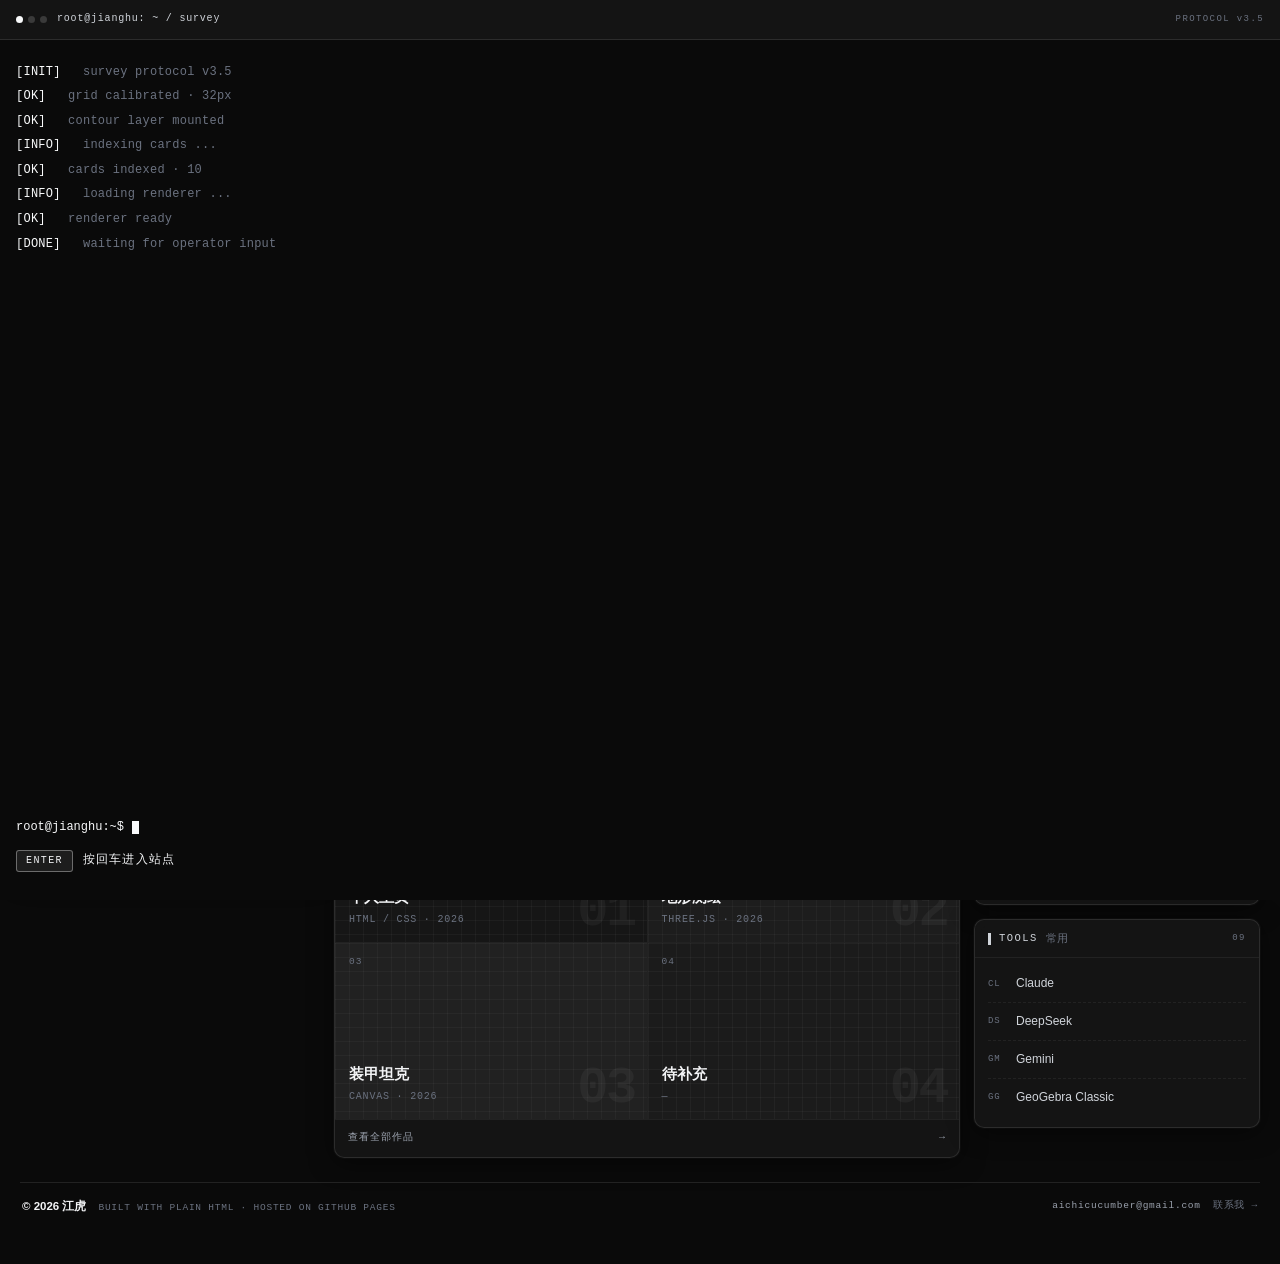
==== index.html @ c522309d "content: 关于页简介改成故障乱码" ====
<!DOCTYPE html>
<html lang="zh-CN" data-page-node-id="7aH7ycHPJlNl05ZAU7HsJu">
<head data-page-node-id="iWAtjgwFotX02nks3uB323">
<meta charset="UTF-8" data-page-node-id="7JoLYJ28jFzvJW8EDnv4QH" />
<meta name="viewport" content="width=device-width, initial-scale=1" data-page-node-id="IaoCda9tKy4PUXi20vEzid" />
<!-- ✏️【改这里】浏览器标签页标题 -->
<title>江虎 · JIANG HU / 个人站</title>
<!-- ✏️【改这里】分享和搜索时显示的简介 -->
<meta name="description" content="江虎的个人站点。记录日常、作品和正在做的事。" data-page-node-id="9oD1ALIM1UaLCYAENPbQfa" />
<meta property="og:title" content="江虎 · JIANG HU" data-page-node-id="hVPToZA1ejg035oXvw1qJs" />
<meta property="og:description" content="记录日常、作品和正在做的事。" data-page-node-id="OXGTSElXmfTuOcJM8d2wc2" />
<link rel="icon" href="data:image/svg+xml,%3Csvg xmlns='http://www.w3.org/2000/svg' viewBox='0 0 100 100'%3E%3Crect width='100' height='100' fill='%230A0A0A'/%3E%3Ctext x='50' y='71' font-size='52' font-family='monospace' font-weight='700' fill='%23F8F9FA' text-anchor='middle'%3EJH%3C/text%3E%3C/svg%3E" data-page-node-id="K4gDXQFvYryTJt87aTXeyq" />
<meta name="theme-color" content="#0a0a0a" data-page-node-id="oaicsWczsdmSRWSknMAB2f" />
<link rel="stylesheet" href="assets/style.css" data-page-node-id="4H02br1tPDQEyts74Yg5Db" />
<script>
document.documentElement.classList.add('js');
/* 本次会话已经进过站：直接跳过启动遮罩，避免回主页时又弹一次 */
try {
  if (sessionStorage.getItem('boot-seen') === '1') {
    document.documentElement.classList.add('boot-off');
  }
} catch (e) {}
/* 兜底：如果 main.js 没能执行（比如改坏了一个标签），3 秒后自动撤掉遮罩并显示内容 */
setTimeout(function () {
  if (!window.__bootOK) {
    var b = document.getElementById('boot');
    if (b && b.parentNode) b.parentNode.removeChild(b);
  }
  if (!window.__revealOK) {
    var els = document.querySelectorAll('.panel, .footer');
    for (var i = 0; i < els.length; i++) els[i].classList.add('in');
  }
}, 3000);
</script>
</head>
<body data-page-node-id="R6ArCOV6Ku0K71IIhoMxWa">

<!-- 启动遮罩：打字结束后按回车才会进入 -->
<div class="boot" id="boot" aria-hidden="true" data-page-node-id="dNG6imFMLXgtTFA3aobfHn">
  <div class="boot-bar" data-page-node-id="ODOPLHlHPz6nefhJaBysvg">
    <span class="boot-dots" data-page-node-id="CssAly4D6j5pArtV47bXxA"><i data-page-node-id="5KfBgx4tRNQcEMdZwIHJa6"></i><i data-page-node-id="55JW0WbNtECHyeVNJRj6eM"></i><i data-page-node-id="T6TyPNthKnvXVEmDjOmYXn"></i></span>
    <span class="boot-title" data-page-node-id="1qliyFMsVwaBVZG4rVZEq3">root@jianghu: ~ / survey</span>
    <span class="boot-mode" data-page-node-id="WuRbjmAH9n9EVvVBFLtWTz">PROTOCOL v3.5</span>
  </div>
  <pre class="boot-log" id="bootLog" data-page-node-id="AF3dUy2tMkqsIfYD5BMJlU"></pre>
  <div class="boot-input" data-page-node-id="AfH7yiPhukZABuWnmjbn52"><span class="boot-ps" data-page-node-id="UKhxLxw0n0j2PM8AljBPDS">root@jianghu:~$</span><span class="boot-caret" data-page-node-id="VHHXy01pe3TmhBGdbrqKhR"></span></div>
</div>
<noscript data-page-node-id="YEKorRV9TsFovUfBF6KmsJ"><style>.boot{display:none!important}</style></noscript>

<div class="scroll-bar" id="scrollBar" aria-hidden="true" data-page-node-id="NZfbLmVccO7mclDlTX3OGX"></div>
<canvas class="bg-contours" id="contours" aria-hidden="true" data-page-node-id="HWfbikiJ6GH3G3wibMzwCG"></canvas>
<div class="bg-grid" aria-hidden="true" data-page-node-id="62VhcjFk18K5KTEkkRCGEg"></div>

<!-- ================= 顶栏 ================= -->
<header class="topbar" id="top" data-page-node-id="pwYUTUjKle58EZLI2JqIkM">
  <div class="topbar-inner" data-page-node-id="xS4M5SJa79aew9sAGJl1eG">
    <a class="brand" href="index.html" data-page-node-id="leQMPEBVgUNrfUFhjXQrB8">
      <span class="brand-mark" data-page-node-id="XFWLKqdymFX9KUnnao9UsJ"></span>
      <span class="brand-text" data-page-node-id="2PcH9G7jD8tfgSbLnEmAdC">
        <strong data-page-node-id="fon6fZ0WYT8A2sqw1B0gah">江虎<span class="en" data-page-node-id="BIlCHb3CLSZTMBVVF9Xy31"> · JIANG HU</span></strong>
        <small data-page-node-id="Tn3aPnSFr651ouHFdKwGy5">SITE NO.001 / <span id="clock" data-page-node-id="dtszGE2wmHWEphEA2QhzuQ">--:--:--</span> CST</small>
      </span>
    </a>

    <div class="topbar-stat" aria-hidden="true" data-page-node-id="uQK3nzhrSxt0BqFOAL1j1Q">
      <span data-page-node-id="RAp9TQEWvsXYRlyx705TeB"><i class="live" data-page-node-id="v5OGOfEgsLXZFEtBoA5DgD"></i>ONLINE</span>
      <span data-page-node-id="RZAU97bIjHQ2H2wFsewnDM">PAGE 01/05</span>
      <span data-page-node-id="OErAUNtY3cR65CwpnBtsEm">BUILD 261021</span>
    </div>

    <nav class="tabs" id="tabs" aria-label="主导航" data-page-node-id="kk9aqeWUanoPd2bP3FUjVT">
      <a href="index.html" class="active" data-page-node-id="8Ecpj50to0P6Tn5CrFQZSu">主页</a>
      <a href="about.html" data-page-node-id="373u43xxBvfZS9NcMNvZIz">关于</a>
      <a href="work.html" data-page-node-id="N3urEhL6kbMjWC71nyLeoD">作品</a>
      <a href="updates.html" data-page-node-id="V83zbYZqu7sjJcbO08mrpF">动态</a>
      <a href="contact.html" data-page-node-id="vBcgMKwOWId7sKyVyAVOQ3">联系</a>
    </nav>

  </div>
</header>

<section class="banner" data-page-node-id="GQPAJlMEFsFA0ZRtOOOtFm">
  <img src="assets/banner.jpg" alt="" aria-hidden="true" data-page-node-id="JBvEJy37sh6Q4HyReFv3lm" />
  <div class="banner-inner" data-page-node-id="OA9rmrr2k6mGlGOylBEdao">
      <p class="banner-slogan" data-page-node-id="CTRS4yQ4MPQ5Q6qIQF7C8s">我是数字</p>
    <span class="banner-tag" data-page-node-id="zPpyvFeckbChgSZvLc1RFN">SURVEY · 2026</span>
  </div>
</section>

<!-- ================= 主体三栏 ================= -->
<main class="layout" data-page-node-id="egxnl2cwjYBjeKLzHnmXWp">

  <!-- ---------- 左栏 ---------- -->
  <aside class="col-left" data-page-node-id="S6zfz9BzUg3mSJfQ6RxU3U">

    <section class="panel" id="about" data-page-node-id="6CVwOJBLRgXHAhkEAyM1fC">
      <div class="panel-head" data-page-node-id="U0qytVSGrGBCjnoLc2kZrA"><span data-page-node-id="tDJpx1OwHl2499vjsUrmFf">PROFILE</span><span class="zh" data-page-node-id="rTQVM1zWxtREQIWeBYbC6t">个人信息</span><span class="idx" data-page-node-id="vydx9dpQGoDawT26IQmfEA"></span></div>

      <div class="profile-body" data-page-node-id="4xQU0X00W3xams3vMD14Ch">
        <img class="avatar" src="assets/avatar.jpg" alt="江虎" data-page-node-id="PRvK9tOwh84wyXhzmmxopH" />

        <!-- ✏️【改这里】名字、英文名、职位 -->
        <h1 class="name" data-page-node-id="TQz6kacaFhpxFpHOgAqDgw">江虎</h1>
        <p class="name-en" data-page-node-id="KfFu81N71oEic4TCBYQvEE">JIANG HU</p>
        <p class="role" data-page-node-id="DZhTND8IlKyRuMbnHfXjBt">高三学生</p>

        <!-- ✏️【改这里】两三行自我介绍 -->
        <p class="bio" data-page-node-id="ex8Z29HxdgskULlkhDfGxH">
          我是高三生，我不想做题，我不是做题区，我想上名校，我不想复读。
        </p>
      </div>

      <!-- ✏️【改这里】状态条文字，跑马灯效果 -->
      <div class="ticker" data-page-node-id="MH82dKJBdA2AMWWCZ5kZfJ"><div class="ticker-track" data-page-node-id="CQGvxrasMYw1nMXYkTafcb">
        <span data-page-node-id="ke9eP7HSLnrIazD8k1jKG8">慢一点没关系，别停就行 · KEEP GOING · 高三备考中 ·</span>
        <span aria-hidden="true" data-page-node-id="UAg1Q9EkGxmqEF71FfFgqM">慢一点没关系，别停就行 · KEEP GOING · 高三备考中 ·</span>
      </div></div>
    </section>

    <section class="panel" data-page-node-id="pgWOT6Li6vwIIDzHhGFkIM">
      <div class="panel-head" data-page-node-id="selttZcKY9h0jwMagPNsxk"><span data-page-node-id="7eUrnNNGYmRE3DYADkxxPL">LINKS</span><span class="zh" data-page-node-id="iUQGiWGA06qCf1F7vCXdyw">链接</span><span class="idx" data-page-node-id="NakLHuI0V7gKp2XCUKLnBA"></span></div>
      <!-- ✏️【改这里】邮箱地址 -->
      <div class="link-grid link-grid-single" data-page-node-id="L9oAXVQJ9Y6Azxt0LAtiE8">
        <a href="mailto:aichicucumber@gmail.com" data-page-node-id="oxk3GwGMlwhGncHVflsl9i">
          <svg viewBox="0 0 24 24" width="16" height="16" fill="none" stroke="currentColor" stroke-width="1.5" data-page-node-id="a3CqY4YDEkiiRNgy7fzd9t"><rect x="3" y="5" width="18" height="14" rx="1.5" data-page-node-id="KeZLvseGUj7GsXbxJH04oe"/><path d="m3.5 6.5 8.5 6.5 8.5-6.5" data-page-node-id="W4EvJ1BA0pNKQAkUh0aOBH"/></svg>
          <span data-page-node-id="ZOOJemhT8FHdHVoXC3GvtN">aichicucumber@gmail.com</span>
        </a>
        <a href="#" class="qq-entry" id="qqEntry" data-page-node-id="qmxUuWpgL3zfPyqDVNL5zK">
          <svg viewBox="0 0 24 24" width="16" height="16" fill="none" stroke="currentColor" stroke-width="1.5" data-page-node-id="5LyW3OV77nPbSgKaShabas"><path d="M21 11.5a8.4 8.4 0 0 1-9 8.4 9.6 9.6 0 0 1-3.5-.6L3 21l1.6-4.6A8.3 8.3 0 0 1 3.4 11.5a8.4 8.4 0 0 1 9-8.4 8.4 8.4 0 0 1 8.6 8.4Z" data-page-node-id="glFBUxFek2IaLjNpFW4tin"/></svg>
          <span data-page-node-id="AxYALtv6wsPswaFGGZ9Iue">QQ</span>
          <i class="lock-tag" data-page-node-id="Eytvl3EaQ6aMwgvH91QQ6B">LOCKED</i>
        </a>
      </div>
    </section>



      <section class="panel" data-page-node-id="uhIeSPOs9d6HeKYZzOPDc5">
      <div class="panel-head" data-page-node-id="EU8nsPAJm3Xr193XwpDfRD"><span data-page-node-id="U3iEcML2U0nofMXB4S8vjp">TAGS</span><span class="zh" data-page-node-id="ymmq6on4GJ7w4WAgYUDG0e">标签</span><span class="idx" data-page-node-id="0b2EsDCDKsqSxUv66YWZRN"></span></div>
      <!-- ✏️【改这里】标签列表，复制一个 span 加一个 -->
      <div class="tags" data-page-node-id="XbVYFgqmoNdtDDept6FeND">
        <span data-page-node-id="VEPFungTirsnMErrjUY4FO">愚蠢</span><span data-page-node-id="KOrY9IkmC1mVzhDJSZGyVX">愚蠢</span><span data-page-node-id="UbEOcvmvXlGtBoXGzYbXEW">愚蠢</span><span data-page-node-id="X5YZ9aUWohxahndAGTQAHt">愚蠢</span><span data-page-node-id="49snbCMEUi9oNnFoyKfB0G">愚蠢</span>
        <span data-page-node-id="pz5lrLBfCLGV4Pa8RU5ARf">愚蠢</span><span data-page-node-id="EL6tR2qzrNWXVaNpFkPB7L">愚蠢</span><span data-page-node-id="orrE57JTwHTLEPhShklApe">愚蠢</span><span data-page-node-id="5TB9rNAYm4B97cRFbVHgWC">愚蠢</span><span data-page-node-id="eOLH3LQKx8vwv7ktUu2Fv0">愚蠢</span>
      </div>
    </section>

</aside>

  <!-- ---------- 中栏 ---------- -->
  <div class="col-mid" data-page-node-id="lerHQFCB7RptXnXWbqF9FC">

    <section class="panel quote" data-page-node-id="gHIg17jvroBPr5CyMFlkTB">
      <!-- ✏️【改这里】一句你自己的话 -->
      <p class="quote-text" data-split data-page-node-id="SGLbv6DtVMPGqia5mgeViH">本质从现象内化而来，行为从现象外化而来。</p>
      <div class="quote-foot" data-page-node-id="ZG14UdXjbViQrpjrtGywPA">
        <span class="mono" data-page-node-id="OVliigwd73UsVrZfluTINB">2026.10.21</span>
        <span class="mono dim" data-page-node-id="wQaOn2voQ4tjpDZnzjKx33">/ NOTE-001</span>
      </div>
    </section>

    <section class="panel" id="updates" data-page-node-id="LIegqkmSToUZV4Ph473YKO">
      <div class="panel-head" data-page-node-id="eAdIhZ2q5NAYvT9D6Z47aY"><span data-page-node-id="UCeEATeBkvUibUAwxu6knE">UPDATES</span><span class="zh" data-page-node-id="SDgJAHI6pOQxv372Z8siGX">更新记录</span><span class="idx" data-page-node-id="Uum4y2adhjZ8BFXSSci3y0"></span></div>
      <!-- ✏️【改这里】每条 = 日期 + 分类 + 标题。复制一行 <li> 就能加一条 -->
      <ul class="updates" data-page-node-id="whadTdK2JSOEAW7DWmVnHk">
        <li data-page-node-id="NVgZFy5K1Hs7hfsi0HHWlF">
          <span class="date" data-page-node-id="C1OmUk4Mt7tRPsaEMCTNg9">261021</span>
          <span class="tag" data-page-node-id="SV7xBaWSLBB3jd7u95WHZW">日常</span>
          <span class="title" data-page-node-id="pKKbs7aMLQJbnJlFac7v5U">个人站正式上线，托管在 GitHub Pages</span>
        </li>
        <li data-page-node-id="LwnPxYt8SC7uNM6stBPVDn">
          <span class="date" data-page-node-id="jzP8oFZQAE8K7XsFohxByE">261021</span>
          <span class="tag" data-page-node-id="F7bcseto87Sge5cziHyBFs">技术</span>
          <span class="title" data-page-node-id="TBjTzCxZpUsPtHwUDOoEIX">三栏布局用 CSS Grid 实现，窄屏自动折成两栏</span>
        </li>
        <li data-page-node-id="VspIvI36LbZpll4PF56NjA">
          <span class="date" data-page-node-id="BOGhag3yVCGoKAKqwnsi7q">261021</span>
          <span class="tag" data-page-node-id="dqIEKzEzkgwz5OZFzt3514">技术</span>
          <span class="title" data-page-node-id="vbUwzjmxASFEcnFSbKyFv8">部署踩坑：安装工具被系统沙箱拦截，改用二进制</span>
        </li>
        <li data-page-node-id="DkE9kNbgEoO7b7Fy3Z6FsF">
          <span class="date" data-page-node-id="YQwTVWIA1NYlmFTkratT2c">261018</span>
          <span class="tag" data-page-node-id="GA2IxR4beUmoDsYuGbHcBY">日常</span>
          <span class="title" data-page-node-id="Ax2KGvaKQXQxKiW2nGOoVc">开始整理以前写的页面，准备陆续搬上来</span>
        </li>
        <li data-page-node-id="YS7LXppd1CGYcTCsSbGmGu">
          <span class="date" data-page-node-id="QOnBqNm2NivbxQCjVcZVg8">261012</span>
          <span class="tag" data-page-node-id="otdUoHaMgeS6uc8txcelBT">记录</span>
          <span class="title" data-page-node-id="XknAGBp9u2JemdUgDIAOqk">把地形测绘的交互从二维改成可旋转的三维投影</span>
        </li>
      </ul>
      <a class="more-link" href="updates.html" data-page-node-id="6TwQhEQotmU6fH4xo28DGD"><span data-page-node-id="kKKUgZevbZXCGCoFoDQhkF">查看全部动态</span><span data-page-node-id="lmeO3kb9j7EWyhtgjLdKdd">→</span></a>
    </section>

    <section class="panel" id="gallery" data-page-node-id="fn3FqgZVRuhc6SrQEKQXpG">
      <div class="panel-head" data-page-node-id="CRGTaTgdxhpytQhLqru8ac"><span data-page-node-id="ZMgh6eOTsqkA6aw1TVHGQQ">GALLERY</span><span class="zh" data-page-node-id="WwpiABJym64V9cwFu6Wu6t">作品集</span><span class="idx" data-page-node-id="XGKQV2nIa3X7vgSpDLGXkL"></span></div>
      <!-- ✏️【改这里】每格作品：改编号、名字、类型、年份、链接 -->
      <div class="gallery" data-page-node-id="UwBXFaXIJErJNJ3iz88XOc">
        <a class="shot shot-a" data-idx="01" href="#" target="_blank" rel="noopener" data-page-node-id="he5qEY88RjK7Un89wcJfh1">
          <span class="shot-idx" data-page-node-id="1EA3Wa67Wur4RLavoNCVHp">01</span>
          <span class="shot-name" data-page-node-id="7vj4GjR0w6yI6gj8PqSm9e">个人主页</span>
          <span class="shot-meta" data-page-node-id="iIA7U7G2ncXhSWBHAbzbry">HTML / CSS · 2026</span>
          <span class="shot-go" data-page-node-id="wCJkrJkOBDTI2AsKe6b4Am">VIEW →</span>
        </a>
        <a class="shot shot-b" data-idx="02" href="#" target="_blank" rel="noopener" data-page-node-id="Ds0geQiz43AIekZxEPVBxJ">
          <span class="shot-idx" data-page-node-id="cV1EDlxCuB6iV0i7lYhq8N">02</span>
          <span class="shot-name" data-page-node-id="4KGqaWRqq7jngO2KJooZAL">地形测绘</span>
          <span class="shot-meta" data-page-node-id="Xc8Ei5E557e3pdnqjtaISs">THREE.JS · 2026</span>
          <span class="shot-go" data-page-node-id="g3ByBAZWmyYFtw58OPo5xt">VIEW →</span>
        </a>
        <a class="shot shot-c" data-idx="03" href="#" target="_blank" rel="noopener" data-page-node-id="NcN1FMH8o9yBEcdzHWzSGE">
          <span class="shot-idx" data-page-node-id="4ESHtjQms6TxUnlFDtCaYD">03</span>
          <span class="shot-name" data-page-node-id="wjhwnjU5TGFCKbaPIFL39k">装甲坦克</span>
          <span class="shot-meta" data-page-node-id="l3uO7JVb0I2wm9rn3uAPYg">CANVAS · 2026</span>
          <span class="shot-go" data-page-node-id="w8PlHbLniVNawImjYlt1g9">VIEW →</span>
        </a>
        <a class="shot shot-d" data-idx="04" href="#" target="_blank" rel="noopener" data-page-node-id="1iX0E3DynSRwOOUHku5rq7">
          <span class="shot-idx" data-page-node-id="97alFosUJrgaXUpdmbxxXT">04</span>
          <span class="shot-name" data-page-node-id="uOAcnd2pa6MNEJcgUP0OPs">待补充</span>
          <span class="shot-meta" data-page-node-id="lC5CG11kNvVse7oa65RyAy">—</span>
          <span class="shot-go" data-page-node-id="FKhiUML7aazUyHF646VSRI">VIEW →</span>
        </a>
      </div>
      <a class="more-link" href="work.html" data-page-node-id="cMmECdtsGeibHOZC32nXSM"><span data-page-node-id="C23NeaUQoqoSlwZP5UkApU">查看全部作品</span><span data-page-node-id="67cJp6yVT0DEEMuFsJnMhi">→</span></a>
    </section>

  </div>

  <!-- ---------- 右栏 ---------- -->
  <aside class="col-right" data-page-node-id="Ydl55ZtNZwBD5vuLQqyILk">

    <section class="panel" data-page-node-id="yRl57C9dvLxlyAJWiEsYy1">
      <div class="panel-head" data-page-node-id="YB1f22IWvwuEAzZDsv7nIb"><span data-page-node-id="o57CvILOLY9FxPnH6nDFeR">MANIFEST</span><span class="zh" data-page-node-id="ekGLXC6GZbEwyKF7yMQXCL">档案</span><span class="idx" data-page-node-id="qZkFKAStn4HbI9IZ1GOlvn"></span></div>
      <!-- ✏️【改这里】右侧档案读数 -->
      <dl class="readout" data-page-node-id="iDIiIfGZXUO3IVvRlxclmn">
        <div data-page-node-id="PXaGMOoTQKuC1vAv4hMGgz"><dt data-page-node-id="pSCJHWVXHfaCVYG2MQmPHW">坐标</dt><dd data-page-node-id="LFt3UDCLD923DjBz1cgxCC">江苏 · 北京</dd></div>
        <div data-page-node-id="wfgsibrbmFU5yHtTXvoRx4"><dt data-page-node-id="C9S2GWSSUHXBgVCVfqNB9n">身份</dt><dd data-page-node-id="sABEwG1elYfeI67JEqn0qp">高三学生</dd></div>
        <div data-page-node-id="gamPEr5bPfTNjkSZXfwDOL"><dt data-page-node-id="gBRFP2BPH1kHi7RmndAYKz">开始</dt><dd data-page-node-id="zFZfTCNTjLTEULlXS43OT8">2009</dd></div>
        <div data-page-node-id="XYs6SG3tM3YpD0UMR0T65H"><dt data-page-node-id="Dm4RSGYOlpjA272F2rXjtu">状态</dt><dd data-page-node-id="cOncVrmrsnWSXpCWERYkTF"><i class="live" data-page-node-id="464uyUFf6TUkh06nqNTTZW"></i>备考中 · 偶尔写代码</dd></div>
      </dl>
    </section>

    <section class="panel" data-page-node-id="SULbOsFSDpVOsNcaet0wNt">
      <div class="panel-head" data-page-node-id="TvoyhVkbrOBfFePsOFn1Fc"><span data-page-node-id="0lW6aS3DlUiJre1quBdWSa">SKILLS</span><span class="zh" data-page-node-id="NbeASpIF9bSIfM5WW7G0Kj">能力</span><span class="idx" data-page-node-id="sTVCUQgqd8HOuBXHA9S4xa"></span></div>
      <!-- ✏️【改这里】技能条：改名字、数字，以及 --w 的百分比 -->
      <div class="bars" data-page-node-id="9FIHvzPUwsqaumKUjOwaIi">
        <div class="bar" data-page-node-id="5Ow1awnlR79tQgWLnAWI6L"><span class="bar-name" data-page-node-id="8lCHvBYvnhQIBcxp1rH8TG">睡觉</span><span class="bar-val" data-page-node-id="lKfV0Mv7KjMrBjeMHsHGLs">40%</span><i style="--w:40%" data-page-node-id="0GMRCK3O55YIRNl32EwAAh"></i></div>
        <div class="bar" data-page-node-id="wkwHYsVFgvVhtDE5HJNcAg"><span class="bar-name" data-page-node-id="80Ou4oLKhRWpzlXcvBh7VB">数学</span><span class="bar-val" data-page-node-id="d6uKo7BireLDGq3fgicZEw">10%</span><i style="--w:10%" data-page-node-id="t4RSUmftK8qDm85PdrTHbq"></i></div>
        <div class="bar" data-page-node-id="DthGfv3xpjyCSRiHv2cW1K"><span class="bar-name" data-page-node-id="PCOA1u0S8F06z5Vqr9RzFB">物理</span><span class="bar-val" data-page-node-id="GR6GrDYkO5MMk96dUcUyKg">30%</span><i style="--w:30%" data-page-node-id="Lbcj71b0k1j0DUu0kFBUhu"></i></div>
        <div class="bar" data-page-node-id="i8cEploj0nZbooHwZgtH1l"><span class="bar-name" data-page-node-id="oWeVyPalBjGF8Hk1MNPDa7">偷懒</span><span class="bar-val" data-page-node-id="eDQs9GmsB3eNFUo83DFcuW">90%</span><i style="--w:90%" data-page-node-id="5Yu9yrkQDLwxneeGdr9DrT"></i></div>
        <div class="bar" data-page-node-id="6aFWrR2EwFrhcmZkLXJQ2N"><span class="bar-name" data-page-node-id="hwHz1LR4EXZNxEeKwYCdhm">抑郁</span><span class="bar-val" data-page-node-id="ZXrlQV40NfDW4DZ2AUNqCH">70%</span><i style="--w:70%" data-page-node-id="NSWsQ2zhcAQRhBU2R7wsT6"></i></div>
      </div>
    </section>

    <section class="panel" data-page-node-id="FEugEF6KBZsEuUyNN3yGc2">
      <div class="panel-head" data-page-node-id="DGdzZlTe6mXb7vXQJkfMCw"><span data-page-node-id="uUGHQG2eZByM4J7ssXPzO5">HOBBY</span><span class="zh" data-page-node-id="Oi0jUs945AgrEFxS6Vo94p">爱好</span><span class="idx" data-page-node-id="yR7F8s6uko8tpx2WpFzsY8"></span></div>
      <!-- ✏️【改这里】爱好列表，复制一行 <li> 加一项 -->
      <ul class="tools" data-page-node-id="j2q2HIsfCzQUecf5z1jMk1">
        <li data-page-node-id="9wxhvzf6kiJK0Jj8XyFBYp"><span class="mono dim" data-page-node-id="6g7Mg5VyRJGpu5qOF9oH4r">01</span>明日方舟 · 终末地</li>
        <li data-page-node-id="6UxHum7o1jInJZDrNKoTDM"><span class="mono dim" data-page-node-id="ECbcZkwioUB5BBYCclpWW5">02</span>戒番</li>
        <li data-page-node-id="XnAuw46u65DYciQJu2aJRD"><span class="mono dim" data-page-node-id="GiN6vTHXjC1ryMrAtN6p6B">03</span>读书鉴证</li>
      </ul>
    </section>

    <section class="panel" data-page-node-id="VZj4GsmLgYBOtDl2ShKH0x">
      <div class="panel-head" data-page-node-id="PDF55karO7FcDEDQfYP4YC"><span data-page-node-id="BnKlsfCl8LM5KCs2HlELgU">TOOLS</span><span class="zh" data-page-node-id="CTM7FlvC9paG0sV84sFdvv">常用</span><span class="idx" data-page-node-id="kBtSgJQmlIplh5uCSGnDZh"></span></div>
      <!-- ✏️【改这里】常用工具清单 -->
      <ul class="tools" data-page-node-id="Ad177sRghG6hejrL2xmDcf">
        <li data-page-node-id="5E7LSuC3x8debsyFoHuZkX"><span class="mono dim" data-page-node-id="BKx2O222lmJApVdcoEDwvd">CL</span>Claude</li>
        <li data-page-node-id="IJOwZiaZ7CjGzga5Knhhxd"><span class="mono dim" data-page-node-id="2ZuRA5OECEZRj8eKTQszTp">DS</span>DeepSeek</li>
        <li data-page-node-id="lyiujWyzCGidtBp51WWji3"><span class="mono dim" data-page-node-id="LICXopwqyxAie4RBcMx0dQ">GM</span>Gemini</li>
        <li data-page-node-id="p5Yseok74kdn0cA1uFXARj"><span class="mono dim" data-page-node-id="SUAztM4cgxEzQqJmdwogi0">GG</span>GeoGebra Classic</li>
      </ul>
    </section>

  </aside>

</main>

<!-- ================= 页脚 ================= -->
<footer class="footer" id="contact" data-page-node-id="nYBweGPyBsoM5769LjuMj5">
  <div class="footer-left" data-page-node-id="wA1Ll6oyZf2EQx5HwcsKhD">
    <!-- ✏️【改这里】页脚名字 -->
    <strong data-page-node-id="XA6V2pOBsiC46fj1QbrO12">© 2026 江虎</strong>
    <span class="mono dim" data-page-node-id="sc8G9dq69lGgY1LexlpwEp">BUILT WITH PLAIN HTML · HOSTED ON GITHUB PAGES</span>
  </div>
  <div class="footer-right" data-page-node-id="6nxlUCeCwzy0cc2VFgjFoK">
    <a href="mailto:aichicucumber@gmail.com" class="mono" data-page-node-id="SNRWwOWmDRyfcscgEE2XiD">aichicucumber@gmail.com</a>
    <a href="contact.html" class="mono dim" data-page-node-id="eNC7rcFwXVtOsNJfqYNreh">联系我 →</a>
  </div>
</footer>


<div class="lock" id="qqLock" hidden data-page-node-id="8cFmG0Bawl2RZjKKC9oP8Z">
  <div class="lock-box" role="dialog" aria-modal="true" aria-labelledby="qqQ" data-page-node-id="SuA8XvrBhZBCbwluECWhpq">
    <div class="lock-head" data-page-node-id="hncBsxoG97l9gZ9ZApC7qP"><span data-page-node-id="XwSDCD6mm6nSX3gyyW4yiJ">ACCESS CONTROL</span><span data-page-node-id="EE9QJAVHMvoTVZDvDwCIZG">QC-01</span></div>
    <p class="lock-q" id="qqQ" data-page-node-id="P0yaHqTjQ5sRKjSCh2UVKG">小明的炮友叫什么？</p>
    <form class="lock-form" id="qqForm" autocomplete="off" data-page-node-id="vmS7iyAl8XAqXVeae70mtD">
      <input type="text" id="qqInput" placeholder="输入答案" aria-label="答案" data-page-node-id="06Cyf6q4lc1WJ3AVADx1Dm" />
      <button type="submit" data-page-node-id="QC9yzfTubOd4Ed22gICE0D">解锁</button>
    </form>
    <p class="lock-msg" id="qqMsg" data-page-node-id="NutT0ocjrLnCBEeossxFKm"></p>
    <button class="lock-close" id="qqClose" type="button" data-page-node-id="AjFrZdIVKeVqUl6iK11i5V">关闭</button>
  </div>
</div>

<script src="assets/contours.js"></script>
<script src="assets/main.js"></script>
</body>
</html>
---- assets/style.css ----
/* ============================================================
   江虎 · 个人站
   极简黑白 / 测绘仪表风。改色改字体只需动下面 :root 里的变量。
   ============================================================ */

/* ---------- tokens ---------- */
:root {
  color-scheme: dark;

  --bg: #0a0a0a;
  --panel: rgba(22, 22, 22, .88);
  --panel-solid: #161616;
  --ink: #f9fafb;
  --ink-1: #f3f4f6;
  --ink-2: #d1d5db;
  --ink-3: #9ca3af;
  --ink-4: #6b7280;
  --line: rgba(255, 255, 255, .1);
  --line-soft: rgba(255, 255, 255, .06);
  --grid: rgba(255, 255, 255, .04);
  --hover: rgba(255, 255, 255, .05);
  --inv: #0a0a0a;
  --tick-bg: #000000;
  --tick-fg: #f9fafb;

  --mono: ui-monospace, "SF Mono", SFMono-Regular, Menlo, Consolas, "JetBrains Mono", monospace;
  --sans: -apple-system, BlinkMacSystemFont, "Segoe UI", "PingFang SC", "Hiragino Sans GB", "Microsoft YaHei", sans-serif;

  --r: 10px;
  --gap: 14px;
  --max: 1240px;
  --shadow: 0 4px 26px -2px rgba(0, 0, 0, .6), 0 0 0 1px rgba(255, 255, 255, .03);
  --ease: cubic-bezier(.22, .61, .36, 1);
}

/* ---------- base ---------- */
*, *::before, *::after { box-sizing: border-box; }

html {
  scroll-behavior: smooth;
  scroll-padding-top: 70px;
  -webkit-text-size-adjust: 100%;
}

body {
  margin: 0;
  min-height: 100vh;
  display: flex;
  flex-direction: column;
  background: var(--bg);
  color: var(--ink-1);
  font-family: var(--sans);
  font-size: 13.5px;
  line-height: 1.65;
  -webkit-font-smoothing: antialiased;
  transition: background .3s var(--ease), color .3s var(--ease);
}

/* 动态等高线画布 */
.bg-contours {
  position: fixed;
  inset: 0;
  z-index: 0;
  display: block;
  pointer-events: none;
  opacity: .9;
}

/* 建筑网格背景 */
.bg-grid {
  position: fixed;
  inset: 0;
  z-index: 0;
  pointer-events: none;
  background-size: 32px 32px;
  background-image:
    linear-gradient(to right, var(--grid) 1px, transparent 1px),
    linear-gradient(to bottom, var(--grid) 1px, transparent 1px);
}

img { max-width: 100%; display: block; }
a { color: inherit; text-decoration: none; }
p { margin: 0; }
h1, h2, h3 { margin: 0; font-weight: 600; }
ul, dl, dd { margin: 0; padding: 0; list-style: none; }

.mono { font-family: var(--mono); }
.dim { color: var(--ink-4); }

::selection { background: var(--ink); color: var(--bg); }

/* ---------- 顶栏 ---------- */
.topbar {
  position: sticky;
  top: 0;
  z-index: 40;
  height: 56px;
  border-bottom: 1px solid var(--line);
  background: var(--bg);
  backdrop-filter: saturate(180%) blur(14px);
  -webkit-backdrop-filter: saturate(180%) blur(14px);
}
@supports (background: color-mix(in srgb, red 50%, transparent)) {
  .topbar { background: color-mix(in srgb, var(--bg) 82%, transparent); }
}

.topbar-inner {
  display: flex;
  align-items: stretch;
  height: 100%;
  width: min(100% - 28px, var(--max));
  margin: 0 auto;
}

.topbar-stat {
  display: flex;
  align-items: center;
  gap: 16px;
  margin-left: 20px;
  padding-left: 20px;
  border-left: 1px solid var(--line-soft);
  font-family: var(--mono);
  font-size: 9.5px;
  letter-spacing: .1em;
  color: var(--ink-4);
  white-space: nowrap;
}
.topbar-stat span { display: inline-flex; align-items: center; }
.topbar-stat .live { margin-right: 5px; }

.brand {
  display: flex;
  align-items: center;
  gap: 11px;
  padding: 0 18px 0 0;
  flex: none;
}
.brand-mark {
  width: 4px;
  height: 26px;
  background: var(--ink);
  transition: background .3s var(--ease);
}
.brand-text { display: flex; flex-direction: column; line-height: 1.3; }
.brand-text strong {
  font-size: 13.5px;
  font-weight: 700;
  letter-spacing: .02em;
}
.brand-text small {
  font-family: var(--mono);
  font-size: 9.5px;
  letter-spacing: .1em;
  color: var(--ink-4);
  font-variant-numeric: tabular-nums;
}

.tabs {
  display: flex;
  margin-left: auto;
  overflow-x: auto;
  scrollbar-width: none;
}
.tabs::-webkit-scrollbar { display: none; }

.tabs a {
  display: grid;
  place-items: center;
  padding: 0 22px;
  font-size: 12.5px;
  color: var(--ink-3);
  border-left: 1px solid var(--line-soft);
  white-space: nowrap;
  transition: background .16s var(--ease), color .16s var(--ease);
}
.tabs a:hover { background: var(--hover); color: var(--ink); }
.tabs a.active { background: var(--ink); color: var(--inv); }
.tabs a:last-child { padding-right: 26px; }

/* ---------- 顶部氛围图 ---------- */
.banner {
  position: relative;
  height: clamp(148px, 15vw, 190px);
  overflow: hidden;
  border-bottom: 1px solid var(--line);
  z-index: 1;
}
.banner img {
  position: absolute;
  inset: 0;
  width: 100%;
  height: 100%;
  object-fit: cover;
  object-position: center 42%;
  filter: grayscale(.45) brightness(.58) contrast(1.15);
}
.banner::after {
  content: "";
  position: absolute;
  inset: 0;
  background: linear-gradient(
    180deg,
    rgba(10, 10, 10, .9) 0%,
    rgba(10, 10, 10, .42) 46%,
    rgba(10, 10, 10, .78) 80%,
    var(--bg) 100%
  );
}
.banner-inner {
  position: relative;
  z-index: 2;
  width: min(100% - 28px, var(--max));
  margin: 0 auto;
  height: 100%;
  display: flex;
  align-items: flex-end;
  justify-content: space-between;
  gap: 20px;
  padding-bottom: 15px;
}
.banner-slogan {
  font-size: clamp(16px, 2.1vw, 23px);
  letter-spacing: -.02em;
  color: var(--ink);
  text-shadow: 0 1px 14px rgba(0, 0, 0, .85);
}
.banner-tag {
  font-family: var(--mono);
  font-size: 9.5px;
  letter-spacing: .16em;
  color: var(--ink-3);
  white-space: nowrap;
  text-shadow: 0 1px 10px rgba(0, 0, 0, .9);
}

/* ---------- 三栏布局 ---------- */
.layout {
  position: relative;
  z-index: 1;
  flex: 1 0 auto;
  display: grid;
  grid-template-columns: 300px minmax(0, 1fr) 286px;
  gap: var(--gap);
  align-items: start;
  width: min(100% - 28px, var(--max));
  margin: 0 auto;
  padding: var(--gap) 0 24px;
  counter-reset: pn;
}

.col-left, .col-mid, .col-right { display: grid; gap: var(--gap); align-content: start; }

/* ---------- 独立页面容器 ---------- */
.page {
  position: relative;
  z-index: 1;
  flex: 1 0 auto;
  width: min(100% - 28px, var(--max));
  margin: 0 auto;
  padding: var(--gap) 0 24px;
  counter-reset: pn;
  display: grid;
  gap: var(--gap);
  align-content: start;
}

.layout-2 {
  grid-template-columns: 300px minmax(0, 1fr);
}

.page-head {
  display: flex;
  align-items: flex-end;
  justify-content: space-between;
  gap: 24px;
  padding: 20px 2px 18px;
  border-bottom: 1px solid var(--line);
}
.page-head h1 {
  font-size: clamp(26px, 3.4vw, 34px);
  letter-spacing: -.02em;
  margin-top: 6px;
}
.eyebrow-mono {
  font-family: var(--mono);
  font-size: 9.5px;
  letter-spacing: .16em;
  color: var(--ink-4);
  text-transform: uppercase;
}
.page-desc {
  max-width: 38ch;
  font-size: 12.5px;
  line-height: 1.8;
  color: var(--ink-3);
  text-align: right;
}

/* 查看全部 */
.more-link {
  display: flex;
  align-items: center;
  justify-content: space-between;
  gap: 10px;
  padding: 10px 13px;
  border-top: 1px solid var(--line-soft);
  font-family: var(--mono);
  font-size: 10px;
  letter-spacing: .1em;
  color: var(--ink-3);
  transition: background .16s var(--ease), color .16s var(--ease);
}
.more-link:hover { background: var(--ink); color: var(--inv); }

/* ---------- 作品页 ---------- */
.work-grid {
  display: grid;
  grid-template-columns: repeat(2, minmax(0, 1fr));
  gap: var(--gap);
}

.work-card {
  position: relative;
  display: flex;
  flex-direction: column;
  background: var(--panel);
  border: 1px solid var(--line);
  border-radius: var(--r);
  box-shadow: var(--shadow);
  overflow: hidden;
  transition: transform .28s var(--ease), box-shadow .28s var(--ease), border-color .28s var(--ease);
}
.work-card:hover {
  transform: translateY(-3px);
  box-shadow: 0 10px 34px -14px rgba(0, 0, 0, .28);
  border-color: var(--ink);
}

.work-thumb {
  position: relative;
  height: 180px;
  border-bottom: 1px solid var(--line-soft);
  background: color-mix(in srgb, var(--ink) 3%, var(--panel-solid));
  overflow: hidden;
}
.work-thumb::before {
  content: "";
  position: absolute;
  inset: 0;
  background-image:
    linear-gradient(to right, var(--grid) 1px, transparent 1px),
    linear-gradient(to bottom, var(--grid) 1px, transparent 1px);
  background-size: 16px 16px;
}
.work-thumb b {
  position: absolute;
  right: 14px;
  bottom: 6px;
  font-family: var(--mono);
  font-size: 54px;
  font-weight: 700;
  letter-spacing: -.05em;
  line-height: 1;
  color: var(--ink);
  opacity: .05;
}
.work-thumb .badge {
  position: absolute;
  top: 12px;
  left: 14px;
  font-family: var(--mono);
  font-size: 9px;
  letter-spacing: .12em;
  padding: 2px 7px;
  border: 1px solid var(--line);
  border-radius: 3px;
  color: var(--ink-3);
  background: var(--panel-solid);
}

/* 取景标记 */
.work-thumb .aim {
  position: absolute;
  left: 50%;
  top: 50%;
  width: 58px;
  height: 58px;
  margin: -29px 0 0 -29px;
  border: 1px solid color-mix(in srgb, var(--ink) 22%, transparent);
  border-radius: 50%;
  display: grid;
  place-items: center;
  transition: transform .45s var(--ease), border-color .3s var(--ease);
}
.work-thumb .aim::after {
  content: "";
  width: 4px;
  height: 4px;
  border-radius: 50%;
  background: var(--ink);
  opacity: .35;
}
.work-thumb .aim::before {
  content: "";
  position: absolute;
  inset: -5px;
  border: 1px dashed color-mix(in srgb, var(--ink) 10%, transparent);
  border-radius: 50%;
}
.work-card:hover .work-thumb .aim {
  transform: scale(1.14);
  border-color: color-mix(in srgb, var(--ink) 48%, transparent);
}

.work-body { padding: 15px 16px 17px; display: flex; flex-direction: column; flex: 1; }
.work-title {
  display: flex;
  align-items: baseline;
  gap: 10px;
  justify-content: space-between;
  font-size: 15.5px;
  font-weight: 600;
}
.work-title span {
  font-family: var(--mono);
  font-size: 9.5px;
  letter-spacing: .1em;
  color: var(--ink-4);
  font-weight: 400;
}
.work-desc {
  margin-top: 7px;
  font-size: 12.5px;
  line-height: 1.8;
  color: var(--ink-3);
}
.work-tags { display: flex; flex-wrap: wrap; gap: 5px; margin-top: 13px; }
.work-tags i {
  font-style: normal;
  font-family: var(--mono);
  font-size: 9.5px;
  letter-spacing: .05em;
  padding: 2px 7px;
  border: 1px solid var(--line);
  border-radius: 3px;
  color: var(--ink-3);
}

/* ---------- 时间线 ---------- */
.timeline { padding: 4px 0; }
.timeline li {
  position: relative;
  padding: 13px 14px 13px 32px;
  border-bottom: 1px solid var(--line-soft);
}
.timeline li:last-child { border-bottom: 0; }
.timeline li::before {
  content: "";
  position: absolute;
  left: 15px;
  top: 20px;
  width: 5px;
  height: 5px;
  border-radius: 50%;
  background: var(--ink);
}
.timeline li::after {
  content: "";
  position: absolute;
  left: 17px;
  top: 27px;
  bottom: -6px;
  width: 1px;
  background: var(--line);
}
.timeline li:last-child::after { display: none; }
.timeline .year {
  display: block;
  font-family: var(--mono);
  font-size: 10px;
  letter-spacing: .1em;
  color: var(--ink-4);
  margin-bottom: 3px;
}
.timeline .what { font-size: 13px; color: var(--ink-1); line-height: 1.65; }
.timeline .where { font-size: 11.5px; color: var(--ink-4); margin-top: 2px; }

/* ---------- 全文列表 ---------- */
.updates-full li {
  grid-template-columns: 64px 48px minmax(0, 1fr);
}
.updates-full .sub {
  display: block;
  margin-top: 3px;
  font-size: 11.5px;
  color: var(--ink-4);
  line-height: 1.65;
}

/* ---------- 联系页 ---------- */
.contact-hero { padding: 28px 22px 26px; }
.contact-hero h1 {
  font-size: clamp(26px, 4.6vw, 42px);
  letter-spacing: -.03em;
  line-height: 1.18;
  margin: 12px 0 22px;
}
.contact-note {
  margin-top: 20px;
  padding-top: 16px;
  border-top: 1px solid var(--line-soft);
  font-size: 12.5px;
  line-height: 1.85;
  color: var(--ink-3);
}
.contact-mail {
  display: inline-block;
  font-size: clamp(20px, 4vw, 34px);
  font-weight: 600;
  letter-spacing: -.02em;
  color: var(--ink);
  background-image: linear-gradient(var(--ink), var(--ink));
  background-repeat: no-repeat;
  background-position: 0 100%;
  background-size: 100% 1.5px;
  padding-bottom: 6px;
  transition: background-size .3s var(--ease), color .25s var(--ease);
  word-break: break-all;
}
.contact-mail:hover {
  background-size: 100% 40%;
  background-position: 0 86%;
}

.contact-grid {
  display: grid;
  grid-template-columns: repeat(auto-fit, minmax(215px, 1fr));
  gap: var(--gap);
}
.contact-card {
  display: flex;
  align-items: center;
  gap: 12px;
  padding: 16px 15px;
  background: var(--panel);
  border: 1px solid var(--line);
  border-radius: var(--r);
  box-shadow: var(--shadow);
  transition: background .16s var(--ease), color .16s var(--ease), border-color .16s var(--ease), transform .2s var(--ease);
}
.contact-card:hover {
  background: var(--ink);
  color: var(--inv);
  border-color: var(--ink);
  transform: translateY(-2px);
}
.contact-card svg { flex: none; opacity: .8; }
.contact-card .k {
  display: block;
  font-family: var(--mono);
  font-size: 9.5px;
  letter-spacing: .12em;
  opacity: .55;
}
.contact-card .v { font-size: 13px; font-weight: 500; }

/* ---------- 卡片 ---------- */
.panel {
  background: var(--panel);
  border: 1px solid var(--line);
  border-radius: var(--r);
  box-shadow: var(--shadow);
  overflow: hidden;
  backdrop-filter: blur(16px);
  -webkit-backdrop-filter: blur(16px);
  transition: background .3s var(--ease), border-color .3s var(--ease);
}

.panel-head {
  display: flex;
  align-items: center;
  gap: 8px;
  padding: 10px 13px;
  border-bottom: 1px solid var(--line-soft);
  font-family: var(--mono);
  font-size: 10.5px;
  letter-spacing: .14em;
  text-transform: uppercase;
  color: var(--ink-2);
}
.panel-head::before {
  content: "";
  width: 3px;
  height: 12px;
  background: currentColor;
  flex: none;
}
.panel-head .zh {
  font-family: var(--sans);
  letter-spacing: .05em;
  color: var(--ink-4);
  font-size: 10.5px;
}
.panel-head .idx {
  margin-left: auto;
  font-size: 9px;
  color: var(--ink-4);
  font-variant-numeric: tabular-nums;
  counter-increment: pn;
}
.panel-head .idx::before {
  content: counter(pn, decimal-leading-zero);
}

/* ---------- 个人信息 ---------- */
.profile-body { padding: 18px 16px 16px; }

.avatar {
  width: 96px;
  height: 96px;
  display: grid;
  place-items: center;
  margin-bottom: 15px;
  border: 1px solid var(--line);
  border-radius: 4px;
  background-color: var(--hover);
  background-image:
    linear-gradient(45deg, var(--grid) 25%, transparent 25%, transparent 75%, var(--grid) 75%),
    linear-gradient(45deg, var(--grid) 25%, transparent 25%, transparent 75%, var(--grid) 75%);
  background-size: 10px 10px;
  background-position: 0 0, 5px 5px;
  overflow: hidden;
}
.avatar span {
  font-family: var(--mono);
  font-size: 24px;
  font-weight: 700;
  letter-spacing: -.02em;
  color: var(--ink);
}

img.avatar {
  object-fit: cover;
  background-image: none;
  width: 96px;
  height: 96px;
  display: block;
  filter: saturate(.9) brightness(1.02);
  transition: filter .45s var(--ease);
}
img.avatar:hover { filter: saturate(1.15) brightness(1.12); }

.link-grid-single { grid-template-columns: 1fr; }

.name { font-size: 24px; letter-spacing: -.01em; line-height: 1.2; }

.name-en {
  font-family: var(--mono);
  font-size: 10.5px;
  letter-spacing: .18em;
  color: var(--ink-4);
  margin-top: 5px;
}

.role {
  display: inline-block;
  margin-top: 11px;
  padding: 2px 9px;
  font-family: var(--mono);
  font-size: 10.5px;
  letter-spacing: .06em;
  color: var(--ink-2);
  border: 1px solid var(--line);
  border-radius: 3px;
}

.bio {
  margin-top: 13px;
  padding-top: 13px;
  border-top: 1px solid var(--line-soft);
  font-size: 13px;
  line-height: 1.9;
  color: var(--ink-3);
}

/* 状态跑马灯 */
.ticker {
  border-top: 1px solid var(--line-soft);
  background: var(--tick-bg);
  color: var(--tick-fg);
  overflow: hidden;
  padding: 5px 0;
}
.ticker-track {
  display: flex;
  width: max-content;
  animation: slide 26s linear infinite;
}
.ticker-track span {
  font-family: var(--mono);
  font-size: 9.5px;
  letter-spacing: .1em;
  padding-right: 2em;
  white-space: nowrap;
}
@keyframes slide {
  from { transform: translateX(0); }
  to   { transform: translateX(-50%); }
}

/* ---------- 链接格 ---------- */
.link-grid {
  display: grid;
  grid-template-columns: 1fr 1fr;
  gap: 1px;
  background: var(--line-soft);
}
.link-grid a {
  display: flex;
  align-items: center;
  gap: 9px;
  padding: 15px 14px;
  background: var(--panel-solid);
  font-family: var(--mono);
  font-size: 11px;
  letter-spacing: .09em;
  color: var(--ink-2);
  transition: background .16s var(--ease), color .16s var(--ease);
}
.link-grid a svg { flex: none; opacity: .75; }
.link-grid a:hover { background: var(--ink); color: var(--inv); }
.link-grid a:hover svg { opacity: 1; }

/* ---------- 标签 ---------- */
.tags {
  display: flex;
  flex-wrap: wrap;
  gap: 6px;
  padding: 13px 14px 15px;
}
.tags span {
  font-family: var(--mono);
  font-size: 10px;
  letter-spacing: .05em;
  padding: 3px 8px;
  border: 1px solid var(--line);
  border-radius: 3px;
  color: var(--ink-3);
  transition: background .16s var(--ease), color .16s var(--ease), border-color .16s var(--ease);
}
.tags span:hover { background: var(--ink); color: var(--inv); border-color: var(--ink); }

/* ---------- 引言卡 ---------- */
.quote { padding: 26px 22px 18px; }
.quote-text {
  font-size: 17px;
  line-height: 1.95;
  letter-spacing: .01em;
  color: var(--ink-1);
}
.quote-foot {
  display: flex;
  gap: 8px;
  margin-top: 16px;
  padding-top: 12px;
  border-top: 1px solid var(--line-soft);
  font-size: 10px;
  letter-spacing: .1em;
  color: var(--ink-4);
}

/* ---------- 更新记录 ---------- */
.updates { display: grid; }
.updates li {
  display: grid;
  grid-template-columns: 60px 44px minmax(0, 1fr);
  align-items: baseline;
  gap: 11px;
  padding: 12px 13px;
  border-bottom: 1px solid var(--line-soft);
  transition: background .16s var(--ease);
}
.updates li:last-child { border-bottom: 0; }
.updates li:hover { background: var(--hover); }

.updates .date {
  font-family: var(--mono);
  font-size: 11px;
  letter-spacing: .04em;
  color: var(--ink-4);
  font-variant-numeric: tabular-nums;
}
.updates .tag {
  font-size: 10px;
  text-align: center;
  padding: 1px 0;
  border: 1px solid var(--line);
  border-radius: 3px;
  color: var(--ink-3);
  letter-spacing: .04em;
}
.updates .title {
  font-size: 13px;
  color: var(--ink-2);
  line-height: 1.65;
}

/* ---------- 作品格 ---------- */
.gallery {
  display: grid;
  grid-template-columns: 1fr 1fr;
  gap: 1px;
  background: var(--line-soft);
}
.shot {
  position: relative;
  display: flex;
  flex-direction: column;
  justify-content: flex-end;
  gap: 2px;
  min-height: 176px;
  padding: 14px;
  background: var(--panel-solid);
  overflow: hidden;
  transition: background .2s var(--ease);
}
.shot::before {
  content: "";
  position: absolute;
  inset: 0;
  background-image:
    linear-gradient(to right, var(--grid) 1px, transparent 1px),
    linear-gradient(to bottom, var(--grid) 1px, transparent 1px);
  background-size: 14px 14px;
  opacity: .9;
  transition: opacity .2s var(--ease);
}
.shot:hover::before { opacity: .45; }
.shot:hover { background: var(--hover); }

.shot-idx {
  position: absolute;
  top: 11px;
  left: 14px;
  font-family: var(--mono);
  font-size: 9.5px;
  letter-spacing: .12em;
  color: var(--ink-4);
}
.shot-name {
  position: relative;
  font-size: 14.5px;
  font-weight: 600;
  color: var(--ink-1);
}
.shot-meta {
  position: relative;
  font-family: var(--mono);
  font-size: 10px;
  letter-spacing: .08em;
  color: var(--ink-4);
}
.shot-go {
  position: absolute;
  top: 11px;
  right: 14px;
  font-family: var(--mono);
  font-size: 9.5px;
  letter-spacing: .1em;
  color: var(--ink);
  opacity: 0;
  transform: translateX(-4px);
  transition: opacity .2s var(--ease), transform .2s var(--ease);
}
.shot:hover .shot-go { opacity: 1; transform: none; }

/* 大号编号水印 */
.shot::after {
  content: attr(data-idx);
  position: absolute;
  right: 12px;
  bottom: 4px;
  font-family: var(--mono);
  font-size: 52px;
  font-weight: 700;
  letter-spacing: -.05em;
  line-height: 1;
  color: var(--ink);
  opacity: .045;
  pointer-events: none;
}

/* 四格用不同灰度区分 */
.shot-b { background: color-mix(in srgb, var(--ink) 3%, var(--panel-solid)); }
.shot-c { background: color-mix(in srgb, var(--ink) 5%, var(--panel-solid)); }
.shot-d { background: color-mix(in srgb, var(--ink) 2%, var(--panel-solid)); }

/* ---------- 档案读数 ---------- */
.readout { padding: 6px 13px 10px; }
.readout > div {
  display: flex;
  align-items: baseline;
  gap: 8px;
  padding: 8px 0;
  border-bottom: 1px dashed var(--line-soft);
}
.readout > div:last-child { border-bottom: 0; }
.readout dt {
  flex: none;
  font-size: 11.5px;
  color: var(--ink-4);
  width: 40px;
}
.readout dd {
  margin-left: auto;
  font-family: var(--mono);
  font-size: 11px;
  letter-spacing: .02em;
  color: var(--ink-2);
  text-align: right;
}

.live {
  display: inline-block;
  width: 5px;
  height: 5px;
  border-radius: 50%;
  background: var(--ink);
  margin-right: 5px;
  vertical-align: 1px;
  animation: blink 2.4s var(--ease) infinite;
}
@keyframes blink {
  0%, 60%, 100% { opacity: 1; }
  70%, 90% { opacity: .25; }
}

/* ---------- 技能条 ---------- */
.bars { padding: 13px 13px 15px; display: grid; gap: 12px; }
.bar {
  display: grid;
  grid-template-columns: 1fr auto;
  gap: 3px 8px;
  align-items: baseline;
}
.bar-name { font-size: 12px; color: var(--ink-2); }
.bar-val {
  font-family: var(--mono);
  font-size: 10px;
  color: var(--ink-4);
  font-variant-numeric: tabular-nums;
}
.bar i {
  grid-column: 1 / -1;
  display: block;
  height: 3px;
  background: var(--line);
  border-radius: 2px;
  position: relative;
  overflow: hidden;
}
.bar i::after {
  content: "";
  position: absolute;
  inset: 0;
  width: var(--w, 50%);
  background: var(--ink);
  border-radius: 2px;
  transform-origin: left;
  animation: grow 1s var(--ease) both;
}
@keyframes grow {
  from { transform: scaleX(0); }
  to   { transform: scaleX(1); }
}

/* ---------- NOW 清单 ---------- */
.now { padding: 9px 13px 13px; display: grid; gap: 1px; }
.now li {
  display: flex;
  align-items: flex-start;
  gap: 9px;
  padding: 8px 0;
  font-size: 12.5px;
  color: var(--ink-2);
  line-height: 1.6;
}
.now .box {
  flex: none;
  width: 11px;
  height: 11px;
  margin-top: 4px;
  border: 1px solid var(--ink-3);
  border-radius: 2px;
  position: relative;
}
.now li.done .box { background: var(--ink); border-color: var(--ink); }
.now li.done .box::after {
  content: "";
  position: absolute;
  left: 3px;
  top: 1px;
  width: 3px;
  height: 6px;
  border: solid var(--inv);
  border-width: 0 1.5px 1.5px 0;
  transform: rotate(42deg);
}
.now li.done { color: var(--ink-4); }
.now li.done span:not(.box) { text-decoration: line-through; text-decoration-color: var(--line); }

/* ---------- 常用工具 ---------- */
.tools { padding: 8px 13px 12px; display: grid; gap: 1px; }
.tools li {
  display: flex;
  align-items: center;
  gap: 10px;
  padding: 8px 0;
  font-size: 12px;
  color: var(--ink-2);
  border-bottom: 1px dashed var(--line-soft);
}
.tools li:last-child { border-bottom: 0; }
.tools .mono {
  font-size: 9px;
  letter-spacing: .1em;
  width: 18px;
  flex: none;
}

/* ---------- 页脚 ---------- */
.footer {
  position: relative;
  z-index: 1;
  display: flex;
  align-items: center;
  justify-content: space-between;
  gap: 16px;
  flex-wrap: wrap;
  width: min(100% - 28px, var(--max));
  margin: 0 auto;
  padding: 14px 2px 32px;
  border-top: 1px solid var(--line);
  font-size: 11px;
  color: var(--ink-3);
}
.footer-left, .footer-right { display: flex; align-items: baseline; gap: 12px; flex-wrap: wrap; }
.footer strong { font-size: 11.5px; color: var(--ink-1); }
.footer .mono { font-size: 9.5px; letter-spacing: .08em; }
.footer a { transition: color .16s var(--ease); }
.footer a:hover { color: var(--ink); }

/* ---------- 响应式 ---------- */
@media (max-width: 1120px) {
  .layout { grid-template-columns: 280px minmax(0, 1fr); }
  .topbar-stat { display: none; }
  .col-right {
    grid-column: 1 / -1;
    display: grid;
    grid-template-columns: repeat(2, 1fr);
    gap: var(--gap);
  }
}

@media (max-width: 860px) {
  .layout { grid-template-columns: minmax(0, 1fr); width: min(100% - 20px, var(--max)); }
  .layout-2 { grid-template-columns: minmax(0, 1fr); }
  .page { width: min(100% - 20px, var(--max)); }
  .page-head { flex-direction: column; align-items: flex-start; gap: 12px; }
  .page-desc { text-align: left; max-width: none; }
  .work-grid { grid-template-columns: minmax(0, 1fr); }
  .topbar-inner { width: min(100% - 20px, var(--max)); }
  .col-right { grid-template-columns: 1fr; }
  .brand-text small { display: none; }
  .brand-text .en { display: none; }
  .brand { padding: 0 13px 0 0; }
  .tabs a { padding: 0 13px; font-size: 12px; }
  .topbar { height: 52px; }
  .footer { width: min(100% - 20px, var(--max)); }
}

@media (max-width: 420px) {
  .tabs a { padding: 0 9px; font-size: 11px; letter-spacing: -.01em; }
  .brand { padding: 0 10px 0 0; gap: 7px; }
  .brand-mark { width: 3px; height: 20px; }
  .brand-text strong { font-size: 13px; }
  .updates li { grid-template-columns: 54px 40px minmax(0, 1fr); gap: 8px; padding: 11px; }
  .shot { min-height: 140px; padding: 12px; }
  .quote { padding: 20px 16px 14px; }
  .quote-text { font-size: 15.5px; }
}

/* ---------- 无障碍 ---------- */
@media (prefers-reduced-motion: reduce) {
  html { scroll-behavior: auto; }
  .ticker-track, .live, .bar i::after { animation: none; }
  * { transition-duration: .01ms !important; }
}

:focus-visible {
  outline: 1.5px solid var(--ink);
  outline-offset: 2px;
}

/* ============================================================
   动画层
   ============================================================ */

/* ---------- 滚动进度 ---------- */
.scroll-bar {
  position: fixed;
  top: 0;
  left: 0;
  height: 2px;
  width: 100%;
  transform: scaleX(0);
  transform-origin: 0 50%;
  background: var(--ink);
  z-index: 60;
  pointer-events: none;
}

/* ---------- 启动遮罩 ---------- */
.boot {
  position: fixed;
  inset: 0;
  z-index: 9999;
  display: flex;
  flex-direction: column;
  background: #0a0a0a;
  color: var(--ink);
  font-family: var(--mono);
  transition: opacity .5s var(--ease), transform .5s var(--ease);
}
.boot.is-out {
  opacity: 0;
  transform: translateY(-12px);
  pointer-events: none;
}
html.boot-off .boot { display: none; }

.boot-bar {
  display: flex;
  align-items: center;
  gap: 10px;
  padding: 11px 16px;
  background: #141414;
  border-bottom: 1px solid rgba(255, 255, 255, .1);
  font-size: 10px;
  letter-spacing: .14em;
  color: var(--ink-4);
}
.boot-dots { display: flex; gap: 5px; }
.boot-dots i {
  width: 7px;
  height: 7px;
  border-radius: 50%;
  background: #3a3a3a;
}
.boot-dots i:first-child { background: var(--ink); }
.boot-title { color: var(--ink-2); letter-spacing: .08em; }
.boot-mode { margin-left: auto; font-size: 9px; }

.boot-log {
  flex: 1;
  margin: 0;
  padding: 20px 16px;
  font-size: 12px;
  line-height: 2.05;
  letter-spacing: .02em;
  color: var(--ink-4);
  white-space: pre-wrap;
  overflow: hidden;
}
.boot-log b {
  color: var(--ink);
  font-weight: 500;
}
.boot-log .ln {
  display: block;
  opacity: 0;
  animation: lineIn .22s ease forwards;
}
@keyframes lineIn {
  from { opacity: 0; transform: translateY(3px); }
  to   { opacity: 1; transform: none; }
}

.boot-input {
  display: flex;
  align-items: center;
  gap: 8px;
  padding: 0 16px 12px;
  font-size: 12px;
  color: var(--ink-3);
  opacity: 0;
  animation: lineIn .3s ease .1s forwards;
}
.boot-ps { color: var(--ink); }
.boot-caret {
  width: 7px;
  height: 13px;
  background: var(--ink);
  animation: caret 1.05s steps(1) infinite;
}
@keyframes caret { 50% { opacity: 0; } }

/* 等待回车 */
.boot-ready {
  display: flex;
  align-items: center;
  gap: 10px;
  padding: 0 16px 28px;
  font-size: 11.5px;
  letter-spacing: .1em;
  color: var(--ink-1);
  opacity: 0;
  animation: readyIn .45s var(--ease) forwards;
}
.boot-ready .k {
  padding: 2px 9px;
  border: 1px solid rgba(255, 255, 255, .35);
  border-radius: 3px;
  background: rgba(255, 255, 255, .08);
  font-size: 10px;
  letter-spacing: .14em;
  animation: keyPulse 1.7s ease-in-out infinite;
}
@keyframes readyIn {
  from { opacity: 0; transform: translateY(6px); }
  to   { opacity: 1; transform: none; }
}
@keyframes keyPulse {
  0%, 100% { border-color: rgba(255, 255, 255, .25); color: var(--ink-3); }
  50%      { border-color: var(--ink); color: var(--ink); }
}

/* ---------- 磁吸光标 ---------- */
.cursor-frame {
  position: fixed;
  top: 0;
  left: 0;
  width: var(--w, 28px);
  height: var(--h, 28px);
  margin-left: calc(var(--w, 28px) / -2);
  margin-top: calc(var(--h, 28px) / -2);
  pointer-events: none;
  z-index: 9998;
  opacity: 0;
  display: none;
  transition: width .2s var(--ease), height .2s var(--ease), opacity .25s var(--ease);
  will-change: transform, width, height;
}
html.has-cursor .cursor-frame { display: block; }
html.has-cursor.cursor-in .cursor-frame { opacity: 1; }

.cursor-frame i {
  position: absolute;
  width: 9px;
  height: 9px;
  border: 0 solid var(--ink);
  transition: border-color .2s var(--ease);
}
.cursor-frame .tl { top: 0; left: 0; border-top-width: 1.6px; border-left-width: 1.6px; }
.cursor-frame .tr { top: 0; right: 0; border-top-width: 1.6px; border-right-width: 1.6px; }
.cursor-frame .bl { bottom: 0; left: 0; border-bottom-width: 1.6px; border-left-width: 1.6px; }
.cursor-frame .br { bottom: 0; right: 0; border-bottom-width: 1.6px; border-right-width: 1.6px; }

.cursor-dot {
  position: fixed;
  top: 0;
  left: 0;
  width: 5px;
  height: 5px;
  margin: -2.5px 0 0 -2.5px;
  border-radius: 50%;
  background: var(--ink);
  box-shadow: 0 0 0 3px color-mix(in srgb, var(--ink) 9%, transparent);
  pointer-events: none;
  z-index: 9999;
  opacity: 0;
  display: none;
  transition: opacity .25s var(--ease);
  will-change: transform;
}
html.has-cursor .cursor-dot { display: block; }
html.has-cursor.cursor-in .cursor-dot { opacity: 1; }

/* ---------- 卡片入场 ---------- */
html.js .panel,
html.js .footer {
  opacity: 0;
  transform: translateY(16px);
  transition: opacity .7s var(--ease), transform .7s var(--ease);
}
html.js .panel.in,
html.js .footer.in {
  opacity: 1;
  transform: none;
}

/* 作品卡与联系卡只做淡入，避免和 hover 位移打架 */
html.js .work-card,
html.js .contact-card {
  opacity: 0;
  transition: opacity .6s var(--ease), transform .28s var(--ease),
              box-shadow .28s var(--ease), border-color .28s var(--ease);
}
html.js .work-card.in,
html.js .contact-card.in { opacity: 1; }

/* 本次会话已进过站：回主页不再做入场动画，直接呈现 */
html.boot-off .panel,
html.boot-off .footer,
html.boot-off .work-card,
html.boot-off .contact-card {
  opacity: 1 !important;
  transform: none !important;
  transition: none !important;
}

/* ---------- 逐字浮现 ---------- */
[data-split] span {
  display: inline-block;
  opacity: 0;
  transform: translateY(9px);
  will-change: opacity, transform;
}
[data-split].play span {
  animation: charIn .52s var(--ease) forwards;
}
@keyframes charIn {
  to { opacity: 1; transform: none; }
}

/* ---------- 悬停扫描线 ---------- */
.updates li { position: relative; }
.scan {
  position: absolute;
  left: 0;
  right: 0;
  top: 0;
  height: 1.5px;
  background: var(--ink);
  opacity: 0;
  pointer-events: none;
  z-index: 3;
}
.shot:hover .scan,
.updates li:hover .scan {
  animation: scanMove 1.05s var(--ease);
}
@keyframes scanMove {
  0%   { top: 0; opacity: 0; }
  8%   { opacity: .6; }
  85%  { opacity: .45; }
  100% { top: 100%; opacity: 0; }
}

/* ---------- 动效降级 ---------- */
@media (prefers-reduced-motion: reduce) {
  .boot { display: none; }
  .scroll-bar { display: none; }
  html.js .panel,
  html.js .footer { opacity: 1; transform: none; transition: none; }
  [data-split] span { opacity: 1; transform: none; animation: none; }
  .scan { display: none; }
  .cursor-frame,
  .cursor-dot { display: none !important; }
}


/* ---------- QQ 解锁 ---------- */
.qq-entry { cursor: pointer; }
.lock-tag {
  margin-left: auto;
  font-family: var(--mono);
  font-style: normal;
  font-size: 8.5px;
  letter-spacing: .12em;
  padding: 2px 6px;
  border: 1px solid var(--line);
  border-radius: 3px;
  color: var(--ink-4);
  transition: background .16s var(--ease), color .16s var(--ease), border-color .16s var(--ease);
}
.qq-entry:hover .lock-tag {
  background: var(--ink);
  border-color: var(--ink);
  color: var(--bg);
}

.lock {
  position: fixed;
  inset: 0;
  z-index: 300;
  display: grid;
  place-items: center;
  padding: 22px;
  background: rgba(3, 5, 4, .8);
  backdrop-filter: blur(7px);
  -webkit-backdrop-filter: blur(7px);
  animation: lockFade .22s var(--ease);
}
.lock[hidden] { display: none; }
@keyframes lockFade { from { opacity: 0; } to { opacity: 1; } }

.lock-box {
  width: min(100%, 410px);
  background: var(--panel-solid);
  border: 1px solid var(--line);
  border-radius: var(--r);
  box-shadow: 0 28px 70px -24px rgba(0, 0, 0, .95);
  overflow: hidden;
  padding-bottom: 15px;
}
.lock.shake .lock-box { animation: lockShake .34s ease; }
@keyframes lockShake {
  0%, 100% { transform: translateX(0); }
  22% { transform: translateX(-7px); }
  60% { transform: translateX(6px); }
  85% { transform: translateX(-3px); }
}

.lock-head {
  display: flex;
  justify-content: space-between;
  align-items: center;
  padding: 11px 16px;
  border-bottom: 1px solid var(--line-soft);
  font-family: var(--mono);
  font-size: 9.5px;
  letter-spacing: .15em;
  color: var(--ink-3);
}

.lock-q {
  padding: 24px 16px 20px;
  font-size: 16.5px;
  line-height: 1.6;
  color: var(--ink-1);
}

.lock-form { display: flex; gap: 8px; padding: 0 16px; }
.lock-form input {
  flex: 1;
  min-width: 0;
  padding: 11px 12px;
  background: var(--bg);
  border: 1px solid var(--line);
  border-radius: 6px;
  color: var(--ink-1);
  font-family: var(--mono);
  font-size: 13px;
  outline: none;
  transition: border-color .16s var(--ease);
}
.lock-form input::placeholder { color: var(--ink-4); }
.lock-form input:focus { border-color: var(--ink); }
.lock-form button {
  flex: none;
  padding: 11px 18px;
  background: var(--ink);
  color: var(--bg);
  border: 0;
  border-radius: 6px;
  font-size: 12.5px;
  font-weight: 500;
  cursor: pointer;
  transition: opacity .16s var(--ease);
}
.lock-form button:hover { opacity: .85; }

.lock-msg {
  padding: 11px 16px 0;
  min-height: 14px;
  font-family: var(--mono);
  font-size: 11px;
  letter-spacing: .04em;
  color: var(--ink-4);
}
.lock-msg.err { color: #ff8a8a; }
.lock-msg.ok { color: var(--ink); }

.lock-close {
  display: block;
  width: calc(100% - 32px);
  margin: 13px 16px 0;
  padding: 9px 0;
  background: transparent;
  border: 1px solid var(--line);
  border-radius: 6px;
  color: var(--ink-3);
  font-size: 12px;
  cursor: pointer;
  transition: border-color .16s var(--ease), color .16s var(--ease);
}
.lock-close:hover { border-color: var(--ink); color: var(--ink-1); }

.lock-result {
  padding: 6px 16px 0;
  font-family: var(--mono);
  font-size: 19px;
  letter-spacing: .08em;
  color: var(--ink-1);
}
.lock-result span { color: var(--ink-4); font-size: 10px; letter-spacing: .14em; display: block; margin-bottom: 5px; }

.lock-open {
  display: block;
  width: calc(100% - 32px);
  margin: 15px 16px 0;
  padding: 10px 0;
  text-align: center;
  background: var(--ink);
  color: var(--bg);
  border-radius: 6px;
  font-size: 12.5px;
  font-weight: 500;
  transition: opacity .16s var(--ease);
}
.lock-open:hover { opacity: .86; }
.lock-open + .lock-close { margin-top: 8px; }

/* 标签：红字 */
.tags span {
  color: #ff5c5c;
  border-color: rgba(255, 92, 92, .32);
}
.tags span:hover {
  background: #ff5c5c;
  border-color: #ff5c5c;
  color: #0a0a0a;
}

/* 故障感简介 */
.bio-glitch {
  font-family: var(--mono);
  font-size: 12px;
  line-height: 2.1;
  letter-spacing: .02em;
  color: var(--ink-3);
  word-break: break-word;
  text-shadow: 0 0 12px rgba(255, 255, 255, .08);
}
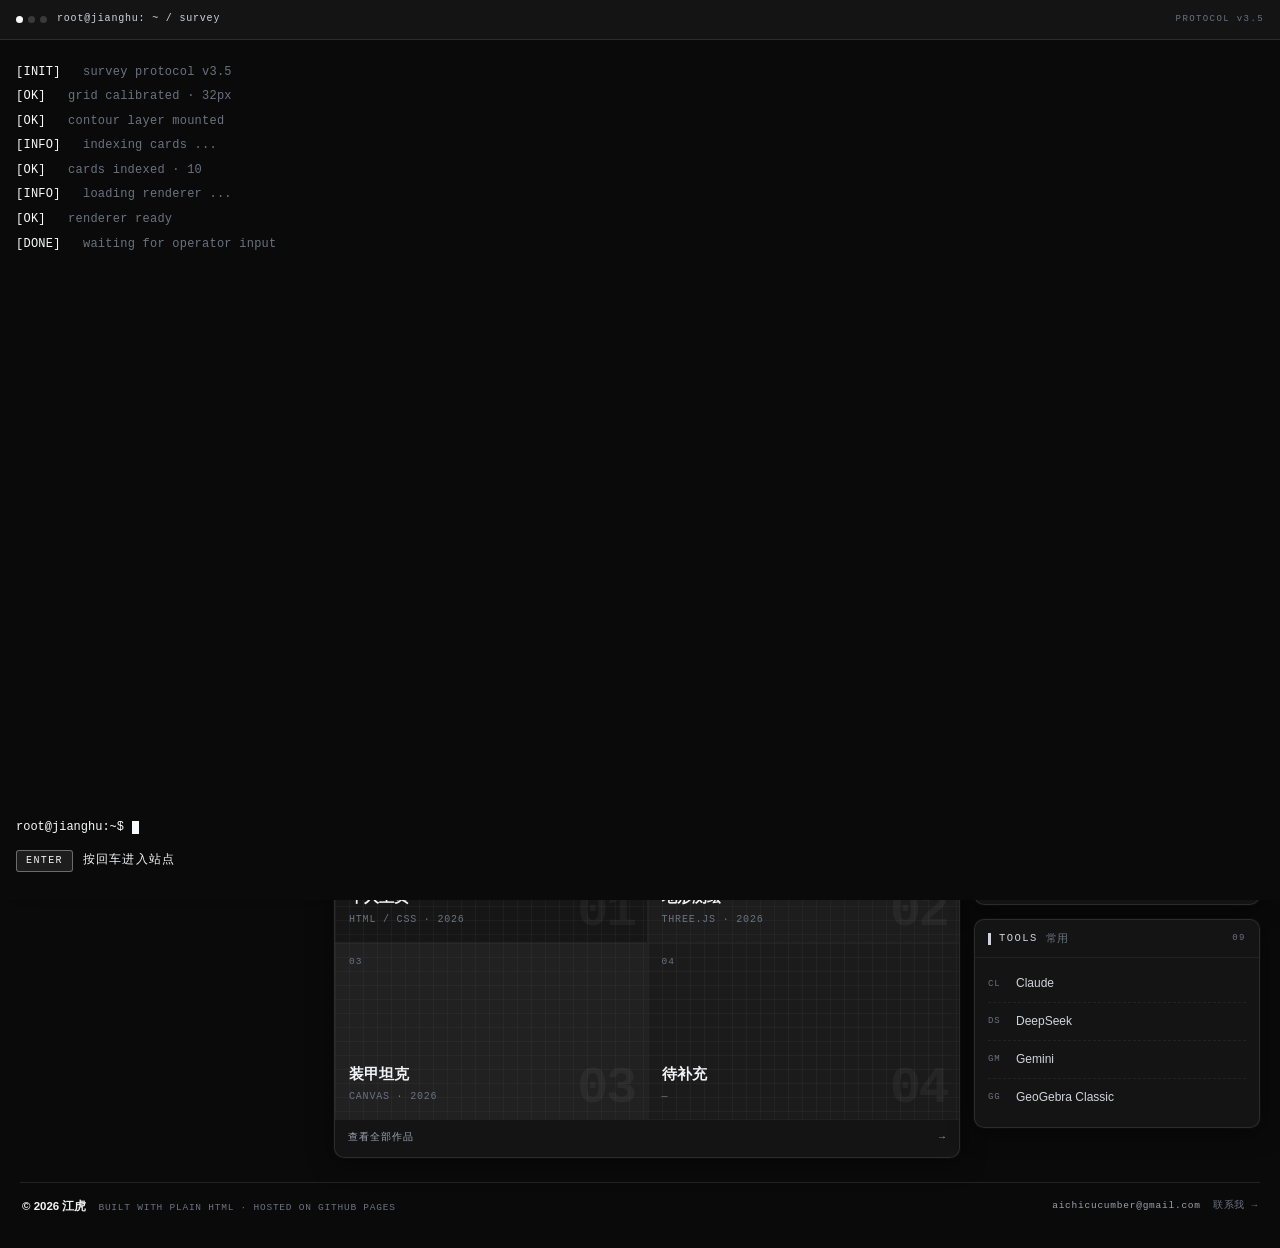
==== commit 448333ba: "fix: 恢复被编辑器破坏的两个页面，简介改成乱码" ====
--- a/index.html
+++ b/index.html
@@ -1,17 +1,17 @@
 <!DOCTYPE html>
-<html lang="zh-CN" data-page-node-id="7aH7ycHPJlNl05ZAU7HsJu">
-<head data-page-node-id="iWAtjgwFotX02nks3uB323">
-<meta charset="UTF-8" data-page-node-id="7JoLYJ28jFzvJW8EDnv4QH" />
-<meta name="viewport" content="width=device-width, initial-scale=1" data-page-node-id="IaoCda9tKy4PUXi20vEzid" />
+<html lang="zh-CN">
+<head>
+<meta charset="UTF-8" />
+<meta name="viewport" content="width=device-width, initial-scale=1" />
 <!-- ✏️【改这里】浏览器标签页标题 -->
 <title>江虎 · JIANG HU / 个人站</title>
 <!-- ✏️【改这里】分享和搜索时显示的简介 -->
-<meta name="description" content="江虎的个人站点。记录日常、作品和正在做的事。" data-page-node-id="9oD1ALIM1UaLCYAENPbQfa" />
-<meta property="og:title" content="江虎 · JIANG HU" data-page-node-id="hVPToZA1ejg035oXvw1qJs" />
-<meta property="og:description" content="记录日常、作品和正在做的事。" data-page-node-id="OXGTSElXmfTuOcJM8d2wc2" />
-<link rel="icon" href="data:image/svg+xml,%3Csvg xmlns='http://www.w3.org/2000/svg' viewBox='0 0 100 100'%3E%3Crect width='100' height='100' fill='%230A0A0A'/%3E%3Ctext x='50' y='71' font-size='52' font-family='monospace' font-weight='700' fill='%23F8F9FA' text-anchor='middle'%3EJH%3C/text%3E%3C/svg%3E" data-page-node-id="K4gDXQFvYryTJt87aTXeyq" />
-<meta name="theme-color" content="#0a0a0a" data-page-node-id="oaicsWczsdmSRWSknMAB2f" />
-<link rel="stylesheet" href="assets/style.css" data-page-node-id="4H02br1tPDQEyts74Yg5Db" />
+<meta name="description" content="江虎的个人站点。记录日常、作品和正在做的事。" />
+<meta property="og:title" content="江虎 · JIANG HU" />
+<meta property="og:description" content="记录日常、作品和正在做的事。" />
+<link rel="icon" href="data:image/svg+xml,%3Csvg xmlns='http://www.w3.org/2000/svg' viewBox='0 0 100 100'%3E%3Crect width='100' height='100' fill='%230A0A0A'/%3E%3Ctext x='50' y='71' font-size='52' font-family='monospace' font-weight='700' fill='%23F8F9FA' text-anchor='middle'%3EJH%3C/text%3E%3C/svg%3E" />
+<meta name="theme-color" content="#0a0a0a" />
+<link rel="stylesheet" href="assets/style.css" />
 <script>
 document.documentElement.classList.add('js');
 /* 本次会话已经进过站：直接跳过启动遮罩，避免回主页时又弹一次 */
@@ -33,242 +33,242 @@
 }, 3000);
 </script>
 </head>
-<body data-page-node-id="R6ArCOV6Ku0K71IIhoMxWa">
+<body>
 
 <!-- 启动遮罩：打字结束后按回车才会进入 -->
-<div class="boot" id="boot" aria-hidden="true" data-page-node-id="dNG6imFMLXgtTFA3aobfHn">
-  <div class="boot-bar" data-page-node-id="ODOPLHlHPz6nefhJaBysvg">
-    <span class="boot-dots" data-page-node-id="CssAly4D6j5pArtV47bXxA"><i data-page-node-id="5KfBgx4tRNQcEMdZwIHJa6"></i><i data-page-node-id="55JW0WbNtECHyeVNJRj6eM"></i><i data-page-node-id="T6TyPNthKnvXVEmDjOmYXn"></i></span>
-    <span class="boot-title" data-page-node-id="1qliyFMsVwaBVZG4rVZEq3">root@jianghu: ~ / survey</span>
-    <span class="boot-mode" data-page-node-id="WuRbjmAH9n9EVvVBFLtWTz">PROTOCOL v3.5</span>
-  </div>
-  <pre class="boot-log" id="bootLog" data-page-node-id="AF3dUy2tMkqsIfYD5BMJlU"></pre>
-  <div class="boot-input" data-page-node-id="AfH7yiPhukZABuWnmjbn52"><span class="boot-ps" data-page-node-id="UKhxLxw0n0j2PM8AljBPDS">root@jianghu:~$</span><span class="boot-caret" data-page-node-id="VHHXy01pe3TmhBGdbrqKhR"></span></div>
+<div class="boot" id="boot" aria-hidden="true">
+  <div class="boot-bar">
+    <span class="boot-dots"><i></i><i></i><i></i></span>
+    <span class="boot-title">root@jianghu: ~ / survey</span>
+    <span class="boot-mode">PROTOCOL v3.5</span>
+  </div>
+  <pre class="boot-log" id="bootLog"></pre>
+  <div class="boot-input"><span class="boot-ps">root@jianghu:~$</span><span class="boot-caret"></span></div>
 </div>
-<noscript data-page-node-id="YEKorRV9TsFovUfBF6KmsJ"><style>.boot{display:none!important}</style></noscript>
-
-<div class="scroll-bar" id="scrollBar" aria-hidden="true" data-page-node-id="NZfbLmVccO7mclDlTX3OGX"></div>
-<canvas class="bg-contours" id="contours" aria-hidden="true" data-page-node-id="HWfbikiJ6GH3G3wibMzwCG"></canvas>
-<div class="bg-grid" aria-hidden="true" data-page-node-id="62VhcjFk18K5KTEkkRCGEg"></div>
+<noscript><style>.boot{display:none!important}</style></noscript>
+
+<div class="scroll-bar" id="scrollBar" aria-hidden="true"></div>
+<canvas class="bg-contours" id="contours" aria-hidden="true"></canvas>
+<div class="bg-grid" aria-hidden="true"></div>
 
 <!-- ================= 顶栏 ================= -->
-<header class="topbar" id="top" data-page-node-id="pwYUTUjKle58EZLI2JqIkM">
-  <div class="topbar-inner" data-page-node-id="xS4M5SJa79aew9sAGJl1eG">
-    <a class="brand" href="index.html" data-page-node-id="leQMPEBVgUNrfUFhjXQrB8">
-      <span class="brand-mark" data-page-node-id="XFWLKqdymFX9KUnnao9UsJ"></span>
-      <span class="brand-text" data-page-node-id="2PcH9G7jD8tfgSbLnEmAdC">
-        <strong data-page-node-id="fon6fZ0WYT8A2sqw1B0gah">江虎<span class="en" data-page-node-id="BIlCHb3CLSZTMBVVF9Xy31"> · JIANG HU</span></strong>
-        <small data-page-node-id="Tn3aPnSFr651ouHFdKwGy5">SITE NO.001 / <span id="clock" data-page-node-id="dtszGE2wmHWEphEA2QhzuQ">--:--:--</span> CST</small>
+<header class="topbar" id="top">
+  <div class="topbar-inner">
+    <a class="brand" href="index.html">
+      <span class="brand-mark"></span>
+      <span class="brand-text">
+        <strong>江虎<span class="en"> · JIANG HU</span></strong>
+        <small>SITE NO.001 / <span id="clock">--:--:--</span> CST</small>
       </span>
     </a>
 
-    <div class="topbar-stat" aria-hidden="true" data-page-node-id="uQK3nzhrSxt0BqFOAL1j1Q">
-      <span data-page-node-id="RAp9TQEWvsXYRlyx705TeB"><i class="live" data-page-node-id="v5OGOfEgsLXZFEtBoA5DgD"></i>ONLINE</span>
-      <span data-page-node-id="RZAU97bIjHQ2H2wFsewnDM">PAGE 01/05</span>
-      <span data-page-node-id="OErAUNtY3cR65CwpnBtsEm">BUILD 261021</span>
+    <div class="topbar-stat" aria-hidden="true">
+      <span><i class="live"></i>ONLINE</span>
+      <span>PAGE 01/05</span>
+      <span>BUILD 261021</span>
     </div>
 
-    <nav class="tabs" id="tabs" aria-label="主导航" data-page-node-id="kk9aqeWUanoPd2bP3FUjVT">
-      <a href="index.html" class="active" data-page-node-id="8Ecpj50to0P6Tn5CrFQZSu">主页</a>
-      <a href="about.html" data-page-node-id="373u43xxBvfZS9NcMNvZIz">关于</a>
-      <a href="work.html" data-page-node-id="N3urEhL6kbMjWC71nyLeoD">作品</a>
-      <a href="updates.html" data-page-node-id="V83zbYZqu7sjJcbO08mrpF">动态</a>
-      <a href="contact.html" data-page-node-id="vBcgMKwOWId7sKyVyAVOQ3">联系</a>
+    <nav class="tabs" id="tabs" aria-label="主导航">
+      <a href="index.html" class="active">主页</a>
+      <a href="about.html">关于</a>
+      <a href="work.html">作品</a>
+      <a href="updates.html">动态</a>
+      <a href="contact.html">联系</a>
     </nav>
 
   </div>
 </header>
 
-<section class="banner" data-page-node-id="GQPAJlMEFsFA0ZRtOOOtFm">
-  <img src="assets/banner.jpg" alt="" aria-hidden="true" data-page-node-id="JBvEJy37sh6Q4HyReFv3lm" />
-  <div class="banner-inner" data-page-node-id="OA9rmrr2k6mGlGOylBEdao">
-      <p class="banner-slogan" data-page-node-id="CTRS4yQ4MPQ5Q6qIQF7C8s">我是数字</p>
-    <span class="banner-tag" data-page-node-id="zPpyvFeckbChgSZvLc1RFN">SURVEY · 2026</span>
+<section class="banner">
+  <img src="assets/banner.jpg" alt="" aria-hidden="true" />
+  <div class="banner-inner">
+      <p class="banner-slogan">我是数字</p>
+    <span class="banner-tag">SURVEY · 2026</span>
   </div>
 </section>
 
 <!-- ================= 主体三栏 ================= -->
-<main class="layout" data-page-node-id="egxnl2cwjYBjeKLzHnmXWp">
+<main class="layout">
 
   <!-- ---------- 左栏 ---------- -->
-  <aside class="col-left" data-page-node-id="S6zfz9BzUg3mSJfQ6RxU3U">
-
-    <section class="panel" id="about" data-page-node-id="6CVwOJBLRgXHAhkEAyM1fC">
-      <div class="panel-head" data-page-node-id="U0qytVSGrGBCjnoLc2kZrA"><span data-page-node-id="tDJpx1OwHl2499vjsUrmFf">PROFILE</span><span class="zh" data-page-node-id="rTQVM1zWxtREQIWeBYbC6t">个人信息</span><span class="idx" data-page-node-id="vydx9dpQGoDawT26IQmfEA"></span></div>
-
-      <div class="profile-body" data-page-node-id="4xQU0X00W3xams3vMD14Ch">
-        <img class="avatar" src="assets/avatar.jpg" alt="江虎" data-page-node-id="PRvK9tOwh84wyXhzmmxopH" />
+  <aside class="col-left">
+
+    <section class="panel" id="about">
+      <div class="panel-head"><span>PROFILE</span><span class="zh">个人信息</span><span class="idx"></span></div>
+
+      <div class="profile-body">
+        <img class="avatar" src="assets/avatar.jpg" alt="江虎" />
 
         <!-- ✏️【改这里】名字、英文名、职位 -->
-        <h1 class="name" data-page-node-id="TQz6kacaFhpxFpHOgAqDgw">江虎</h1>
-        <p class="name-en" data-page-node-id="KfFu81N71oEic4TCBYQvEE">JIANG HU</p>
-        <p class="role" data-page-node-id="DZhTND8IlKyRuMbnHfXjBt">高三学生</p>
+        <h1 class="name">江虎</h1>
+        <p class="name-en">JIANG HU</p>
+        <p class="role">高三学生</p>
 
         <!-- ✏️【改这里】两三行自我介绍 -->
-        <p class="bio" data-page-node-id="ex8Z29HxdgskULlkhDfGxH">
+        <p class="bio">
           我是高三生，我不想做题，我不是做题区，我想上名校，我不想复读。
         </p>
       </div>
 
       <!-- ✏️【改这里】状态条文字，跑马灯效果 -->
-      <div class="ticker" data-page-node-id="MH82dKJBdA2AMWWCZ5kZfJ"><div class="ticker-track" data-page-node-id="CQGvxrasMYw1nMXYkTafcb">
-        <span data-page-node-id="ke9eP7HSLnrIazD8k1jKG8">慢一点没关系，别停就行 · KEEP GOING · 高三备考中 ·</span>
-        <span aria-hidden="true" data-page-node-id="UAg1Q9EkGxmqEF71FfFgqM">慢一点没关系，别停就行 · KEEP GOING · 高三备考中 ·</span>
+      <div class="ticker"><div class="ticker-track">
+        <span>慢一点没关系，别停就行 · KEEP GOING · 高三备考中 ·</span>
+        <span aria-hidden="true">慢一点没关系，别停就行 · KEEP GOING · 高三备考中 ·</span>
       </div></div>
     </section>
 
-    <section class="panel" data-page-node-id="pgWOT6Li6vwIIDzHhGFkIM">
-      <div class="panel-head" data-page-node-id="selttZcKY9h0jwMagPNsxk"><span data-page-node-id="7eUrnNNGYmRE3DYADkxxPL">LINKS</span><span class="zh" data-page-node-id="iUQGiWGA06qCf1F7vCXdyw">链接</span><span class="idx" data-page-node-id="NakLHuI0V7gKp2XCUKLnBA"></span></div>
+    <section class="panel">
+      <div class="panel-head"><span>LINKS</span><span class="zh">链接</span><span class="idx"></span></div>
       <!-- ✏️【改这里】邮箱地址 -->
-      <div class="link-grid link-grid-single" data-page-node-id="L9oAXVQJ9Y6Azxt0LAtiE8">
-        <a href="mailto:aichicucumber@gmail.com" data-page-node-id="oxk3GwGMlwhGncHVflsl9i">
-          <svg viewBox="0 0 24 24" width="16" height="16" fill="none" stroke="currentColor" stroke-width="1.5" data-page-node-id="a3CqY4YDEkiiRNgy7fzd9t"><rect x="3" y="5" width="18" height="14" rx="1.5" data-page-node-id="KeZLvseGUj7GsXbxJH04oe"/><path d="m3.5 6.5 8.5 6.5 8.5-6.5" data-page-node-id="W4EvJ1BA0pNKQAkUh0aOBH"/></svg>
-          <span data-page-node-id="ZOOJemhT8FHdHVoXC3GvtN">aichicucumber@gmail.com</span>
-        </a>
-        <a href="#" class="qq-entry" id="qqEntry" data-page-node-id="qmxUuWpgL3zfPyqDVNL5zK">
-          <svg viewBox="0 0 24 24" width="16" height="16" fill="none" stroke="currentColor" stroke-width="1.5" data-page-node-id="5LyW3OV77nPbSgKaShabas"><path d="M21 11.5a8.4 8.4 0 0 1-9 8.4 9.6 9.6 0 0 1-3.5-.6L3 21l1.6-4.6A8.3 8.3 0 0 1 3.4 11.5a8.4 8.4 0 0 1 9-8.4 8.4 8.4 0 0 1 8.6 8.4Z" data-page-node-id="glFBUxFek2IaLjNpFW4tin"/></svg>
-          <span data-page-node-id="AxYALtv6wsPswaFGGZ9Iue">QQ</span>
-          <i class="lock-tag" data-page-node-id="Eytvl3EaQ6aMwgvH91QQ6B">LOCKED</i>
-        </a>
-      </div>
-    </section>
-
-
-
-      <section class="panel" data-page-node-id="uhIeSPOs9d6HeKYZzOPDc5">
-      <div class="panel-head" data-page-node-id="EU8nsPAJm3Xr193XwpDfRD"><span data-page-node-id="U3iEcML2U0nofMXB4S8vjp">TAGS</span><span class="zh" data-page-node-id="ymmq6on4GJ7w4WAgYUDG0e">标签</span><span class="idx" data-page-node-id="0b2EsDCDKsqSxUv66YWZRN"></span></div>
+      <div class="link-grid link-grid-single">
+        <a href="mailto:aichicucumber@gmail.com">
+          <svg viewBox="0 0 24 24" width="16" height="16" fill="none" stroke="currentColor" stroke-width="1.5"><rect x="3" y="5" width="18" height="14" rx="1.5"/><path d="m3.5 6.5 8.5 6.5 8.5-6.5"/></svg>
+          <span>aichicucumber@gmail.com</span>
+        </a>
+        <a href="#" class="qq-entry" id="qqEntry">
+          <svg viewBox="0 0 24 24" width="16" height="16" fill="none" stroke="currentColor" stroke-width="1.5"><path d="M21 11.5a8.4 8.4 0 0 1-9 8.4 9.6 9.6 0 0 1-3.5-.6L3 21l1.6-4.6A8.3 8.3 0 0 1 3.4 11.5a8.4 8.4 0 0 1 9-8.4 8.4 8.4 0 0 1 8.6 8.4Z"/></svg>
+          <span>QQ</span>
+          <i class="lock-tag">LOCKED</i>
+        </a>
+      </div>
+    </section>
+
+
+
+      <section class="panel">
+      <div class="panel-head"><span>TAGS</span><span class="zh">标签</span><span class="idx"></span></div>
       <!-- ✏️【改这里】标签列表，复制一个 span 加一个 -->
-      <div class="tags" data-page-node-id="XbVYFgqmoNdtDDept6FeND">
-        <span data-page-node-id="VEPFungTirsnMErrjUY4FO">愚蠢</span><span data-page-node-id="KOrY9IkmC1mVzhDJSZGyVX">愚蠢</span><span data-page-node-id="UbEOcvmvXlGtBoXGzYbXEW">愚蠢</span><span data-page-node-id="X5YZ9aUWohxahndAGTQAHt">愚蠢</span><span data-page-node-id="49snbCMEUi9oNnFoyKfB0G">愚蠢</span>
-        <span data-page-node-id="pz5lrLBfCLGV4Pa8RU5ARf">愚蠢</span><span data-page-node-id="EL6tR2qzrNWXVaNpFkPB7L">愚蠢</span><span data-page-node-id="orrE57JTwHTLEPhShklApe">愚蠢</span><span data-page-node-id="5TB9rNAYm4B97cRFbVHgWC">愚蠢</span><span data-page-node-id="eOLH3LQKx8vwv7ktUu2Fv0">愚蠢</span>
+      <div class="tags">
+        <span>愚蠢</span><span>愚蠢</span><span>愚蠢</span><span>愚蠢</span><span>愚蠢</span>
+        <span>愚蠢</span><span>愚蠢</span><span>愚蠢</span><span>愚蠢</span><span>愚蠢</span>
       </div>
     </section>
 
 </aside>
 
   <!-- ---------- 中栏 ---------- -->
-  <div class="col-mid" data-page-node-id="lerHQFCB7RptXnXWbqF9FC">
-
-    <section class="panel quote" data-page-node-id="gHIg17jvroBPr5CyMFlkTB">
+  <div class="col-mid">
+
+    <section class="panel quote">
       <!-- ✏️【改这里】一句你自己的话 -->
-      <p class="quote-text" data-split data-page-node-id="SGLbv6DtVMPGqia5mgeViH">本质从现象内化而来，行为从现象外化而来。</p>
-      <div class="quote-foot" data-page-node-id="ZG14UdXjbViQrpjrtGywPA">
-        <span class="mono" data-page-node-id="OVliigwd73UsVrZfluTINB">2026.10.21</span>
-        <span class="mono dim" data-page-node-id="wQaOn2voQ4tjpDZnzjKx33">/ NOTE-001</span>
-      </div>
-    </section>
-
-    <section class="panel" id="updates" data-page-node-id="LIegqkmSToUZV4Ph473YKO">
-      <div class="panel-head" data-page-node-id="eAdIhZ2q5NAYvT9D6Z47aY"><span data-page-node-id="UCeEATeBkvUibUAwxu6knE">UPDATES</span><span class="zh" data-page-node-id="SDgJAHI6pOQxv372Z8siGX">更新记录</span><span class="idx" data-page-node-id="Uum4y2adhjZ8BFXSSci3y0"></span></div>
+      <p class="quote-text" data-split>本质从现象内化而来，行为从现象外化而来。</p>
+      <div class="quote-foot">
+        <span class="mono">2026.10.21</span>
+        <span class="mono dim">/ NOTE-001</span>
+      </div>
+    </section>
+
+    <section class="panel" id="updates">
+      <div class="panel-head"><span>UPDATES</span><span class="zh">更新记录</span><span class="idx"></span></div>
       <!-- ✏️【改这里】每条 = 日期 + 分类 + 标题。复制一行 <li> 就能加一条 -->
-      <ul class="updates" data-page-node-id="whadTdK2JSOEAW7DWmVnHk">
-        <li data-page-node-id="NVgZFy5K1Hs7hfsi0HHWlF">
-          <span class="date" data-page-node-id="C1OmUk4Mt7tRPsaEMCTNg9">261021</span>
-          <span class="tag" data-page-node-id="SV7xBaWSLBB3jd7u95WHZW">日常</span>
-          <span class="title" data-page-node-id="pKKbs7aMLQJbnJlFac7v5U">个人站正式上线，托管在 GitHub Pages</span>
-        </li>
-        <li data-page-node-id="LwnPxYt8SC7uNM6stBPVDn">
-          <span class="date" data-page-node-id="jzP8oFZQAE8K7XsFohxByE">261021</span>
-          <span class="tag" data-page-node-id="F7bcseto87Sge5cziHyBFs">技术</span>
-          <span class="title" data-page-node-id="TBjTzCxZpUsPtHwUDOoEIX">三栏布局用 CSS Grid 实现，窄屏自动折成两栏</span>
-        </li>
-        <li data-page-node-id="VspIvI36LbZpll4PF56NjA">
-          <span class="date" data-page-node-id="BOGhag3yVCGoKAKqwnsi7q">261021</span>
-          <span class="tag" data-page-node-id="dqIEKzEzkgwz5OZFzt3514">技术</span>
-          <span class="title" data-page-node-id="vbUwzjmxASFEcnFSbKyFv8">部署踩坑：安装工具被系统沙箱拦截，改用二进制</span>
-        </li>
-        <li data-page-node-id="DkE9kNbgEoO7b7Fy3Z6FsF">
-          <span class="date" data-page-node-id="YQwTVWIA1NYlmFTkratT2c">261018</span>
-          <span class="tag" data-page-node-id="GA2IxR4beUmoDsYuGbHcBY">日常</span>
-          <span class="title" data-page-node-id="Ax2KGvaKQXQxKiW2nGOoVc">开始整理以前写的页面，准备陆续搬上来</span>
-        </li>
-        <li data-page-node-id="YS7LXppd1CGYcTCsSbGmGu">
-          <span class="date" data-page-node-id="QOnBqNm2NivbxQCjVcZVg8">261012</span>
-          <span class="tag" data-page-node-id="otdUoHaMgeS6uc8txcelBT">记录</span>
-          <span class="title" data-page-node-id="XknAGBp9u2JemdUgDIAOqk">把地形测绘的交互从二维改成可旋转的三维投影</span>
+      <ul class="updates">
+        <li>
+          <span class="date">261021</span>
+          <span class="tag">日常</span>
+          <span class="title">个人站正式上线，托管在 GitHub Pages</span>
+        </li>
+        <li>
+          <span class="date">261021</span>
+          <span class="tag">技术</span>
+          <span class="title">三栏布局用 CSS Grid 实现，窄屏自动折成两栏</span>
+        </li>
+        <li>
+          <span class="date">261021</span>
+          <span class="tag">技术</span>
+          <span class="title">部署踩坑：安装工具被系统沙箱拦截，改用二进制</span>
+        </li>
+        <li>
+          <span class="date">261018</span>
+          <span class="tag">日常</span>
+          <span class="title">开始整理以前写的页面，准备陆续搬上来</span>
+        </li>
+        <li>
+          <span class="date">261012</span>
+          <span class="tag">记录</span>
+          <span class="title">把地形测绘的交互从二维改成可旋转的三维投影</span>
         </li>
       </ul>
-      <a class="more-link" href="updates.html" data-page-node-id="6TwQhEQotmU6fH4xo28DGD"><span data-page-node-id="kKKUgZevbZXCGCoFoDQhkF">查看全部动态</span><span data-page-node-id="lmeO3kb9j7EWyhtgjLdKdd">→</span></a>
-    </section>
-
-    <section class="panel" id="gallery" data-page-node-id="fn3FqgZVRuhc6SrQEKQXpG">
-      <div class="panel-head" data-page-node-id="CRGTaTgdxhpytQhLqru8ac"><span data-page-node-id="ZMgh6eOTsqkA6aw1TVHGQQ">GALLERY</span><span class="zh" data-page-node-id="WwpiABJym64V9cwFu6Wu6t">作品集</span><span class="idx" data-page-node-id="XGKQV2nIa3X7vgSpDLGXkL"></span></div>
+      <a class="more-link" href="updates.html"><span>查看全部动态</span><span>→</span></a>
+    </section>
+
+    <section class="panel" id="gallery">
+      <div class="panel-head"><span>GALLERY</span><span class="zh">作品集</span><span class="idx"></span></div>
       <!-- ✏️【改这里】每格作品：改编号、名字、类型、年份、链接 -->
-      <div class="gallery" data-page-node-id="UwBXFaXIJErJNJ3iz88XOc">
-        <a class="shot shot-a" data-idx="01" href="#" target="_blank" rel="noopener" data-page-node-id="he5qEY88RjK7Un89wcJfh1">
-          <span class="shot-idx" data-page-node-id="1EA3Wa67Wur4RLavoNCVHp">01</span>
-          <span class="shot-name" data-page-node-id="7vj4GjR0w6yI6gj8PqSm9e">个人主页</span>
-          <span class="shot-meta" data-page-node-id="iIA7U7G2ncXhSWBHAbzbry">HTML / CSS · 2026</span>
-          <span class="shot-go" data-page-node-id="wCJkrJkOBDTI2AsKe6b4Am">VIEW →</span>
-        </a>
-        <a class="shot shot-b" data-idx="02" href="#" target="_blank" rel="noopener" data-page-node-id="Ds0geQiz43AIekZxEPVBxJ">
-          <span class="shot-idx" data-page-node-id="cV1EDlxCuB6iV0i7lYhq8N">02</span>
-          <span class="shot-name" data-page-node-id="4KGqaWRqq7jngO2KJooZAL">地形测绘</span>
-          <span class="shot-meta" data-page-node-id="Xc8Ei5E557e3pdnqjtaISs">THREE.JS · 2026</span>
-          <span class="shot-go" data-page-node-id="g3ByBAZWmyYFtw58OPo5xt">VIEW →</span>
-        </a>
-        <a class="shot shot-c" data-idx="03" href="#" target="_blank" rel="noopener" data-page-node-id="NcN1FMH8o9yBEcdzHWzSGE">
-          <span class="shot-idx" data-page-node-id="4ESHtjQms6TxUnlFDtCaYD">03</span>
-          <span class="shot-name" data-page-node-id="wjhwnjU5TGFCKbaPIFL39k">装甲坦克</span>
-          <span class="shot-meta" data-page-node-id="l3uO7JVb0I2wm9rn3uAPYg">CANVAS · 2026</span>
-          <span class="shot-go" data-page-node-id="w8PlHbLniVNawImjYlt1g9">VIEW →</span>
-        </a>
-        <a class="shot shot-d" data-idx="04" href="#" target="_blank" rel="noopener" data-page-node-id="1iX0E3DynSRwOOUHku5rq7">
-          <span class="shot-idx" data-page-node-id="97alFosUJrgaXUpdmbxxXT">04</span>
-          <span class="shot-name" data-page-node-id="uOAcnd2pa6MNEJcgUP0OPs">待补充</span>
-          <span class="shot-meta" data-page-node-id="lC5CG11kNvVse7oa65RyAy">—</span>
-          <span class="shot-go" data-page-node-id="FKhiUML7aazUyHF646VSRI">VIEW →</span>
-        </a>
-      </div>
-      <a class="more-link" href="work.html" data-page-node-id="cMmECdtsGeibHOZC32nXSM"><span data-page-node-id="C23NeaUQoqoSlwZP5UkApU">查看全部作品</span><span data-page-node-id="67cJp6yVT0DEEMuFsJnMhi">→</span></a>
+      <div class="gallery">
+        <a class="shot shot-a" data-idx="01" href="#" target="_blank" rel="noopener">
+          <span class="shot-idx">01</span>
+          <span class="shot-name">个人主页</span>
+          <span class="shot-meta">HTML / CSS · 2026</span>
+          <span class="shot-go">VIEW →</span>
+        </a>
+        <a class="shot shot-b" data-idx="02" href="#" target="_blank" rel="noopener">
+          <span class="shot-idx">02</span>
+          <span class="shot-name">地形测绘</span>
+          <span class="shot-meta">THREE.JS · 2026</span>
+          <span class="shot-go">VIEW →</span>
+        </a>
+        <a class="shot shot-c" data-idx="03" href="#" target="_blank" rel="noopener">
+          <span class="shot-idx">03</span>
+          <span class="shot-name">装甲坦克</span>
+          <span class="shot-meta">CANVAS · 2026</span>
+          <span class="shot-go">VIEW →</span>
+        </a>
+        <a class="shot shot-d" data-idx="04" href="#" target="_blank" rel="noopener">
+          <span class="shot-idx">04</span>
+          <span class="shot-name">待补充</span>
+          <span class="shot-meta">—</span>
+          <span class="shot-go">VIEW →</span>
+        </a>
+      </div>
+      <a class="more-link" href="work.html"><span>查看全部作品</span><span>→</span></a>
     </section>
 
   </div>
 
   <!-- ---------- 右栏 ---------- -->
-  <aside class="col-right" data-page-node-id="Ydl55ZtNZwBD5vuLQqyILk">
-
-    <section class="panel" data-page-node-id="yRl57C9dvLxlyAJWiEsYy1">
-      <div class="panel-head" data-page-node-id="YB1f22IWvwuEAzZDsv7nIb"><span data-page-node-id="o57CvILOLY9FxPnH6nDFeR">MANIFEST</span><span class="zh" data-page-node-id="ekGLXC6GZbEwyKF7yMQXCL">档案</span><span class="idx" data-page-node-id="qZkFKAStn4HbI9IZ1GOlvn"></span></div>
+  <aside class="col-right">
+
+    <section class="panel">
+      <div class="panel-head"><span>MANIFEST</span><span class="zh">档案</span><span class="idx"></span></div>
       <!-- ✏️【改这里】右侧档案读数 -->
-      <dl class="readout" data-page-node-id="iDIiIfGZXUO3IVvRlxclmn">
-        <div data-page-node-id="PXaGMOoTQKuC1vAv4hMGgz"><dt data-page-node-id="pSCJHWVXHfaCVYG2MQmPHW">坐标</dt><dd data-page-node-id="LFt3UDCLD923DjBz1cgxCC">江苏 · 北京</dd></div>
-        <div data-page-node-id="wfgsibrbmFU5yHtTXvoRx4"><dt data-page-node-id="C9S2GWSSUHXBgVCVfqNB9n">身份</dt><dd data-page-node-id="sABEwG1elYfeI67JEqn0qp">高三学生</dd></div>
-        <div data-page-node-id="gamPEr5bPfTNjkSZXfwDOL"><dt data-page-node-id="gBRFP2BPH1kHi7RmndAYKz">开始</dt><dd data-page-node-id="zFZfTCNTjLTEULlXS43OT8">2009</dd></div>
-        <div data-page-node-id="XYs6SG3tM3YpD0UMR0T65H"><dt data-page-node-id="Dm4RSGYOlpjA272F2rXjtu">状态</dt><dd data-page-node-id="cOncVrmrsnWSXpCWERYkTF"><i class="live" data-page-node-id="464uyUFf6TUkh06nqNTTZW"></i>备考中 · 偶尔写代码</dd></div>
+      <dl class="readout">
+        <div><dt>坐标</dt><dd>江苏 · 北京</dd></div>
+        <div><dt>身份</dt><dd>高三学生</dd></div>
+        <div><dt>开始</dt><dd>2009</dd></div>
+        <div><dt>状态</dt><dd><i class="live"></i>备考中 · 偶尔写代码</dd></div>
       </dl>
     </section>
 
-    <section class="panel" data-page-node-id="SULbOsFSDpVOsNcaet0wNt">
-      <div class="panel-head" data-page-node-id="TvoyhVkbrOBfFePsOFn1Fc"><span data-page-node-id="0lW6aS3DlUiJre1quBdWSa">SKILLS</span><span class="zh" data-page-node-id="NbeASpIF9bSIfM5WW7G0Kj">能力</span><span class="idx" data-page-node-id="sTVCUQgqd8HOuBXHA9S4xa"></span></div>
+    <section class="panel">
+      <div class="panel-head"><span>SKILLS</span><span class="zh">能力</span><span class="idx"></span></div>
       <!-- ✏️【改这里】技能条：改名字、数字，以及 --w 的百分比 -->
-      <div class="bars" data-page-node-id="9FIHvzPUwsqaumKUjOwaIi">
-        <div class="bar" data-page-node-id="5Ow1awnlR79tQgWLnAWI6L"><span class="bar-name" data-page-node-id="8lCHvBYvnhQIBcxp1rH8TG">睡觉</span><span class="bar-val" data-page-node-id="lKfV0Mv7KjMrBjeMHsHGLs">40%</span><i style="--w:40%" data-page-node-id="0GMRCK3O55YIRNl32EwAAh"></i></div>
-        <div class="bar" data-page-node-id="wkwHYsVFgvVhtDE5HJNcAg"><span class="bar-name" data-page-node-id="80Ou4oLKhRWpzlXcvBh7VB">数学</span><span class="bar-val" data-page-node-id="d6uKo7BireLDGq3fgicZEw">10%</span><i style="--w:10%" data-page-node-id="t4RSUmftK8qDm85PdrTHbq"></i></div>
-        <div class="bar" data-page-node-id="DthGfv3xpjyCSRiHv2cW1K"><span class="bar-name" data-page-node-id="PCOA1u0S8F06z5Vqr9RzFB">物理</span><span class="bar-val" data-page-node-id="GR6GrDYkO5MMk96dUcUyKg">30%</span><i style="--w:30%" data-page-node-id="Lbcj71b0k1j0DUu0kFBUhu"></i></div>
-        <div class="bar" data-page-node-id="i8cEploj0nZbooHwZgtH1l"><span class="bar-name" data-page-node-id="oWeVyPalBjGF8Hk1MNPDa7">偷懒</span><span class="bar-val" data-page-node-id="eDQs9GmsB3eNFUo83DFcuW">90%</span><i style="--w:90%" data-page-node-id="5Yu9yrkQDLwxneeGdr9DrT"></i></div>
-        <div class="bar" data-page-node-id="6aFWrR2EwFrhcmZkLXJQ2N"><span class="bar-name" data-page-node-id="hwHz1LR4EXZNxEeKwYCdhm">抑郁</span><span class="bar-val" data-page-node-id="ZXrlQV40NfDW4DZ2AUNqCH">70%</span><i style="--w:70%" data-page-node-id="NSWsQ2zhcAQRhBU2R7wsT6"></i></div>
-      </div>
-    </section>
-
-    <section class="panel" data-page-node-id="FEugEF6KBZsEuUyNN3yGc2">
-      <div class="panel-head" data-page-node-id="DGdzZlTe6mXb7vXQJkfMCw"><span data-page-node-id="uUGHQG2eZByM4J7ssXPzO5">HOBBY</span><span class="zh" data-page-node-id="Oi0jUs945AgrEFxS6Vo94p">爱好</span><span class="idx" data-page-node-id="yR7F8s6uko8tpx2WpFzsY8"></span></div>
+      <div class="bars">
+        <div class="bar"><span class="bar-name">睡觉</span><span class="bar-val">40%</span><i style="--w:40%"></i></div>
+        <div class="bar"><span class="bar-name">数学</span><span class="bar-val">10%</span><i style="--w:10%"></i></div>
+        <div class="bar"><span class="bar-name">物理</span><span class="bar-val">30%</span><i style="--w:30%"></i></div>
+        <div class="bar"><span class="bar-name">偷懒</span><span class="bar-val">90%</span><i style="--w:90%"></i></div>
+        <div class="bar"><span class="bar-name">抑郁</span><span class="bar-val">70%</span><i style="--w:70%"></i></div>
+      </div>
+    </section>
+
+    <section class="panel">
+      <div class="panel-head"><span>HOBBY</span><span class="zh">爱好</span><span class="idx"></span></div>
       <!-- ✏️【改这里】爱好列表，复制一行 <li> 加一项 -->
-      <ul class="tools" data-page-node-id="j2q2HIsfCzQUecf5z1jMk1">
-        <li data-page-node-id="9wxhvzf6kiJK0Jj8XyFBYp"><span class="mono dim" data-page-node-id="6g7Mg5VyRJGpu5qOF9oH4r">01</span>明日方舟 · 终末地</li>
-        <li data-page-node-id="6UxHum7o1jInJZDrNKoTDM"><span class="mono dim" data-page-node-id="ECbcZkwioUB5BBYCclpWW5">02</span>戒番</li>
-        <li data-page-node-id="XnAuw46u65DYciQJu2aJRD"><span class="mono dim" data-page-node-id="GiN6vTHXjC1ryMrAtN6p6B">03</span>读书鉴证</li>
+      <ul class="tools">
+        <li><span class="mono dim">01</span>明日方舟 · 终末地</li>
+        <li><span class="mono dim">02</span>戒番</li>
+        <li><span class="mono dim">03</span>读书鉴证</li>
       </ul>
     </section>
 
-    <section class="panel" data-page-node-id="VZj4GsmLgYBOtDl2ShKH0x">
-      <div class="panel-head" data-page-node-id="PDF55karO7FcDEDQfYP4YC"><span data-page-node-id="BnKlsfCl8LM5KCs2HlELgU">TOOLS</span><span class="zh" data-page-node-id="CTM7FlvC9paG0sV84sFdvv">常用</span><span class="idx" data-page-node-id="kBtSgJQmlIplh5uCSGnDZh"></span></div>
+    <section class="panel">
+      <div class="panel-head"><span>TOOLS</span><span class="zh">常用</span><span class="idx"></span></div>
       <!-- ✏️【改这里】常用工具清单 -->
-      <ul class="tools" data-page-node-id="Ad177sRghG6hejrL2xmDcf">
-        <li data-page-node-id="5E7LSuC3x8debsyFoHuZkX"><span class="mono dim" data-page-node-id="BKx2O222lmJApVdcoEDwvd">CL</span>Claude</li>
-        <li data-page-node-id="IJOwZiaZ7CjGzga5Knhhxd"><span class="mono dim" data-page-node-id="2ZuRA5OECEZRj8eKTQszTp">DS</span>DeepSeek</li>
-        <li data-page-node-id="lyiujWyzCGidtBp51WWji3"><span class="mono dim" data-page-node-id="LICXopwqyxAie4RBcMx0dQ">GM</span>Gemini</li>
-        <li data-page-node-id="p5Yseok74kdn0cA1uFXARj"><span class="mono dim" data-page-node-id="SUAztM4cgxEzQqJmdwogi0">GG</span>GeoGebra Classic</li>
+      <ul class="tools">
+        <li><span class="mono dim">CL</span>Claude</li>
+        <li><span class="mono dim">DS</span>DeepSeek</li>
+        <li><span class="mono dim">GM</span>Gemini</li>
+        <li><span class="mono dim">GG</span>GeoGebra Classic</li>
       </ul>
     </section>
 
@@ -277,29 +277,29 @@
 </main>
 
 <!-- ================= 页脚 ================= -->
-<footer class="footer" id="contact" data-page-node-id="nYBweGPyBsoM5769LjuMj5">
-  <div class="footer-left" data-page-node-id="wA1Ll6oyZf2EQx5HwcsKhD">
+<footer class="footer" id="contact">
+  <div class="footer-left">
     <!-- ✏️【改这里】页脚名字 -->
-    <strong data-page-node-id="XA6V2pOBsiC46fj1QbrO12">© 2026 江虎</strong>
-    <span class="mono dim" data-page-node-id="sc8G9dq69lGgY1LexlpwEp">BUILT WITH PLAIN HTML · HOSTED ON GITHUB PAGES</span>
-  </div>
-  <div class="footer-right" data-page-node-id="6nxlUCeCwzy0cc2VFgjFoK">
-    <a href="mailto:aichicucumber@gmail.com" class="mono" data-page-node-id="SNRWwOWmDRyfcscgEE2XiD">aichicucumber@gmail.com</a>
-    <a href="contact.html" class="mono dim" data-page-node-id="eNC7rcFwXVtOsNJfqYNreh">联系我 →</a>
+    <strong>© 2026 江虎</strong>
+    <span class="mono dim">BUILT WITH PLAIN HTML · HOSTED ON GITHUB PAGES</span>
+  </div>
+  <div class="footer-right">
+    <a href="mailto:aichicucumber@gmail.com" class="mono">aichicucumber@gmail.com</a>
+    <a href="contact.html" class="mono dim">联系我 →</a>
   </div>
 </footer>
 
 
-<div class="lock" id="qqLock" hidden data-page-node-id="8cFmG0Bawl2RZjKKC9oP8Z">
-  <div class="lock-box" role="dialog" aria-modal="true" aria-labelledby="qqQ" data-page-node-id="SuA8XvrBhZBCbwluECWhpq">
-    <div class="lock-head" data-page-node-id="hncBsxoG97l9gZ9ZApC7qP"><span data-page-node-id="XwSDCD6mm6nSX3gyyW4yiJ">ACCESS CONTROL</span><span data-page-node-id="EE9QJAVHMvoTVZDvDwCIZG">QC-01</span></div>
-    <p class="lock-q" id="qqQ" data-page-node-id="P0yaHqTjQ5sRKjSCh2UVKG">小明的炮友叫什么？</p>
-    <form class="lock-form" id="qqForm" autocomplete="off" data-page-node-id="vmS7iyAl8XAqXVeae70mtD">
-      <input type="text" id="qqInput" placeholder="输入答案" aria-label="答案" data-page-node-id="06Cyf6q4lc1WJ3AVADx1Dm" />
-      <button type="submit" data-page-node-id="QC9yzfTubOd4Ed22gICE0D">解锁</button>
+<div class="lock" id="qqLock" hidden>
+  <div class="lock-box" role="dialog" aria-modal="true" aria-labelledby="qqQ">
+    <div class="lock-head"><span>ACCESS CONTROL</span><span>QC-01</span></div>
+    <p class="lock-q" id="qqQ">小明的炮友叫什么？</p>
+    <form class="lock-form" id="qqForm" autocomplete="off">
+      <input type="text" id="qqInput" placeholder="输入答案" aria-label="答案" />
+      <button type="submit">解锁</button>
     </form>
-    <p class="lock-msg" id="qqMsg" data-page-node-id="NutT0ocjrLnCBEeossxFKm"></p>
-    <button class="lock-close" id="qqClose" type="button" data-page-node-id="AjFrZdIVKeVqUl6iK11i5V">关闭</button>
+    <p class="lock-msg" id="qqMsg"></p>
+    <button class="lock-close" id="qqClose" type="button">关闭</button>
   </div>
 </div>
 
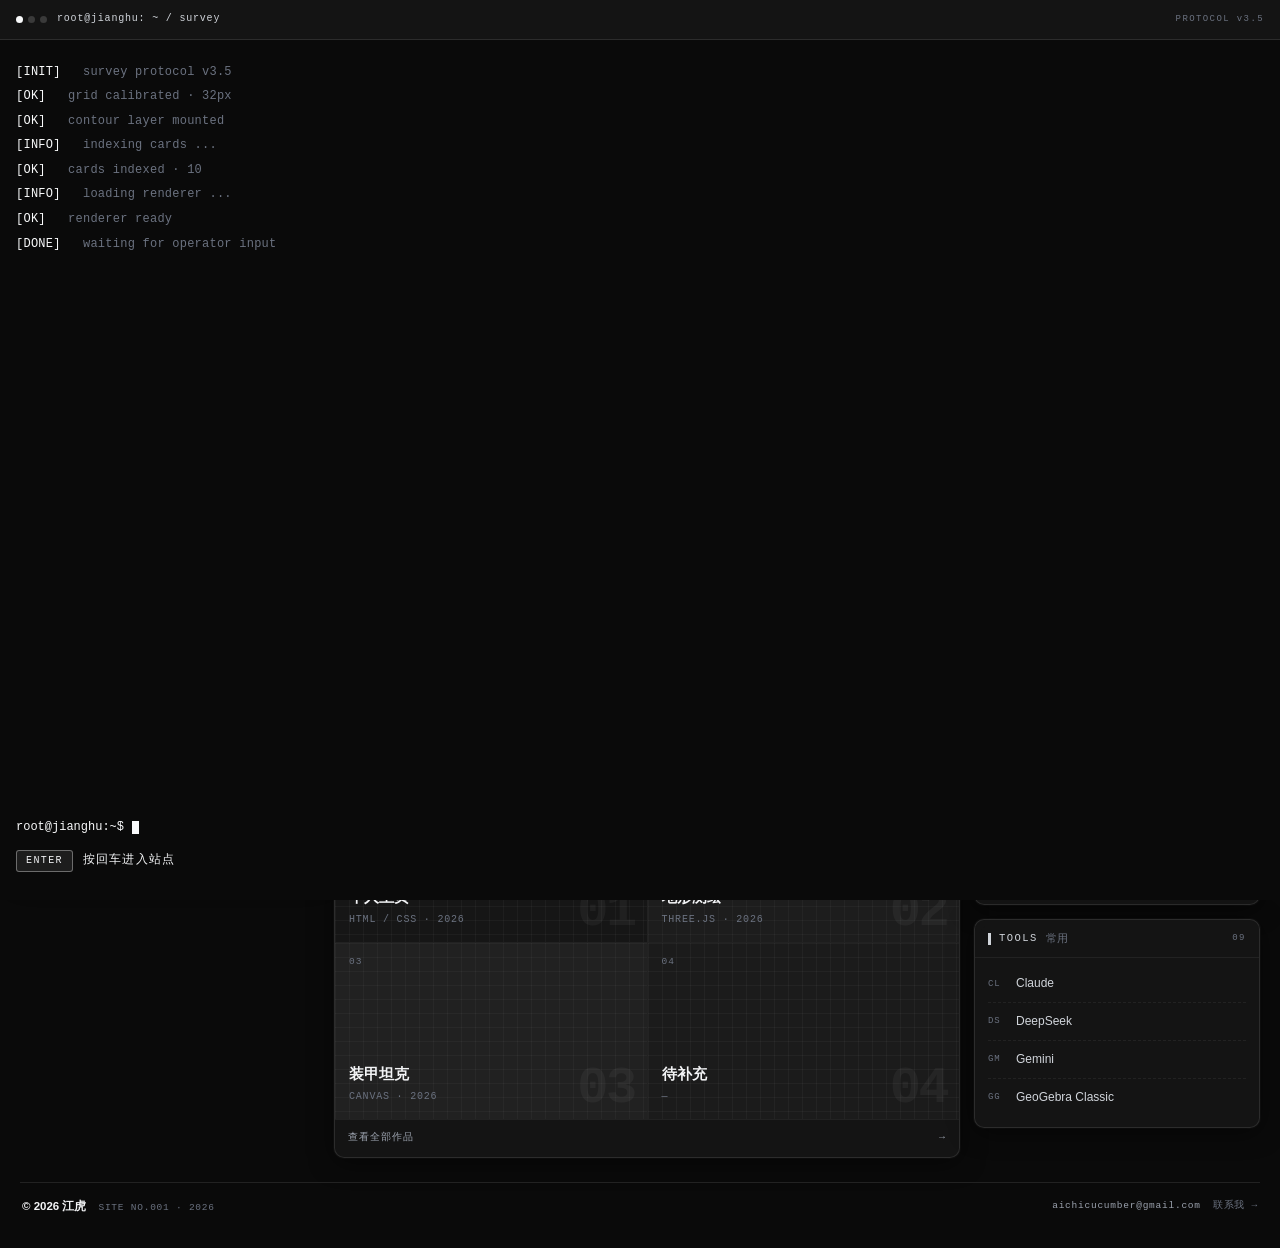
==== commit 90a28234: "content: 全站去掉技术表述，改成学生视角" ====
--- a/index.html
+++ b/index.html
@@ -235,7 +235,7 @@
         <div><dt>坐标</dt><dd>江苏 · 北京</dd></div>
         <div><dt>身份</dt><dd>高三学生</dd></div>
         <div><dt>开始</dt><dd>2009</dd></div>
-        <div><dt>状态</dt><dd><i class="live"></i>备考中 · 偶尔写代码</dd></div>
+        <div><dt>状态</dt><dd><i class="live"></i>备考中</dd></div>
       </dl>
     </section>
 
@@ -281,7 +281,7 @@
   <div class="footer-left">
     <!-- ✏️【改这里】页脚名字 -->
     <strong>© 2026 江虎</strong>
-    <span class="mono dim">BUILT WITH PLAIN HTML · HOSTED ON GITHUB PAGES</span>
+    <span class="mono dim">SITE NO.001 · 2026</span>
   </div>
   <div class="footer-right">
     <a href="mailto:aichicucumber@gmail.com" class="mono">aichicucumber@gmail.com</a>
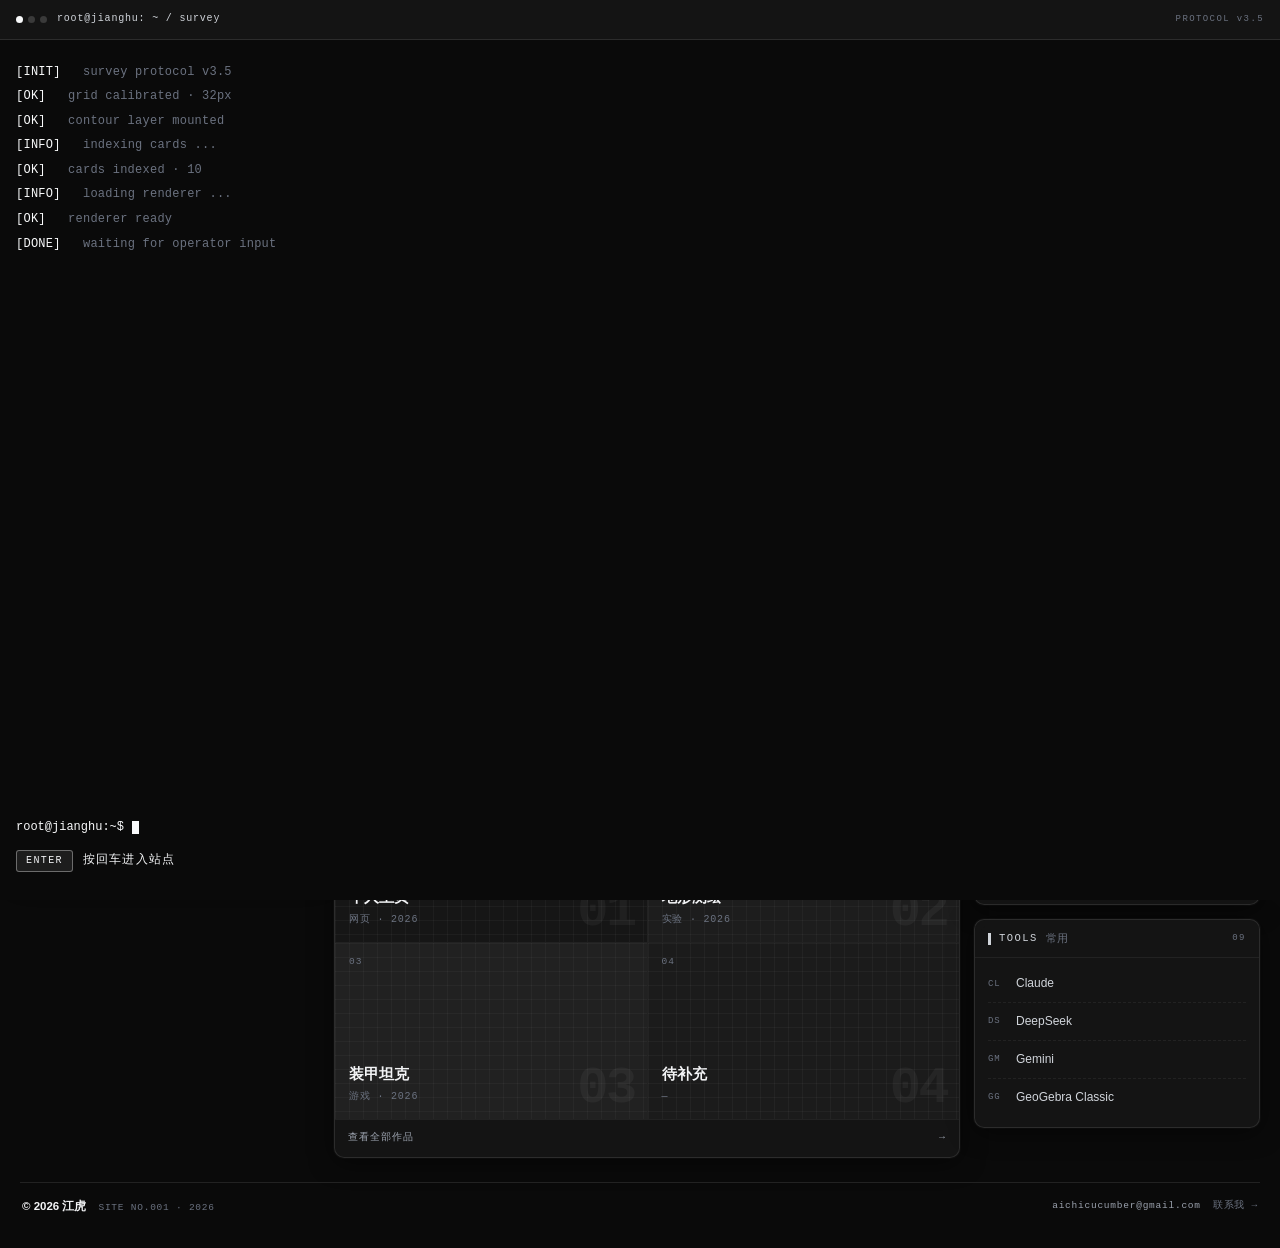
==== commit 6018026f: "content: 清掉作品格与标签里的技术词" ====
--- a/index.html
+++ b/index.html
@@ -162,32 +162,41 @@
       <div class="panel-head"><span>UPDATES</span><span class="zh">更新记录</span><span class="idx"></span></div>
       <!-- ✏️【改这里】每条 = 日期 + 分类 + 标题。复制一行 <li> 就能加一条 -->
       <ul class="updates">
-        <li>
-          <span class="date">261021</span>
-          <span class="tag">日常</span>
-          <span class="title">个人站正式上线，托管在 GitHub Pages</span>
-        </li>
-        <li>
-          <span class="date">261021</span>
-          <span class="tag">技术</span>
-          <span class="title">三栏布局用 CSS Grid 实现，窄屏自动折成两栏</span>
-        </li>
-        <li>
-          <span class="date">261021</span>
-          <span class="tag">技术</span>
-          <span class="title">部署踩坑：安装工具被系统沙箱拦截，改用二进制</span>
-        </li>
-        <li>
-          <span class="date">261018</span>
-          <span class="tag">日常</span>
-          <span class="title">开始整理以前写的页面，准备陆续搬上来</span>
-        </li>
-        <li>
-          <span class="date">261012</span>
-          <span class="tag">记录</span>
-          <span class="title">把地形测绘的交互从二维改成可旋转的三维投影</span>
-        </li>
-      </ul>
+      <li>
+        <span class="date">261021</span>
+        <span class="tag">日常</span>
+        <span class="title">个人站正式上线
+          <span class="sub">换了新的样子</span>
+        </span>
+      </li>
+      <li>
+        <span class="date">261021</span>
+        <span class="tag">日常</span>
+        <span class="title">换成自己的头像和邮箱
+        </span>
+      </li>
+      <li>
+        <span class="date">261018</span>
+        <span class="tag">日常</span>
+        <span class="title">开始整理以前做过的东西
+          <span class="sub">准备陆续搬到作品页</span>
+        </span>
+      </li>
+      <li>
+        <span class="date">261012</span>
+        <span class="tag">记录</span>
+        <span class="title">重新翻了一遍高一的书
+          <span class="sub">发现当时根本没懂</span>
+        </span>
+      </li>
+      <li>
+        <span class="date">260928</span>
+        <span class="tag">心情</span>
+        <span class="title">连续一周没睡好
+          <span class="sub">晚上躺下脑子停不下来</span>
+        </span>
+      </li>
+    </ul>
       <a class="more-link" href="updates.html"><span>查看全部动态</span><span>→</span></a>
     </section>
 
@@ -198,19 +207,19 @@
         <a class="shot shot-a" data-idx="01" href="#" target="_blank" rel="noopener">
           <span class="shot-idx">01</span>
           <span class="shot-name">个人主页</span>
-          <span class="shot-meta">HTML / CSS · 2026</span>
+          <span class="shot-meta">网页 · 2026</span>
           <span class="shot-go">VIEW →</span>
         </a>
         <a class="shot shot-b" data-idx="02" href="#" target="_blank" rel="noopener">
           <span class="shot-idx">02</span>
           <span class="shot-name">地形测绘</span>
-          <span class="shot-meta">THREE.JS · 2026</span>
+          <span class="shot-meta">实验 · 2026</span>
           <span class="shot-go">VIEW →</span>
         </a>
         <a class="shot shot-c" data-idx="03" href="#" target="_blank" rel="noopener">
           <span class="shot-idx">03</span>
           <span class="shot-name">装甲坦克</span>
-          <span class="shot-meta">CANVAS · 2026</span>
+          <span class="shot-meta">游戏 · 2026</span>
           <span class="shot-go">VIEW →</span>
         </a>
         <a class="shot shot-d" data-idx="04" href="#" target="_blank" rel="noopener">
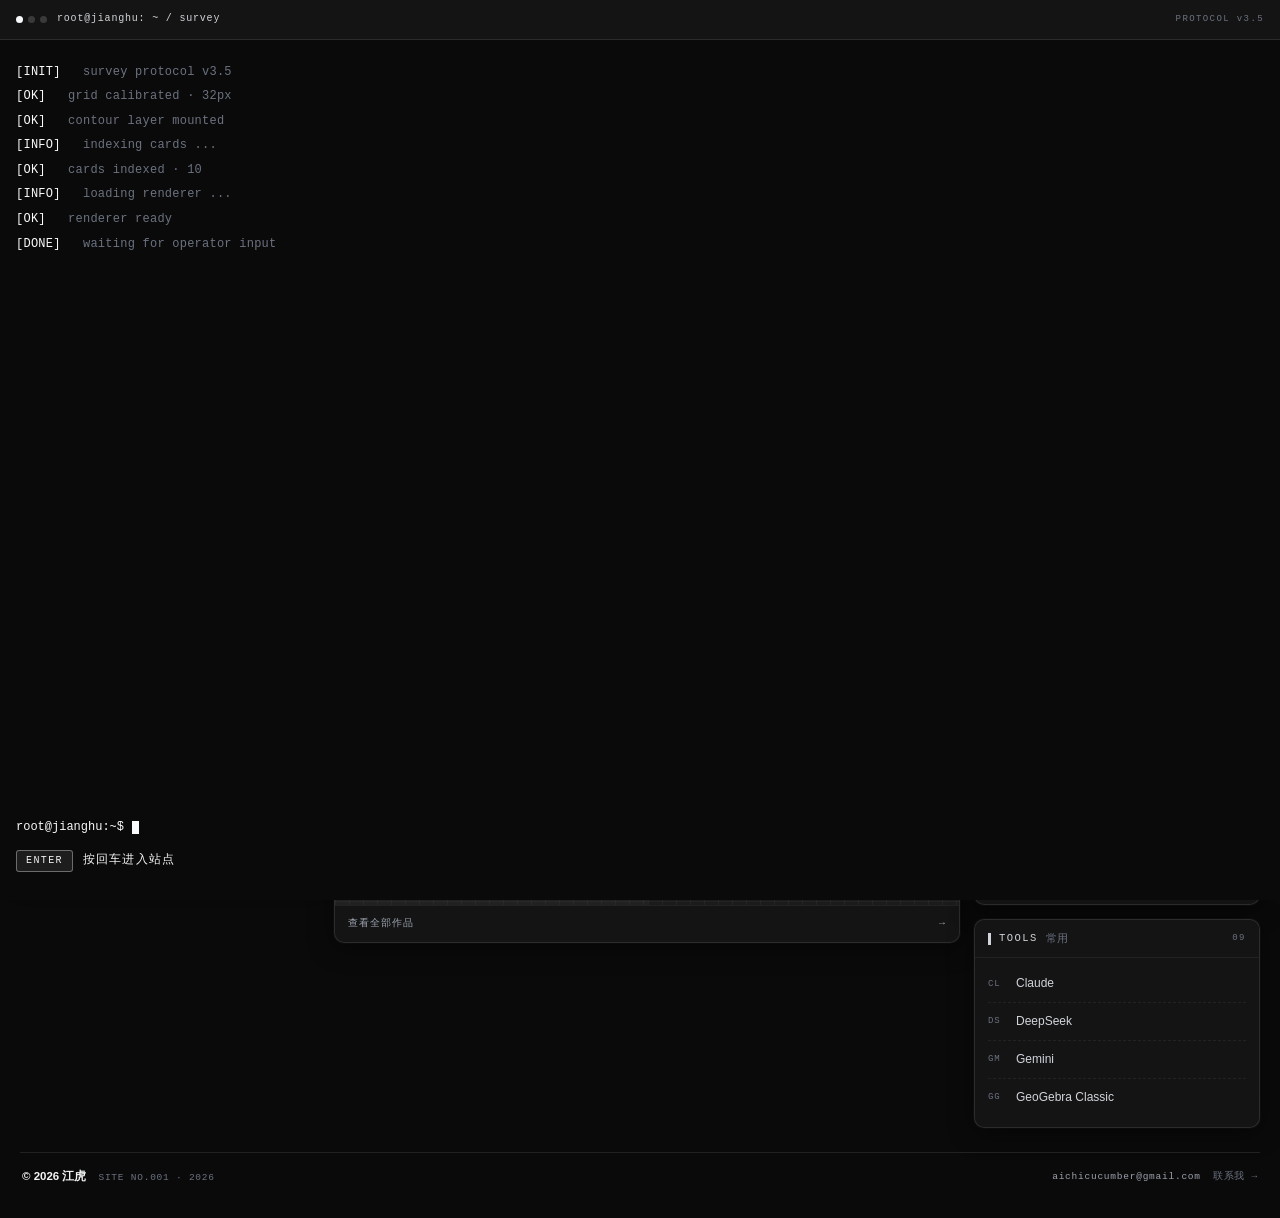
==== commit dfafcef6: "feat: 上传 7 个作品到 works/ 并从作品页可点开" ====
--- a/index.html
+++ b/index.html
@@ -204,24 +204,27 @@
       <div class="panel-head"><span>GALLERY</span><span class="zh">作品集</span><span class="idx"></span></div>
       <!-- ✏️【改这里】每格作品：改编号、名字、类型、年份、链接 -->
       <div class="gallery">
-        <a class="shot shot-a" data-idx="01" href="#" target="_blank" rel="noopener">
+        <a class="shot shot-a" data-idx="01" href="works/terrain-survey.html" target="_blank" rel="noopener">
           <span class="shot-idx">01</span>
-          <span class="shot-name">个人主页</span>
-          <span class="shot-meta">网页 · 2026</span>
-          <span class="shot-go">VIEW →</span>
-        </a>
-        <a class="shot shot-b" data-idx="02" href="#" target="_blank" rel="noopener">
-          <span class="shot-idx">02</span>
           <span class="shot-name">地形测绘</span>
           <span class="shot-meta">实验 · 2026</span>
           <span class="shot-go">VIEW →</span>
         </a>
-        <a class="shot shot-c" data-idx="03" href="#" target="_blank" rel="noopener">
-          <span class="shot-idx">03</span>
+
+        <a class="shot shot-b" data-idx="02" href="works/tank-aim.html" target="_blank" rel="noopener">
+          <span class="shot-idx">02</span>
           <span class="shot-name">装甲坦克</span>
           <span class="shot-meta">游戏 · 2026</span>
           <span class="shot-go">VIEW →</span>
         </a>
+
+        <a class="shot shot-c" data-idx="03" href="works/chem-equilibrium.html" target="_blank" rel="noopener">
+          <span class="shot-idx">03</span>
+          <span class="shot-name">化学平衡</span>
+          <span class="shot-meta">实验 · 2026</span>
+          <span class="shot-go">VIEW →</span>
+        </a>
+
         <a class="shot shot-d" data-idx="04" href="#" target="_blank" rel="noopener">
           <span class="shot-idx">04</span>
           <span class="shot-name">待补充</span>
--- a/assets/style.css
+++ b/assets/style.css
@@ -751,18 +751,18 @@
 .tags span:hover { background: var(--ink); color: var(--inv); border-color: var(--ink); }
 
 /* ---------- 引言卡 ---------- */
-.quote { padding: 26px 22px 18px; }
+.quote { padding: 20px 20px 14px; }
 .quote-text {
-  font-size: 17px;
-  line-height: 1.95;
+  font-size: 16.5px;
+  line-height: 1.85;
   letter-spacing: .01em;
   color: var(--ink-1);
 }
 .quote-foot {
   display: flex;
   gap: 8px;
-  margin-top: 16px;
-  padding-top: 12px;
+  margin-top: 12px;
+  padding-top: 10px;
   border-top: 1px solid var(--line-soft);
   font-size: 10px;
   letter-spacing: .1em;
@@ -775,8 +775,8 @@
   display: grid;
   grid-template-columns: 60px 44px minmax(0, 1fr);
   align-items: baseline;
-  gap: 11px;
-  padding: 12px 13px;
+  gap: 10px;
+  padding: 10px 13px;
   border-bottom: 1px solid var(--line-soft);
   transition: background .16s var(--ease);
 }
@@ -814,12 +814,13 @@
 }
 .shot {
   position: relative;
-  display: flex;
-  flex-direction: column;
-  justify-content: flex-end;
-  gap: 2px;
-  min-height: 176px;
-  padding: 14px;
+  display: grid;
+  grid-template-columns: auto minmax(0, 1fr);
+  grid-template-rows: auto auto;
+  align-content: center;
+  gap: 1px 11px;
+  min-height: 88px;
+  padding: 10px 13px;
   background: var(--panel-solid);
   overflow: hidden;
   transition: background .2s var(--ease);
@@ -839,22 +840,24 @@
 .shot:hover { background: var(--hover); }
 
 .shot-idx {
-  position: absolute;
-  top: 11px;
-  left: 14px;
-  font-family: var(--mono);
-  font-size: 9.5px;
-  letter-spacing: .12em;
+  grid-column: 1;
+  grid-row: 1 / span 2;
+  align-self: center;
+  font-family: var(--mono);
+  font-size: 10px;
+  letter-spacing: .1em;
   color: var(--ink-4);
 }
 .shot-name {
-  position: relative;
-  font-size: 14.5px;
+  grid-column: 2;
+  grid-row: 1;
+  font-size: 14px;
   font-weight: 600;
   color: var(--ink-1);
 }
 .shot-meta {
-  position: relative;
+  grid-column: 2;
+  grid-row: 2;
   font-family: var(--mono);
   font-size: 10px;
   letter-spacing: .08em;
@@ -878,15 +881,15 @@
 .shot::after {
   content: attr(data-idx);
   position: absolute;
-  right: 12px;
-  bottom: 4px;
-  font-family: var(--mono);
-  font-size: 52px;
+  right: 11px;
+  bottom: 6px;
+  font-family: var(--mono);
+  font-size: 34px;
   font-weight: 700;
   letter-spacing: -.05em;
   line-height: 1;
   color: var(--ink);
-  opacity: .045;
+  opacity: .03;
   pointer-events: none;
 }
 
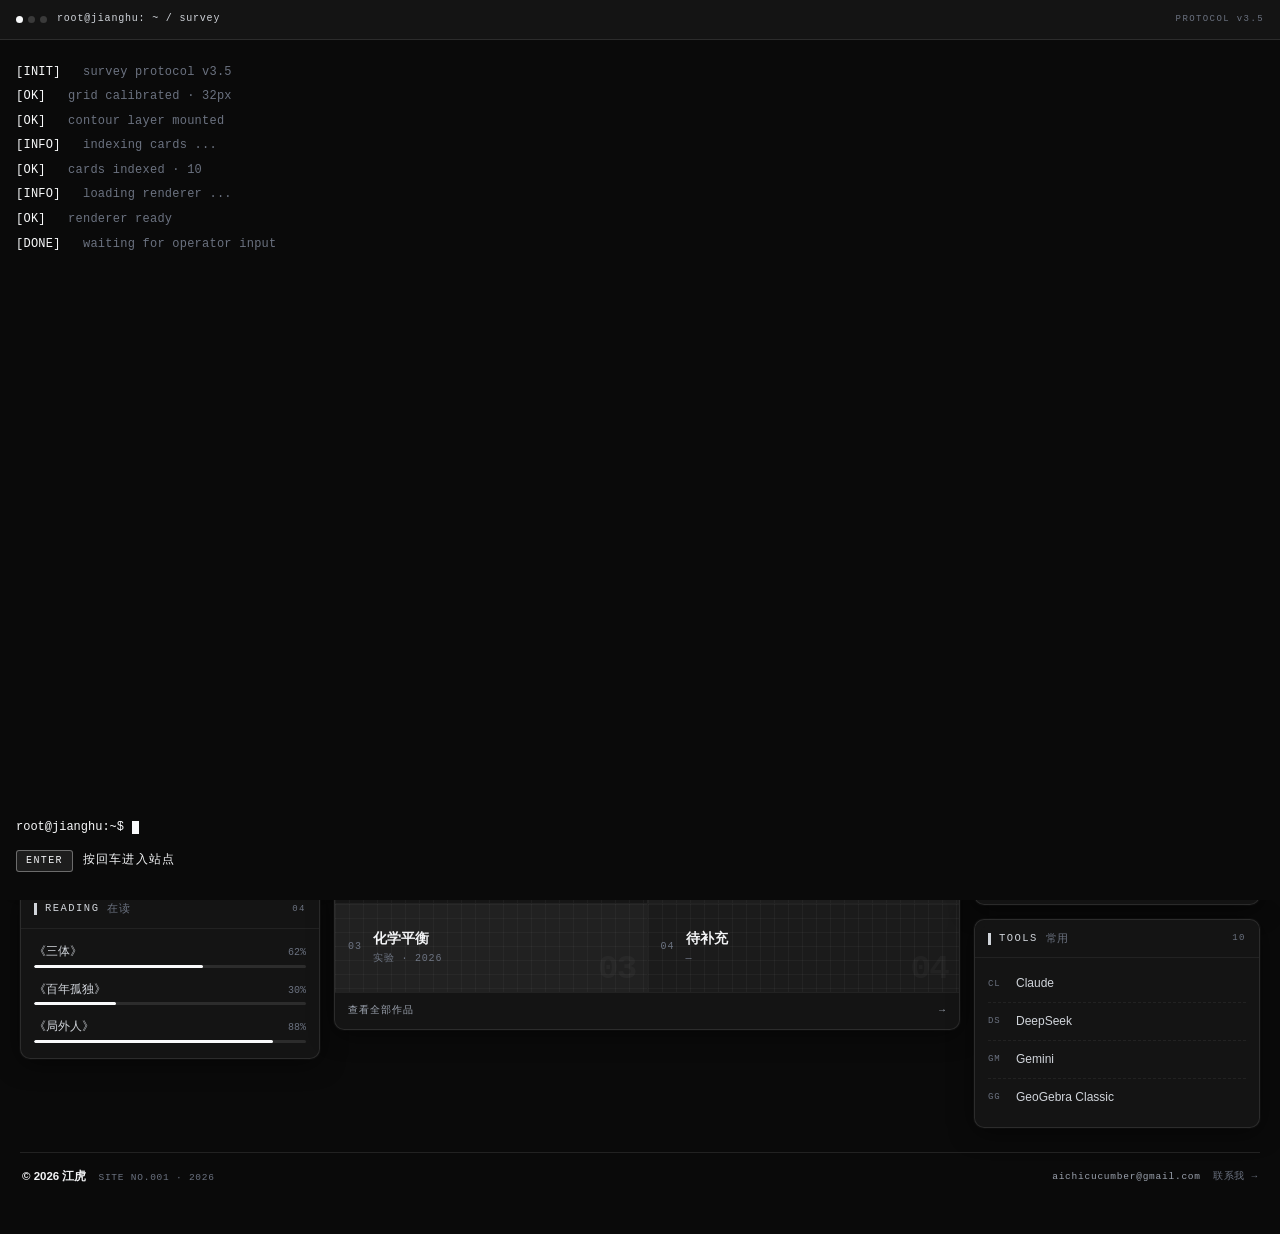
==== commit b2096686: "fix: 等高线冻结形状防跳动 + 主页加在读卡平衡三栏" ====
--- a/index.html
+++ b/index.html
@@ -144,6 +144,16 @@
       </div>
     </section>
 
+    <section class="panel">
+      <div class="panel-head"><span>READING</span><span class="zh">在读</span><span class="idx"></span></div>
+      <!-- ✏️【改这里】书名和读到哪了，--w 要和数字一致 -->
+      <div class="bars">
+        <div class="bar"><span class="bar-name">《三体》</span><span class="bar-val">62%</span><i style="--w:62%"></i></div>
+        <div class="bar"><span class="bar-name">《百年孤独》</span><span class="bar-val">30%</span><i style="--w:30%"></i></div>
+        <div class="bar"><span class="bar-name">《局外人》</span><span class="bar-val">88%</span><i style="--w:88%"></i></div>
+      </div>
+    </section>
+
 </aside>
 
   <!-- ---------- 中栏 ---------- -->
@@ -194,6 +204,20 @@
         <span class="tag">心情</span>
         <span class="title">连续一周没睡好
           <span class="sub">晚上躺下脑子停不下来</span>
+        </span>
+      </li>
+      <li>
+        <span class="date">260915</span>
+        <span class="tag">日常</span>
+        <span class="title">把手机调成黑白
+          <span class="sub">确实没那么想玩了</span>
+        </span>
+      </li>
+      <li>
+        <span class="date">260901</span>
+        <span class="tag">心情</span>
+        <span class="title">开学第一周
+          <span class="sub">作息还没倒过来</span>
         </span>
       </li>
     </ul>
--- a/assets/style.css
+++ b/assets/style.css
@@ -1546,3 +1546,25 @@
   word-break: break-word;
   text-shadow: 0 0 12px rgba(255, 255, 255, .08);
 }
+
+/* 有截图的作品缩略图 */
+.work-thumb.has-img {
+  background-size: cover;
+  background-position: center top;
+  background-repeat: no-repeat;
+}
+.work-thumb.has-img::before { display: none; }
+.work-thumb.has-img b { display: none; }
+
+/* 截图缩略图：遮罩单独一层，便于 hover 提亮 */
+.work-thumb.has-img { background-position: center center; }
+.work-thumb.has-img::after {
+  content: "";
+  position: absolute;
+  inset: 0;
+  background: linear-gradient(180deg, rgba(8, 10, 9, .34) 0%, rgba(8, 10, 9, .04) 40%, rgba(8, 10, 9, .58) 100%);
+  transition: opacity .3s var(--ease);
+  pointer-events: none;
+}
+.work-card:hover .work-thumb.has-img::after { opacity: .45; }
+.work-thumb .badge { z-index: 2; }
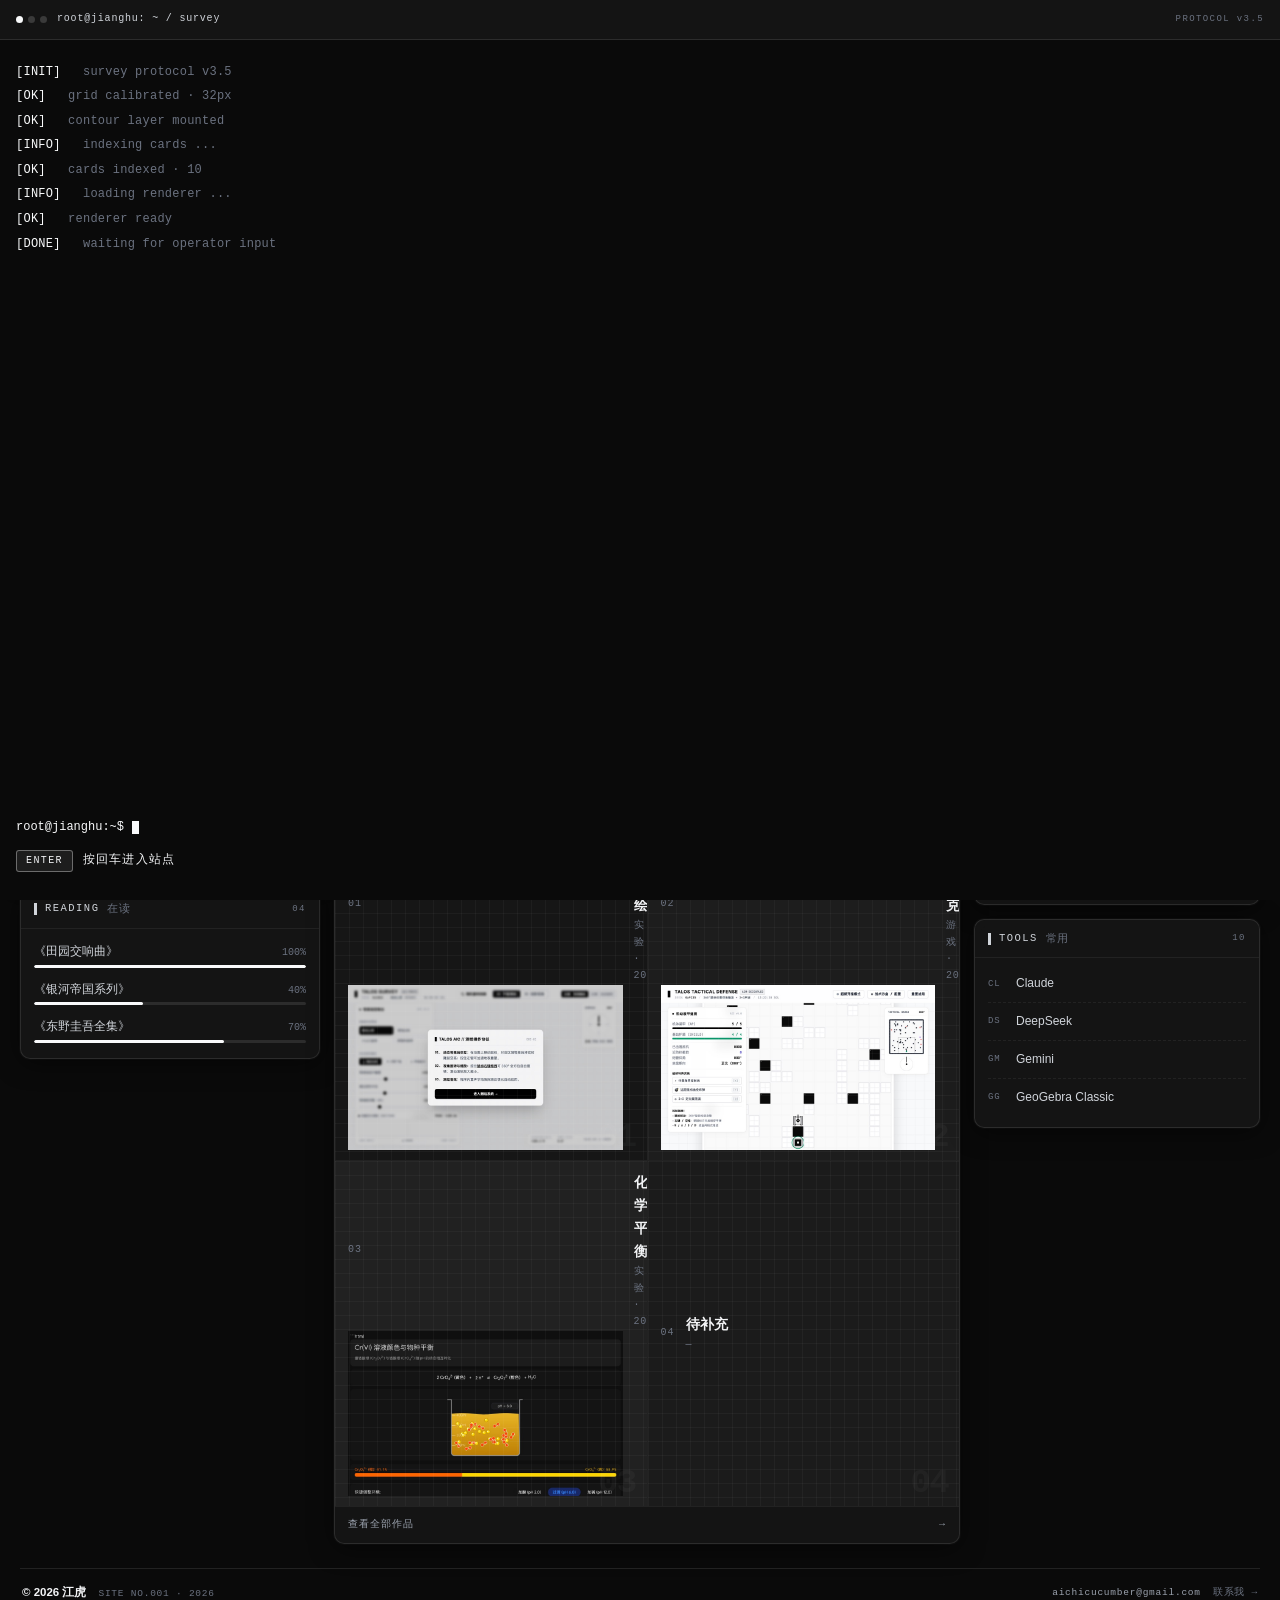
==== commit b993566f: "update index.html" ====
--- a/index.html
+++ b/index.html
@@ -16,7 +16,8 @@
 document.documentElement.classList.add('js');
 /* 本次会话已经进过站：直接跳过启动遮罩，避免回主页时又弹一次 */
 try {
-  if (sessionStorage.getItem('boot-seen') === '1') {
+  var _r = document.referrer || '';
+  if (_r && _r.indexOf(location.host) !== -1) {
     document.documentElement.classList.add('boot-off');
   }
 } catch (e) {}
@@ -148,9 +149,9 @@
       <div class="panel-head"><span>READING</span><span class="zh">在读</span><span class="idx"></span></div>
       <!-- ✏️【改这里】书名和读到哪了，--w 要和数字一致 -->
       <div class="bars">
-        <div class="bar"><span class="bar-name">《三体》</span><span class="bar-val">62%</span><i style="--w:62%"></i></div>
-        <div class="bar"><span class="bar-name">《百年孤独》</span><span class="bar-val">30%</span><i style="--w:30%"></i></div>
-        <div class="bar"><span class="bar-name">《局外人》</span><span class="bar-val">88%</span><i style="--w:88%"></i></div>
+        <div class="bar"><span class="bar-name">《田园交响曲》</span><span class="bar-val">100%</span><i style="--w:100%"></i></div>
+        <div class="bar"><span class="bar-name">《银河帝国系列》</span><span class="bar-val">40%</span><i style="--w:40%"></i></div>
+        <div class="bar"><span class="bar-name">《东野圭吾全集》</span><span class="bar-val">70%</span><i style="--w:70%"></i></div>
       </div>
     </section>
 
@@ -228,21 +229,24 @@
       <div class="panel-head"><span>GALLERY</span><span class="zh">作品集</span><span class="idx"></span></div>
       <!-- ✏️【改这里】每格作品：改编号、名字、类型、年份、链接 -->
       <div class="gallery">
-        <a class="shot shot-a" data-idx="01" href="works/terrain-survey.html" target="_blank" rel="noopener">
+        <a class="shot shot-a has-img" data-idx="01" href="works/terrain-survey.html" target="_blank" rel="noopener">
+          <img class="shot-img" src="works/thumbs/terrain-survey.jpg" alt="" loading="lazy" />
           <span class="shot-idx">01</span>
           <span class="shot-name">地形测绘</span>
           <span class="shot-meta">实验 · 2026</span>
           <span class="shot-go">VIEW →</span>
         </a>
 
-        <a class="shot shot-b" data-idx="02" href="works/tank-aim.html" target="_blank" rel="noopener">
+        <a class="shot shot-b has-img" data-idx="02" href="works/tank-aim.html" target="_blank" rel="noopener">
+          <img class="shot-img" src="works/thumbs/tank-aim.jpg" alt="" loading="lazy" />
           <span class="shot-idx">02</span>
           <span class="shot-name">装甲坦克</span>
           <span class="shot-meta">游戏 · 2026</span>
           <span class="shot-go">VIEW →</span>
         </a>
 
-        <a class="shot shot-c" data-idx="03" href="works/chem-equilibrium.html" target="_blank" rel="noopener">
+        <a class="shot shot-c has-img" data-idx="03" href="works/chem-equilibrium.html" target="_blank" rel="noopener">
+          <img class="shot-img" src="works/thumbs/chem-equilibrium.jpg" alt="" loading="lazy" />
           <span class="shot-idx">03</span>
           <span class="shot-name">化学平衡</span>
           <span class="shot-meta">实验 · 2026</span>
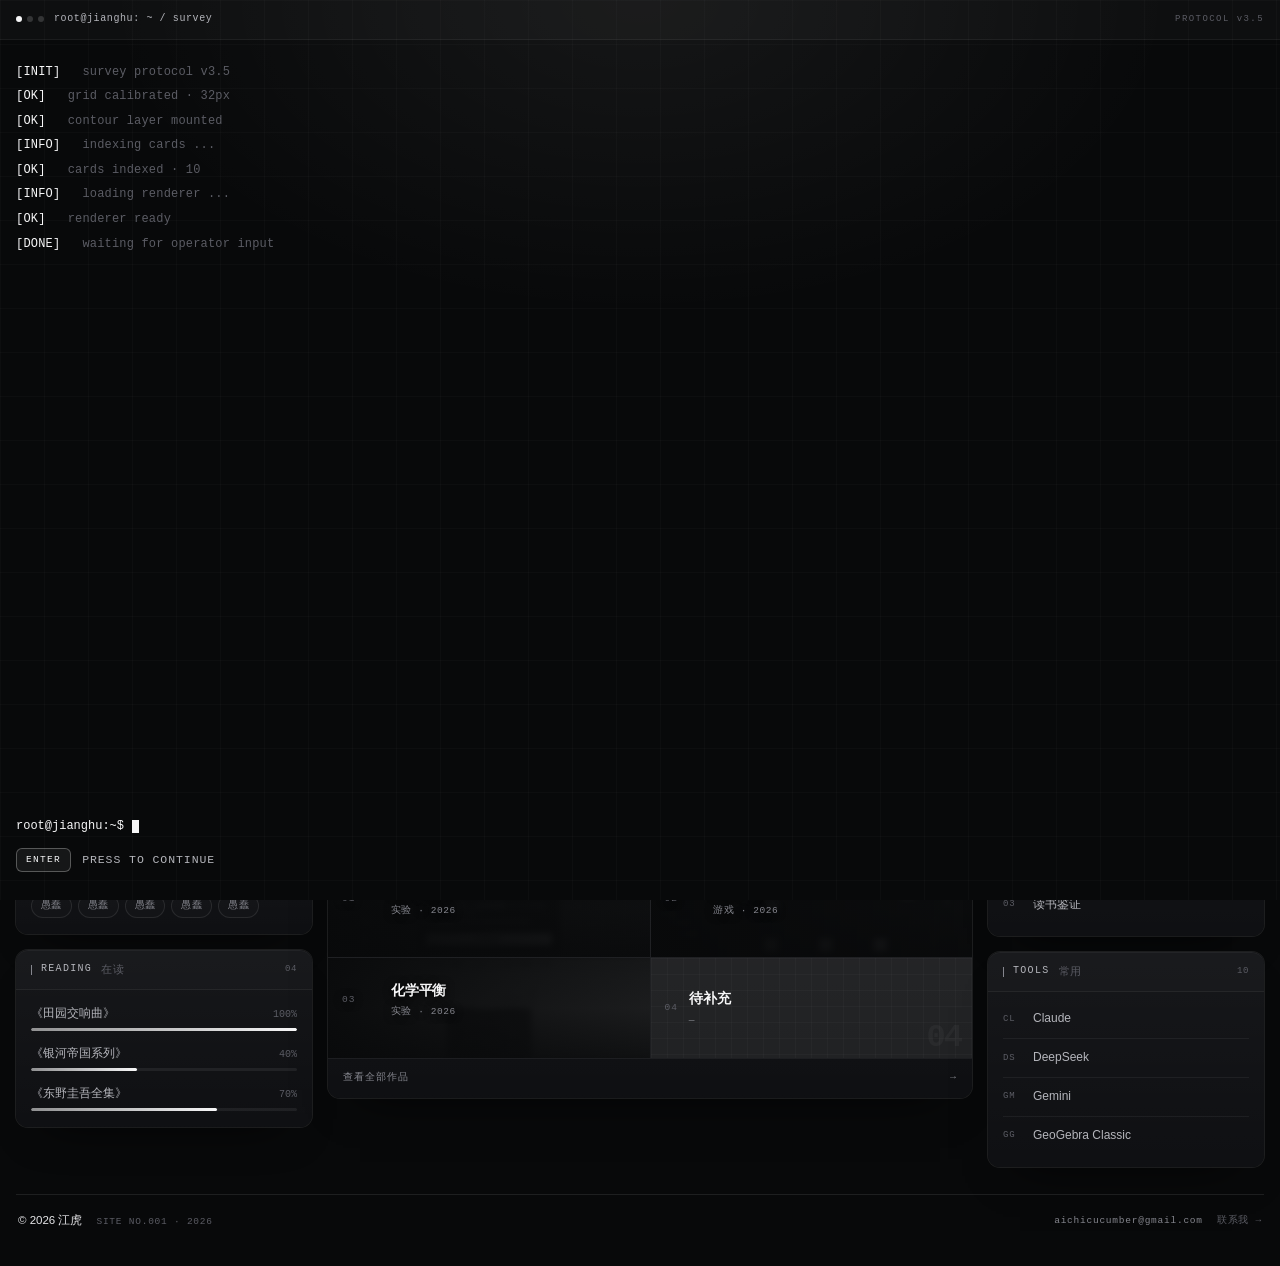
==== commit 98d74db3: "ui: 重整界面 + 入场迷雾 / 平滑等高线 / 全方块 3D 悬停 - 参照 Geist 重做配色、发丝线、圆角与导航 - 新增 fog.js：进主页一层迷雾，鼠标划过散开 - 重写 contou" ====
--- a/index.html
+++ b/index.html
@@ -344,6 +344,7 @@
 </div>
 
 <script src="assets/contours.js"></script>
+<script src="assets/fog.js"></script>
 <script src="assets/main.js"></script>
 </body>
 </html>
--- a/assets/style.css
+++ b/assets/style.css
@@ -1,36 +1,63 @@
 /* ============================================================
-   江虎 · 个人站
-   极简黑白 / 测绘仪表风。改色改字体只需动下面 :root 里的变量。
+   江虎 · 个人站  —  UI v2
+   设计参照：Vercel Geist（开源设计系统）
+     · 黑白双色，只用一条红做强调
+     · 1px 发丝线 + “阴影当边框”，不用粗描边
+     · 负字距随字号缩放，字重只用 400 / 500 / 600
+     · 8px 间距网格，圆角 6 / 8 / 12 / 全圆
+   仍然是零依赖：不引外部字体、不引框架。
+   改色改字体只需动下面 :root。
    ============================================================ */
 
 /* ---------- tokens ---------- */
 :root {
   color-scheme: dark;
 
-  --bg: #0a0a0a;
-  --panel: rgba(22, 22, 22, .88);
-  --panel-solid: #161616;
-  --ink: #f9fafb;
-  --ink-1: #f3f4f6;
-  --ink-2: #d1d5db;
-  --ink-3: #9ca3af;
-  --ink-4: #6b7280;
-  --line: rgba(255, 255, 255, .1);
-  --line-soft: rgba(255, 255, 255, .06);
-  --grid: rgba(255, 255, 255, .04);
-  --hover: rgba(255, 255, 255, .05);
-  --inv: #0a0a0a;
-  --tick-bg: #000000;
-  --tick-fg: #f9fafb;
-
-  --mono: ui-monospace, "SF Mono", SFMono-Regular, Menlo, Consolas, "JetBrains Mono", monospace;
+  /* 表面：越靠上越亮，做出层叠，而不是一堆同样的黑块 */
+  --bg: #08090a;
+  --panel: rgba(15, 16, 19, .93);
+  --panel-solid: #101113;
+  --panel-hi: rgba(255, 255, 255, .045);
+
+  /* 墨色（Geist Neutral 的深色版） */
+  --ink: #f7f7f8;
+  --ink-1: #e6e6e9;
+  --ink-2: #b4b5bb;
+  --ink-3: #85868e;
+  --ink-4: #5b5c64;
+
+  /* 线 */
+  --line: rgba(255, 255, 255, .09);
+  --line-soft: rgba(255, 255, 255, .055);
+  --line-strong: rgba(255, 255, 255, .18);
+  --grid: rgba(255, 255, 255, .022);
+  --hover: rgba(255, 255, 255, .04);
+
+  /* 唯一强调色：Geist Ship Red */
+  --red: #ff5a4f;
+  --red-soft: rgba(255, 90, 79, .1);
+  --red-line: rgba(255, 90, 79, .3);
+
+  --inv: #08090a;
+  --tick-bg: #0c0d0f;
+  --tick-fg: #b4b5bb;
+
+  --mono: ui-monospace, "SF Mono", SFMono-Regular, Menlo, Consolas, "Liberation Mono", monospace;
   --sans: -apple-system, BlinkMacSystemFont, "Segoe UI", "PingFang SC", "Hiragino Sans GB", "Microsoft YaHei", sans-serif;
 
-  --r: 10px;
-  --gap: 14px;
-  --max: 1240px;
-  --shadow: 0 4px 26px -2px rgba(0, 0, 0, .6), 0 0 0 1px rgba(255, 255, 255, .03);
+  --r: 12px;
+  --r-sm: 8px;
+  --r-xs: 6px;
+  --gap: 16px;
+  --max: 1280px;
+
+  --ring: 0 0 0 1px var(--line), inset 0 1px 0 var(--panel-hi);
+  --ring-hover: 0 0 0 1px var(--line-strong), inset 0 1px 0 rgba(255, 255, 255, .07);
+  --shadow: 0 24px 48px -32px rgba(0, 0, 0, .9);
+  --shadow-hover: 0 32px 60px -30px rgba(0, 0, 0, 1);
+
   --ease: cubic-bezier(.22, .61, .36, 1);
+  --ease-out: cubic-bezier(.16, 1, .3, 1);
 }
 
 /* ---------- base ---------- */
@@ -38,7 +65,7 @@
 
 html {
   scroll-behavior: smooth;
-  scroll-padding-top: 70px;
+  scroll-padding-top: 74px;
   -webkit-text-size-adjust: 100%;
 }
 
@@ -53,111 +80,175 @@
   font-size: 13.5px;
   line-height: 1.65;
   -webkit-font-smoothing: antialiased;
-  transition: background .3s var(--ease), color .3s var(--ease);
-}
-
-/* 动态等高线画布 */
+  -moz-osx-font-smoothing: grayscale;
+  font-feature-settings: "kern" 1;
+  overflow-x: hidden;
+}
+
+/* 顶部一层极淡的顶光，避免整页死黑 */
+body::before {
+  content: "";
+  position: fixed;
+  inset: 0 0 auto;
+  height: 420px;
+  z-index: 0;
+  pointer-events: none;
+  background: radial-gradient(70% 100% at 50% 0%, rgba(255, 255, 255, .05), transparent 72%);
+}
+
+img { max-width: 100%; display: block; }
+a { color: inherit; text-decoration: none; }
+p { margin: 0; }
+h1, h2, h3 { margin: 0; font-weight: 600; }
+ul, dl, dd { margin: 0; padding: 0; list-style: none; }
+
+.mono { font-family: var(--mono); font-variant-numeric: tabular-nums; }
+.dim { color: var(--ink-4); }
+
+::selection { background: var(--ink); color: var(--bg); }
+
+::-webkit-scrollbar { width: 11px; height: 11px; }
+::-webkit-scrollbar-track { background: var(--bg); }
+::-webkit-scrollbar-thumb {
+  background: rgba(255, 255, 255, .13);
+  border: 3px solid var(--bg);
+  border-radius: 99px;
+}
+::-webkit-scrollbar-thumb:hover { background: rgba(255, 255, 255, .24); }
+
+/* ---------- 背景层 ---------- */
 .bg-contours {
   position: fixed;
   inset: 0;
   z-index: 0;
   display: block;
   pointer-events: none;
-  opacity: .9;
-}
-
-/* 建筑网格背景 */
+  opacity: .85;
+  -webkit-mask-image: radial-gradient(130% 110% at 50% 32%, #000 42%, rgba(0, 0, 0, .5) 100%);
+  mask-image: radial-gradient(130% 110% at 50% 32%, #000 42%, rgba(0, 0, 0, .5) 100%);
+}
+
 .bg-grid {
   position: fixed;
   inset: 0;
   z-index: 0;
   pointer-events: none;
-  background-size: 32px 32px;
   background-image:
     linear-gradient(to right, var(--grid) 1px, transparent 1px),
-    linear-gradient(to bottom, var(--grid) 1px, transparent 1px);
-}
-
-img { max-width: 100%; display: block; }
-a { color: inherit; text-decoration: none; }
-p { margin: 0; }
-h1, h2, h3 { margin: 0; font-weight: 600; }
-ul, dl, dd { margin: 0; padding: 0; list-style: none; }
-
-.mono { font-family: var(--mono); }
-.dim { color: var(--ink-4); }
-
-::selection { background: var(--ink); color: var(--bg); }
+    linear-gradient(to bottom, var(--grid) 1px, transparent 1px),
+    url("data:image/svg+xml,%3Csvg xmlns='http://www.w3.org/2000/svg' width='160' height='160'%3E%3Cfilter id='n'%3E%3CfeTurbulence type='fractalNoise' baseFrequency='.85' numOctaves='3' stitchTiles='stitch'/%3E%3C/filter%3E%3Crect width='160' height='160' filter='url(%23n)' opacity='.035'/%3E%3C/svg%3E");
+  background-size: 40px 40px, 40px 40px, 160px 160px;
+}
+
+/* ---------- 入场迷雾（仅主页） ---------- */
+.fog-layer {
+  position: fixed;
+  inset: 0;
+  z-index: 45;
+  width: 100%;
+  height: 100%;
+  display: block;
+  pointer-events: none;
+  opacity: 0;
+  transition: opacity 1.1s var(--ease-out);
+  will-change: opacity;
+}
 
 /* ---------- 顶栏 ---------- */
 .topbar {
   position: sticky;
   top: 0;
   z-index: 40;
-  height: 56px;
-  border-bottom: 1px solid var(--line);
-  background: var(--bg);
-  backdrop-filter: saturate(180%) blur(14px);
-  -webkit-backdrop-filter: saturate(180%) blur(14px);
-}
-@supports (background: color-mix(in srgb, red 50%, transparent)) {
-  .topbar { background: color-mix(in srgb, var(--bg) 82%, transparent); }
+  height: 58px;
+  border-bottom: 1px solid var(--line-soft);
+  background: rgba(8, 9, 10, .72);
+  backdrop-filter: saturate(180%) blur(18px);
+  -webkit-backdrop-filter: saturate(180%) blur(18px);
 }
 
 .topbar-inner {
   display: flex;
-  align-items: stretch;
+  align-items: center;
+  gap: 20px;
   height: 100%;
-  width: min(100% - 28px, var(--max));
+  width: min(100% - 32px, var(--max));
   margin: 0 auto;
 }
-
-.topbar-stat {
-  display: flex;
-  align-items: center;
-  gap: 16px;
-  margin-left: 20px;
-  padding-left: 20px;
-  border-left: 1px solid var(--line-soft);
-  font-family: var(--mono);
-  font-size: 9.5px;
-  letter-spacing: .1em;
-  color: var(--ink-4);
-  white-space: nowrap;
-}
-.topbar-stat span { display: inline-flex; align-items: center; }
-.topbar-stat .live { margin-right: 5px; }
 
 .brand {
   display: flex;
   align-items: center;
   gap: 11px;
-  padding: 0 18px 0 0;
   flex: none;
 }
+
+/* 准星方块：比原来那根竖条更像仪器铭牌 */
 .brand-mark {
-  width: 4px;
-  height: 26px;
-  background: var(--ink);
-  transition: background .3s var(--ease);
-}
-.brand-text { display: flex; flex-direction: column; line-height: 1.3; }
+  position: relative;
+  width: 22px;
+  height: 22px;
+  flex: none;
+  border: 1px solid var(--line-strong);
+  border-radius: var(--r-xs);
+  background-image: radial-gradient(circle at 50% 50%, var(--ink) 0 1.5px, transparent 1.7px);
+  transition: border-color .22s var(--ease);
+}
+.brand-mark::after {
+  content: "";
+  position: absolute;
+  inset: 3px;
+  border: 1px solid rgba(255, 255, 255, .1);
+  border-radius: 3px;
+}
+.brand:hover .brand-mark { border-color: var(--ink); }
+
+.brand-text { display: flex; flex-direction: column; line-height: 1.25; }
 .brand-text strong {
   font-size: 13.5px;
-  font-weight: 700;
-  letter-spacing: .02em;
+  font-weight: 600;
+  letter-spacing: -.01em;
+  color: var(--ink);
 }
 .brand-text small {
-  font-family: var(--mono);
-  font-size: 9.5px;
-  letter-spacing: .1em;
+  margin-top: 2px;
+  font-family: var(--mono);
+  font-size: 9px;
+  letter-spacing: .11em;
   color: var(--ink-4);
   font-variant-numeric: tabular-nums;
 }
 
+.topbar-stat {
+  display: flex;
+  align-items: center;
+  gap: 12px;
+  padding-left: 18px;
+  border-left: 1px solid var(--line-soft);
+  font-family: var(--mono);
+  font-size: 9px;
+  letter-spacing: .12em;
+  color: var(--ink-4);
+  white-space: nowrap;
+}
+.topbar-stat span { display: inline-flex; align-items: center; }
+.topbar-stat span + span::before {
+  content: "";
+  width: 1px;
+  height: 9px;
+  margin-right: 12px;
+  background: var(--line);
+}
+.topbar-stat .live { margin-right: 6px; }
+
+/* 导航：分段控件，而不是整条反色 */
 .tabs {
   display: flex;
+  gap: 2px;
   margin-left: auto;
+  padding: 3px;
+  border: 1px solid var(--line-soft);
+  border-radius: 10px;
+  background: rgba(255, 255, 255, .022);
   overflow-x: auto;
   scrollbar-width: none;
 }
@@ -166,23 +257,28 @@
 .tabs a {
   display: grid;
   place-items: center;
-  padding: 0 22px;
+  height: 30px;
+  padding: 0 15px;
+  border-radius: 7px;
   font-size: 12.5px;
   color: var(--ink-3);
-  border-left: 1px solid var(--line-soft);
   white-space: nowrap;
-  transition: background .16s var(--ease), color .16s var(--ease);
+  transition: background .18s var(--ease), color .18s var(--ease);
 }
 .tabs a:hover { background: var(--hover); color: var(--ink); }
-.tabs a.active { background: var(--ink); color: var(--inv); }
-.tabs a:last-child { padding-right: 26px; }
+.tabs a.active {
+  background: var(--ink);
+  color: var(--inv);
+  font-weight: 500;
+  box-shadow: 0 1px 2px rgba(0, 0, 0, .45);
+}
 
 /* ---------- 顶部氛围图 ---------- */
 .banner {
   position: relative;
-  height: clamp(148px, 15vw, 190px);
+  height: clamp(150px, 15vw, 198px);
   overflow: hidden;
-  border-bottom: 1px solid var(--line);
+  border-bottom: 1px solid var(--line-soft);
   z-index: 1;
 }
 .banner img {
@@ -192,45 +288,54 @@
   height: 100%;
   object-fit: cover;
   object-position: center 42%;
-  filter: grayscale(.45) brightness(.58) contrast(1.15);
+  filter: brightness(.6) contrast(1.12);
+  transform: translate3d(var(--bx, 0px), var(--by, 0px), 0) scale(1.02);
+  transition: transform .55s var(--ease-out);
+  will-change: transform;
+}
+/* 鼠标放上去，大图缓慢放大一点 */
+.banner:hover img {
+  transform: translate3d(var(--bx, 0px), var(--by, 0px), 0) scale(1.06);
 }
 .banner::after {
   content: "";
   position: absolute;
   inset: 0;
-  background: linear-gradient(
-    180deg,
-    rgba(10, 10, 10, .9) 0%,
-    rgba(10, 10, 10, .42) 46%,
-    rgba(10, 10, 10, .78) 80%,
-    var(--bg) 100%
-  );
+  background:
+    linear-gradient(90deg, rgba(8, 9, 10, .78) 0%, rgba(8, 9, 10, .3) 46%, rgba(8, 9, 10, .62) 100%),
+    linear-gradient(180deg, rgba(8, 9, 10, .6) 0%, rgba(8, 9, 10, .28) 44%, rgba(8, 9, 10, .88) 86%, var(--bg) 100%);
 }
 .banner-inner {
   position: relative;
   z-index: 2;
-  width: min(100% - 28px, var(--max));
+  width: min(100% - 32px, var(--max));
   margin: 0 auto;
   height: 100%;
   display: flex;
   align-items: flex-end;
   justify-content: space-between;
   gap: 20px;
-  padding-bottom: 15px;
+  padding-bottom: 18px;
 }
 .banner-slogan {
-  font-size: clamp(16px, 2.1vw, 23px);
+  font-size: clamp(17px, 2.1vw, 24px);
+  font-weight: 500;
   letter-spacing: -.02em;
   color: var(--ink);
-  text-shadow: 0 1px 14px rgba(0, 0, 0, .85);
+  text-shadow: 0 1px 18px rgba(0, 0, 0, .9);
 }
 .banner-tag {
   font-family: var(--mono);
-  font-size: 9.5px;
+  font-size: 9px;
   letter-spacing: .16em;
-  color: var(--ink-3);
+  color: var(--ink-2);
   white-space: nowrap;
-  text-shadow: 0 1px 10px rgba(0, 0, 0, .9);
+  padding: 4px 9px;
+  border: 1px solid rgba(255, 255, 255, .16);
+  border-radius: 99px;
+  background: rgba(8, 9, 10, .35);
+  backdrop-filter: blur(8px);
+  -webkit-backdrop-filter: blur(8px);
 }
 
 /* ---------- 三栏布局 ---------- */
@@ -239,12 +344,12 @@
   z-index: 1;
   flex: 1 0 auto;
   display: grid;
-  grid-template-columns: 300px minmax(0, 1fr) 286px;
+  grid-template-columns: 296px minmax(0, 1fr) 276px;
   gap: var(--gap);
   align-items: start;
-  width: min(100% - 28px, var(--max));
+  width: min(100% - 32px, var(--max));
   margin: 0 auto;
-  padding: var(--gap) 0 24px;
+  padding: var(--gap) 0 28px;
   counter-reset: pn;
 }
 
@@ -255,41 +360,42 @@
   position: relative;
   z-index: 1;
   flex: 1 0 auto;
-  width: min(100% - 28px, var(--max));
+  width: min(100% - 32px, var(--max));
   margin: 0 auto;
-  padding: var(--gap) 0 24px;
+  padding: var(--gap) 0 28px;
   counter-reset: pn;
   display: grid;
   gap: var(--gap);
   align-content: start;
 }
 
-.layout-2 {
-  grid-template-columns: 300px minmax(0, 1fr);
-}
+.layout-2 { grid-template-columns: 296px minmax(0, 1fr); }
 
 .page-head {
   display: flex;
   align-items: flex-end;
   justify-content: space-between;
-  gap: 24px;
-  padding: 20px 2px 18px;
+  gap: 32px;
+  padding: 24px 2px 20px;
   border-bottom: 1px solid var(--line);
 }
 .page-head h1 {
-  font-size: clamp(26px, 3.4vw, 34px);
-  letter-spacing: -.02em;
-  margin-top: 6px;
+  font-size: clamp(28px, 3.4vw, 36px);
+  font-weight: 600;
+  letter-spacing: -.035em;
+  line-height: 1.1;
+  margin-top: 8px;
+  color: var(--ink);
 }
 .eyebrow-mono {
   font-family: var(--mono);
-  font-size: 9.5px;
+  font-size: 9px;
   letter-spacing: .16em;
   color: var(--ink-4);
   text-transform: uppercase;
 }
 .page-desc {
-  max-width: 38ch;
+  max-width: 40ch;
   font-size: 12.5px;
   line-height: 1.8;
   color: var(--ink-3);
@@ -302,385 +408,125 @@
   align-items: center;
   justify-content: space-between;
   gap: 10px;
-  padding: 10px 13px;
+  padding: 11px 15px;
   border-top: 1px solid var(--line-soft);
   font-family: var(--mono);
   font-size: 10px;
   letter-spacing: .1em;
   color: var(--ink-3);
-  transition: background .16s var(--ease), color .16s var(--ease);
-}
-.more-link:hover { background: var(--ink); color: var(--inv); }
-
-/* ---------- 作品页 ---------- */
-.work-grid {
-  display: grid;
-  grid-template-columns: repeat(2, minmax(0, 1fr));
-  gap: var(--gap);
-}
-
-.work-card {
-  position: relative;
-  display: flex;
-  flex-direction: column;
-  background: var(--panel);
-  border: 1px solid var(--line);
-  border-radius: var(--r);
-  box-shadow: var(--shadow);
-  overflow: hidden;
-  transition: transform .28s var(--ease), box-shadow .28s var(--ease), border-color .28s var(--ease);
-}
-.work-card:hover {
-  transform: translateY(-3px);
-  box-shadow: 0 10px 34px -14px rgba(0, 0, 0, .28);
-  border-color: var(--ink);
-}
-
-.work-thumb {
-  position: relative;
-  height: 180px;
-  border-bottom: 1px solid var(--line-soft);
-  background: color-mix(in srgb, var(--ink) 3%, var(--panel-solid));
-  overflow: hidden;
-}
-.work-thumb::before {
-  content: "";
-  position: absolute;
-  inset: 0;
-  background-image:
-    linear-gradient(to right, var(--grid) 1px, transparent 1px),
-    linear-gradient(to bottom, var(--grid) 1px, transparent 1px);
-  background-size: 16px 16px;
-}
-.work-thumb b {
-  position: absolute;
-  right: 14px;
-  bottom: 6px;
-  font-family: var(--mono);
-  font-size: 54px;
-  font-weight: 700;
-  letter-spacing: -.05em;
-  line-height: 1;
-  color: var(--ink);
-  opacity: .05;
-}
-.work-thumb .badge {
-  position: absolute;
-  top: 12px;
-  left: 14px;
-  font-family: var(--mono);
-  font-size: 9px;
-  letter-spacing: .12em;
-  padding: 2px 7px;
-  border: 1px solid var(--line);
-  border-radius: 3px;
-  color: var(--ink-3);
-  background: var(--panel-solid);
-}
-
-/* 取景标记 */
-.work-thumb .aim {
-  position: absolute;
-  left: 50%;
-  top: 50%;
-  width: 58px;
-  height: 58px;
-  margin: -29px 0 0 -29px;
-  border: 1px solid color-mix(in srgb, var(--ink) 22%, transparent);
-  border-radius: 50%;
-  display: grid;
-  place-items: center;
-  transition: transform .45s var(--ease), border-color .3s var(--ease);
-}
-.work-thumb .aim::after {
-  content: "";
-  width: 4px;
-  height: 4px;
-  border-radius: 50%;
-  background: var(--ink);
-  opacity: .35;
-}
-.work-thumb .aim::before {
-  content: "";
-  position: absolute;
-  inset: -5px;
-  border: 1px dashed color-mix(in srgb, var(--ink) 10%, transparent);
-  border-radius: 50%;
-}
-.work-card:hover .work-thumb .aim {
-  transform: scale(1.14);
-  border-color: color-mix(in srgb, var(--ink) 48%, transparent);
-}
-
-.work-body { padding: 15px 16px 17px; display: flex; flex-direction: column; flex: 1; }
-.work-title {
-  display: flex;
-  align-items: baseline;
-  gap: 10px;
-  justify-content: space-between;
-  font-size: 15.5px;
-  font-weight: 600;
-}
-.work-title span {
-  font-family: var(--mono);
-  font-size: 9.5px;
-  letter-spacing: .1em;
-  color: var(--ink-4);
-  font-weight: 400;
-}
-.work-desc {
-  margin-top: 7px;
-  font-size: 12.5px;
-  line-height: 1.8;
-  color: var(--ink-3);
-}
-.work-tags { display: flex; flex-wrap: wrap; gap: 5px; margin-top: 13px; }
-.work-tags i {
-  font-style: normal;
-  font-family: var(--mono);
-  font-size: 9.5px;
-  letter-spacing: .05em;
-  padding: 2px 7px;
-  border: 1px solid var(--line);
-  border-radius: 3px;
-  color: var(--ink-3);
-}
-
-/* ---------- 时间线 ---------- */
-.timeline { padding: 4px 0; }
-.timeline li {
-  position: relative;
-  padding: 13px 14px 13px 32px;
-  border-bottom: 1px solid var(--line-soft);
-}
-.timeline li:last-child { border-bottom: 0; }
-.timeline li::before {
-  content: "";
-  position: absolute;
-  left: 15px;
-  top: 20px;
-  width: 5px;
-  height: 5px;
-  border-radius: 50%;
-  background: var(--ink);
-}
-.timeline li::after {
-  content: "";
-  position: absolute;
-  left: 17px;
-  top: 27px;
-  bottom: -6px;
-  width: 1px;
-  background: var(--line);
-}
-.timeline li:last-child::after { display: none; }
-.timeline .year {
-  display: block;
-  font-family: var(--mono);
-  font-size: 10px;
-  letter-spacing: .1em;
-  color: var(--ink-4);
-  margin-bottom: 3px;
-}
-.timeline .what { font-size: 13px; color: var(--ink-1); line-height: 1.65; }
-.timeline .where { font-size: 11.5px; color: var(--ink-4); margin-top: 2px; }
-
-/* ---------- 全文列表 ---------- */
-.updates-full li {
-  grid-template-columns: 64px 48px minmax(0, 1fr);
-}
-.updates-full .sub {
-  display: block;
-  margin-top: 3px;
-  font-size: 11.5px;
-  color: var(--ink-4);
-  line-height: 1.65;
-}
-
-/* ---------- 联系页 ---------- */
-.contact-hero { padding: 28px 22px 26px; }
-.contact-hero h1 {
-  font-size: clamp(26px, 4.6vw, 42px);
-  letter-spacing: -.03em;
-  line-height: 1.18;
-  margin: 12px 0 22px;
-}
-.contact-note {
-  margin-top: 20px;
-  padding-top: 16px;
-  border-top: 1px solid var(--line-soft);
-  font-size: 12.5px;
-  line-height: 1.85;
-  color: var(--ink-3);
-}
-.contact-mail {
-  display: inline-block;
-  font-size: clamp(20px, 4vw, 34px);
-  font-weight: 600;
-  letter-spacing: -.02em;
-  color: var(--ink);
-  background-image: linear-gradient(var(--ink), var(--ink));
-  background-repeat: no-repeat;
-  background-position: 0 100%;
-  background-size: 100% 1.5px;
-  padding-bottom: 6px;
-  transition: background-size .3s var(--ease), color .25s var(--ease);
-  word-break: break-all;
-}
-.contact-mail:hover {
-  background-size: 100% 40%;
-  background-position: 0 86%;
-}
-
-.contact-grid {
-  display: grid;
-  grid-template-columns: repeat(auto-fit, minmax(215px, 1fr));
-  gap: var(--gap);
-}
-.contact-card {
-  display: flex;
-  align-items: center;
-  gap: 12px;
-  padding: 16px 15px;
-  background: var(--panel);
-  border: 1px solid var(--line);
-  border-radius: var(--r);
-  box-shadow: var(--shadow);
-  transition: background .16s var(--ease), color .16s var(--ease), border-color .16s var(--ease), transform .2s var(--ease);
-}
-.contact-card:hover {
-  background: var(--ink);
-  color: var(--inv);
-  border-color: var(--ink);
-  transform: translateY(-2px);
-}
-.contact-card svg { flex: none; opacity: .8; }
-.contact-card .k {
-  display: block;
-  font-family: var(--mono);
-  font-size: 9.5px;
-  letter-spacing: .12em;
-  opacity: .55;
-}
-.contact-card .v { font-size: 13px; font-weight: 500; }
+  transition: background .18s var(--ease), color .18s var(--ease);
+}
+.more-link:hover { background: rgba(255, 255, 255, .045); color: var(--ink); }
+.more-link span:last-child { transition: transform .22s var(--ease-out); }
+.more-link:hover span:last-child { transform: translateX(3px); }
 
 /* ---------- 卡片 ---------- */
 .panel {
-  background: var(--panel);
-  border: 1px solid var(--line);
+  position: relative;
+  background-color: var(--panel);
+  background-image: linear-gradient(180deg, rgba(255, 255, 255, .04), rgba(255, 255, 255, .008));
   border-radius: var(--r);
-  box-shadow: var(--shadow);
+  box-shadow: var(--ring), var(--shadow);
   overflow: hidden;
-  backdrop-filter: blur(16px);
-  -webkit-backdrop-filter: blur(16px);
-  transition: background .3s var(--ease), border-color .3s var(--ease);
+  transform: perspective(900px) rotateX(var(--rx, 0deg)) rotateY(var(--ry, 0deg));
+  transition: transform .12s var(--ease-out);
 }
 
 .panel-head {
   display: flex;
   align-items: center;
-  gap: 8px;
-  padding: 10px 13px;
+  gap: 9px;
+  padding: 11px 15px;
   border-bottom: 1px solid var(--line-soft);
-  font-family: var(--mono);
-  font-size: 10.5px;
-  letter-spacing: .14em;
+  background: rgba(255, 255, 255, .012);
+  font-family: var(--mono);
+  font-size: 10px;
+  font-weight: 500;
+  letter-spacing: .13em;
   text-transform: uppercase;
   color: var(--ink-2);
 }
 .panel-head::before {
   content: "";
-  width: 3px;
-  height: 12px;
-  background: currentColor;
+  width: 1px;
+  height: 10px;
   flex: none;
+  background: var(--ink-3);
 }
 .panel-head .zh {
   font-family: var(--sans);
-  letter-spacing: .05em;
-  color: var(--ink-4);
   font-size: 10.5px;
+  letter-spacing: .04em;
+  color: var(--ink-4);
 }
 .panel-head .idx {
   margin-left: auto;
   font-size: 9px;
-  color: var(--ink-4);
-  font-variant-numeric: tabular-nums;
+  letter-spacing: .06em;
+  color: var(--ink-4);
   counter-increment: pn;
 }
-.panel-head .idx::before {
-  content: counter(pn, decimal-leading-zero);
-}
+.panel-head .idx::before { content: counter(pn, decimal-leading-zero); }
 
 /* ---------- 个人信息 ---------- */
-.profile-body { padding: 18px 16px 16px; }
+.profile-body { padding: 18px 16px 17px; }
 
 .avatar {
-  width: 96px;
-  height: 96px;
-  display: grid;
-  place-items: center;
-  margin-bottom: 15px;
-  border: 1px solid var(--line);
-  border-radius: 4px;
+  width: 92px;
+  height: 92px;
+  border-radius: 50%;
+  overflow: hidden;
   background-color: var(--hover);
-  background-image:
-    linear-gradient(45deg, var(--grid) 25%, transparent 25%, transparent 75%, var(--grid) 75%),
-    linear-gradient(45deg, var(--grid) 25%, transparent 25%, transparent 75%, var(--grid) 75%);
-  background-size: 10px 10px;
-  background-position: 0 0, 5px 5px;
-  overflow: hidden;
-}
-.avatar span {
-  font-family: var(--mono);
-  font-size: 24px;
-  font-weight: 700;
-  letter-spacing: -.02em;
-  color: var(--ink);
-}
-
+}
 img.avatar {
   object-fit: cover;
-  background-image: none;
-  width: 96px;
-  height: 96px;
-  display: block;
-  filter: saturate(.9) brightness(1.02);
-  transition: filter .45s var(--ease);
-}
-img.avatar:hover { filter: saturate(1.15) brightness(1.12); }
-
-.link-grid-single { grid-template-columns: 1fr; }
-
-.name { font-size: 24px; letter-spacing: -.01em; line-height: 1.2; }
+  filter: saturate(.95) brightness(1.02);
+  box-shadow: 0 0 0 1px var(--line), 0 10px 26px -14px rgba(0, 0, 0, .9);
+  transition: filter .5s var(--ease), box-shadow .3s var(--ease), transform .45s var(--ease-out);
+}
+img.avatar:hover {
+  filter: saturate(1.15) brightness(1.1);
+  transform: scale(1.04);
+  box-shadow: 0 0 0 1px var(--line-strong), 0 12px 30px -14px rgba(0, 0, 0, .95);
+}
+
+.name {
+  margin-top: 15px;
+  font-size: 23px;
+  font-weight: 600;
+  letter-spacing: -.025em;
+  line-height: 1.2;
+  color: var(--ink);
+}
 
 .name-en {
-  font-family: var(--mono);
-  font-size: 10.5px;
-  letter-spacing: .18em;
-  color: var(--ink-4);
-  margin-top: 5px;
+  margin-top: 6px;
+  font-family: var(--mono);
+  font-size: 10px;
+  letter-spacing: .2em;
+  color: var(--ink-4);
 }
 
 .role {
   display: inline-block;
-  margin-top: 11px;
-  padding: 2px 9px;
-  font-family: var(--mono);
-  font-size: 10.5px;
-  letter-spacing: .06em;
+  margin-top: 12px;
+  padding: 3px 10px;
+  font-family: var(--mono);
+  font-size: 10px;
+  letter-spacing: .05em;
   color: var(--ink-2);
   border: 1px solid var(--line);
-  border-radius: 3px;
+  border-radius: 99px;
+  background: rgba(255, 255, 255, .02);
 }
 
 .bio {
-  margin-top: 13px;
-  padding-top: 13px;
+  margin-top: 14px;
+  padding-top: 14px;
   border-top: 1px solid var(--line-soft);
-  font-size: 13px;
-  line-height: 1.9;
-  color: var(--ink-3);
+  font-size: 12.8px;
+  line-height: 1.95;
+  color: #9a9ba3;
 }
 
 /* 状态跑马灯 */
@@ -689,13 +535,16 @@
   background: var(--tick-bg);
   color: var(--tick-fg);
   overflow: hidden;
-  padding: 5px 0;
+  padding: 6px 0;
+  -webkit-mask-image: linear-gradient(90deg, transparent, #000 7%, #000 93%, transparent);
+  mask-image: linear-gradient(90deg, transparent, #000 7%, #000 93%, transparent);
 }
 .ticker-track {
   display: flex;
   width: max-content;
-  animation: slide 26s linear infinite;
-}
+  animation: slide 30s linear infinite;
+}
+.ticker:hover .ticker-track { animation-play-state: paused; }
 .ticker-track span {
   font-family: var(--mono);
   font-size: 9.5px;
@@ -715,20 +564,21 @@
   gap: 1px;
   background: var(--line-soft);
 }
+.link-grid-single { grid-template-columns: 1fr; }
 .link-grid a {
   display: flex;
   align-items: center;
-  gap: 9px;
-  padding: 15px 14px;
+  gap: 10px;
+  padding: 14px 15px;
   background: var(--panel-solid);
   font-family: var(--mono);
   font-size: 11px;
-  letter-spacing: .09em;
+  letter-spacing: .02em;
   color: var(--ink-2);
-  transition: background .16s var(--ease), color .16s var(--ease);
-}
-.link-grid a svg { flex: none; opacity: .75; }
-.link-grid a:hover { background: var(--ink); color: var(--inv); }
+  transition: background .18s var(--ease), color .18s var(--ease);
+}
+.link-grid a svg { flex: none; opacity: .6; transition: opacity .18s var(--ease); }
+.link-grid a:hover { background: rgba(255, 255, 255, .055); color: var(--ink); }
 .link-grid a:hover svg { opacity: 1; }
 
 /* ---------- 标签 ---------- */
@@ -736,35 +586,46 @@
   display: flex;
   flex-wrap: wrap;
   gap: 6px;
-  padding: 13px 14px 15px;
+  padding: 14px 15px 16px;
 }
 .tags span {
   font-family: var(--mono);
   font-size: 10px;
-  letter-spacing: .05em;
-  padding: 3px 8px;
+  letter-spacing: .04em;
+  padding: 3px 9px;
   border: 1px solid var(--line);
-  border-radius: 3px;
+  border-radius: 99px;
   color: var(--ink-3);
-  transition: background .16s var(--ease), color .16s var(--ease), border-color .16s var(--ease);
-}
-.tags span:hover { background: var(--ink); color: var(--inv); border-color: var(--ink); }
+  background: rgba(255, 255, 255, .015);
+  transition: background .18s var(--ease), color .18s var(--ease), border-color .18s var(--ease);
+}
+.tags span:hover { background: var(--ink); border-color: var(--ink); color: var(--inv); }
 
 /* ---------- 引言卡 ---------- */
-.quote { padding: 20px 20px 14px; }
+.quote { padding: 24px 22px 15px 26px; }
+.quote::before {
+  content: "";
+  position: absolute;
+  left: 0;
+  top: 24px;
+  bottom: 24px;
+  width: 1px;
+  background: linear-gradient(180deg, var(--ink) 0%, rgba(255, 255, 255, .06) 100%);
+  opacity: .38;
+}
 .quote-text {
   font-size: 16.5px;
-  line-height: 1.85;
-  letter-spacing: .01em;
+  line-height: 1.9;
+  letter-spacing: -.005em;
   color: var(--ink-1);
 }
 .quote-foot {
   display: flex;
   gap: 8px;
-  margin-top: 12px;
-  padding-top: 10px;
+  margin-top: 14px;
+  padding-top: 12px;
   border-top: 1px solid var(--line-soft);
-  font-size: 10px;
+  font-size: 9.5px;
   letter-spacing: .1em;
   color: var(--ink-4);
 }
@@ -772,40 +633,59 @@
 /* ---------- 更新记录 ---------- */
 .updates { display: grid; }
 .updates li {
+  position: relative;
   display: grid;
-  grid-template-columns: 60px 44px minmax(0, 1fr);
+  grid-template-columns: 56px 44px minmax(0, 1fr);
   align-items: baseline;
-  gap: 10px;
-  padding: 10px 13px;
+  gap: 12px;
+  padding: 11px 15px;
   border-bottom: 1px solid var(--line-soft);
-  transition: background .16s var(--ease);
+  transition: background .18s var(--ease);
 }
 .updates li:last-child { border-bottom: 0; }
-.updates li:hover { background: var(--hover); }
+.updates li:hover { background: rgba(255, 255, 255, .028); }
 
 .updates .date {
   font-family: var(--mono);
-  font-size: 11px;
+  font-size: 10.5px;
   letter-spacing: .04em;
   color: var(--ink-4);
   font-variant-numeric: tabular-nums;
 }
 .updates .tag {
-  font-size: 10px;
+  font-family: var(--mono);
+  font-size: 9.5px;
   text-align: center;
-  padding: 1px 0;
+  padding: 2px 0;
   border: 1px solid var(--line);
-  border-radius: 3px;
+  border-radius: 99px;
   color: var(--ink-3);
   letter-spacing: .04em;
+  background: rgba(255, 255, 255, .015);
 }
 .updates .title {
   font-size: 13px;
-  color: var(--ink-2);
+  color: #c9cad0;
   line-height: 1.65;
 }
-
-/* ---------- 作品格 ---------- */
+.updates li:hover .title { color: var(--ink); }
+.updates .sub {
+  font-size: 11.5px;
+  color: var(--ink-4);
+  margin-left: .4em;
+}
+
+/* 全文列表 */
+.updates-full li { grid-template-columns: 60px 44px minmax(0, 1fr); }
+.updates-full .sub {
+  display: block;
+  margin: 3px 0 0;
+  font-size: 11.5px;
+  color: var(--ink-4);
+  line-height: 1.7;
+}
+
+/* ---------- 作品格（首页 2×2） ---------- */
 .gallery {
   display: grid;
   grid-template-columns: 1fr 1fr;
@@ -818,12 +698,12 @@
   grid-template-columns: auto minmax(0, 1fr);
   grid-template-rows: auto auto;
   align-content: center;
-  gap: 1px 11px;
-  min-height: 88px;
-  padding: 10px 13px;
-  background: var(--panel-solid);
+  gap: 2px 11px;
+  min-height: 100px;
+  padding: 13px 14px;
+  background: rgba(255, 255, 255, .012);
   overflow: hidden;
-  transition: background .2s var(--ease);
+  transition: background .22s var(--ease);
 }
 .shot::before {
   content: "";
@@ -832,48 +712,48 @@
   background-image:
     linear-gradient(to right, var(--grid) 1px, transparent 1px),
     linear-gradient(to bottom, var(--grid) 1px, transparent 1px);
-  background-size: 14px 14px;
-  opacity: .9;
-  transition: opacity .2s var(--ease);
-}
-.shot:hover::before { opacity: .45; }
-.shot:hover { background: var(--hover); }
+  background-size: 16px 16px;
+  transition: opacity .22s var(--ease);
+}
+.shot:hover { background: rgba(255, 255, 255, .04); }
+.shot:hover::before { opacity: .4; }
 
 .shot-idx {
   grid-column: 1;
   grid-row: 1 / span 2;
   align-self: center;
   font-family: var(--mono);
-  font-size: 10px;
+  font-size: 9.5px;
   letter-spacing: .1em;
   color: var(--ink-4);
 }
 .shot-name {
   grid-column: 2;
   grid-row: 1;
-  font-size: 14px;
+  font-size: 13.5px;
   font-weight: 600;
-  color: var(--ink-1);
+  letter-spacing: -.01em;
+  color: var(--ink);
 }
 .shot-meta {
   grid-column: 2;
   grid-row: 2;
   font-family: var(--mono);
-  font-size: 10px;
-  letter-spacing: .08em;
-  color: var(--ink-4);
+  font-size: 9.5px;
+  letter-spacing: .06em;
+  color: var(--ink-3);
 }
 .shot-go {
   position: absolute;
-  top: 11px;
+  top: 12px;
   right: 14px;
   font-family: var(--mono);
-  font-size: 9.5px;
+  font-size: 9px;
   letter-spacing: .1em;
   color: var(--ink);
   opacity: 0;
   transform: translateX(-4px);
-  transition: opacity .2s var(--ease), transform .2s var(--ease);
+  transition: opacity .22s var(--ease), transform .22s var(--ease-out);
 }
 .shot:hover .shot-go { opacity: 1; transform: none; }
 
@@ -882,37 +762,70 @@
   content: attr(data-idx);
   position: absolute;
   right: 11px;
-  bottom: 6px;
-  font-family: var(--mono);
-  font-size: 34px;
-  font-weight: 700;
-  letter-spacing: -.05em;
+  bottom: 4px;
+  font-family: var(--mono);
+  font-size: 32px;
+  font-weight: 600;
+  letter-spacing: -.06em;
   line-height: 1;
   color: var(--ink);
-  opacity: .03;
+  opacity: .035;
   pointer-events: none;
 }
 
-/* 四格用不同灰度区分 */
-.shot-b { background: color-mix(in srgb, var(--ink) 3%, var(--panel-solid)); }
-.shot-c { background: color-mix(in srgb, var(--ink) 5%, var(--panel-solid)); }
-.shot-d { background: color-mix(in srgb, var(--ink) 2%, var(--panel-solid)); }
+.shot-b { background: rgba(255, 255, 255, .022); }
+.shot-c { background: rgba(255, 255, 255, .032); }
+.shot-d { background: rgba(255, 255, 255, .016); }
+
+/* 截图缩略图：只当纹理，压到背景里，不跟文字抢 */
+.shot.has-img::before { display: none; }
+.shot-img {
+  position: absolute;
+  inset: 0;
+  width: 100%;
+  height: 100%;
+  object-fit: cover;
+  object-position: center;
+  filter: invert(1) grayscale(1) brightness(.62) contrast(1.05) blur(3px);
+  opacity: .45;
+  transform: scale(1.06);
+  transition: opacity .3s var(--ease), filter .3s var(--ease);
+  z-index: 0;
+}
+.shot:hover .shot-img { opacity: .72; filter: invert(1) grayscale(1) brightness(.78) contrast(1.05) blur(1.5px); }
+.shot.has-img > span { position: relative; z-index: 2; }
+.shot.has-img::after {
+  content: "";
+  display: block;
+  position: absolute;
+  inset: 0;
+  background:
+    linear-gradient(90deg, rgba(8, 9, 10, .95) 0%, rgba(8, 9, 10, .82) 42%, rgba(8, 9, 10, .64) 100%),
+    linear-gradient(180deg, rgba(8, 9, 10, .5) 0%, rgba(8, 9, 10, .3) 50%, rgba(8, 9, 10, .72) 100%);
+  opacity: 1;
+  z-index: 1;
+  pointer-events: none;
+}
+.shot.has-img .shot-idx,
+.shot.has-img .shot-name,
+.shot.has-img .shot-meta,
+.shot.has-img .shot-go { text-shadow: 0 1px 8px rgba(0, 0, 0, .95); }
 
 /* ---------- 档案读数 ---------- */
-.readout { padding: 6px 13px 10px; }
+.readout { padding: 4px 15px 10px; }
 .readout > div {
   display: flex;
   align-items: baseline;
-  gap: 8px;
-  padding: 8px 0;
-  border-bottom: 1px dashed var(--line-soft);
+  gap: 10px;
+  padding: 9px 0;
+  border-bottom: 1px solid var(--line-soft);
 }
 .readout > div:last-child { border-bottom: 0; }
 .readout dt {
   flex: none;
+  width: 38px;
   font-size: 11.5px;
   color: var(--ink-4);
-  width: 40px;
 }
 .readout dd {
   margin-left: auto;
@@ -921,6 +834,7 @@
   letter-spacing: .02em;
   color: var(--ink-2);
   text-align: right;
+  font-variant-numeric: tabular-nums;
 }
 
 .live {
@@ -929,21 +843,26 @@
   height: 5px;
   border-radius: 50%;
   background: var(--ink);
-  margin-right: 5px;
+  margin-right: 6px;
   vertical-align: 1px;
-  animation: blink 2.4s var(--ease) infinite;
+  box-shadow: 0 0 0 3px rgba(255, 255, 255, .06);
+  animation: blink 2.6s var(--ease) infinite;
 }
 @keyframes blink {
-  0%, 60%, 100% { opacity: 1; }
-  70%, 90% { opacity: .25; }
+  0%, 62%, 100% { opacity: 1; }
+  72%, 90% { opacity: .22; }
 }
 
 /* ---------- 技能条 ---------- */
-.bars { padding: 13px 13px 15px; display: grid; gap: 12px; }
+.bars { padding: 14px 15px 16px; display: grid; gap: 13px; max-width: 480px; }
+.col-mid .bars { max-width: none; }
+@media (min-width: 900px) {
+  .col-mid .bars { grid-template-columns: 1fr 1fr; column-gap: 44px; }
+}
 .bar {
   display: grid;
   grid-template-columns: 1fr auto;
-  gap: 3px 8px;
+  gap: 4px 8px;
   align-items: baseline;
 }
 .bar-name { font-size: 12px; color: var(--ink-2); }
@@ -957,7 +876,7 @@
   grid-column: 1 / -1;
   display: block;
   height: 3px;
-  background: var(--line);
+  background: rgba(255, 255, 255, .065);
   border-radius: 2px;
   position: relative;
   overflow: hidden;
@@ -967,10 +886,10 @@
   position: absolute;
   inset: 0;
   width: var(--w, 50%);
-  background: var(--ink);
+  background: linear-gradient(90deg, rgba(255, 255, 255, .5), var(--ink));
   border-radius: 2px;
   transform-origin: left;
-  animation: grow 1s var(--ease) both;
+  animation: grow 1.05s var(--ease-out) both;
 }
 @keyframes grow {
   from { transform: scaleX(0); }
@@ -978,24 +897,27 @@
 }
 
 /* ---------- NOW 清单 ---------- */
-.now { padding: 9px 13px 13px; display: grid; gap: 1px; }
+.now { padding: 8px 15px 14px; display: grid; }
 .now li {
   display: flex;
   align-items: flex-start;
-  gap: 9px;
-  padding: 8px 0;
+  gap: 10px;
+  padding: 9px 0;
   font-size: 12.5px;
   color: var(--ink-2);
   line-height: 1.6;
-}
+  border-bottom: 1px solid var(--line-soft);
+}
+.now li:last-child { border-bottom: 0; }
 .now .box {
   flex: none;
   width: 11px;
   height: 11px;
   margin-top: 4px;
-  border: 1px solid var(--ink-3);
-  border-radius: 2px;
+  border: 1px solid var(--ink-4);
+  border-radius: 3px;
   position: relative;
+  transition: background .18s var(--ease), border-color .18s var(--ease);
 }
 .now li.done .box { background: var(--ink); border-color: var(--ink); }
 .now li.done .box::after {
@@ -1010,26 +932,305 @@
   transform: rotate(42deg);
 }
 .now li.done { color: var(--ink-4); }
-.now li.done span:not(.box) { text-decoration: line-through; text-decoration-color: var(--line); }
+.now li.done span:not(.box) { text-decoration: line-through; text-decoration-color: var(--line-strong); }
 
 /* ---------- 常用工具 ---------- */
-.tools { padding: 8px 13px 12px; display: grid; gap: 1px; }
+.tools { padding: 8px 15px 12px; display: grid; }
 .tools li {
   display: flex;
   align-items: center;
   gap: 10px;
-  padding: 8px 0;
+  padding: 9px 0;
   font-size: 12px;
   color: var(--ink-2);
-  border-bottom: 1px dashed var(--line-soft);
+  border-bottom: 1px solid var(--line-soft);
 }
 .tools li:last-child { border-bottom: 0; }
 .tools .mono {
+  width: 20px;
+  flex: none;
   font-size: 9px;
   letter-spacing: .1em;
-  width: 18px;
-  flex: none;
-}
+}
+
+/* ---------- 作品页 ---------- */
+.work-grid {
+  display: grid;
+  grid-template-columns: repeat(2, minmax(0, 1fr));
+  gap: var(--gap);
+}
+
+.work-card {
+  position: relative;
+  display: flex;
+  flex-direction: column;
+  background-color: var(--panel);
+  background-image: linear-gradient(180deg, rgba(255, 255, 255, .04), rgba(255, 255, 255, .008));
+  border-radius: var(--r);
+  box-shadow: var(--ring), var(--shadow);
+  overflow: hidden;
+  transform: perspective(900px) rotateX(var(--rx, 0deg)) rotateY(var(--ry, 0deg));
+  transition: transform .12s var(--ease-out), box-shadow .3s var(--ease), background-color .3s var(--ease);
+}
+.work-card:hover {
+  transform: perspective(900px) translateY(-2px) rotateX(var(--rx, 0deg)) rotateY(var(--ry, 0deg));
+  box-shadow: var(--ring-hover), var(--shadow-hover);
+  z-index: 2;
+}
+
+.work-thumb {
+  position: relative;
+  height: 190px;
+  border-bottom: 1px solid var(--line-soft);
+  background-color: rgba(255, 255, 255, .02);
+  overflow: hidden;
+}
+.work-thumb::before {
+  content: "";
+  position: absolute;
+  inset: 0;
+  background-image:
+    linear-gradient(to right, var(--grid) 1px, transparent 1px),
+    linear-gradient(to bottom, var(--grid) 1px, transparent 1px);
+  background-size: 18px 18px;
+}
+.work-thumb b {
+  position: absolute;
+  right: 14px;
+  bottom: 4px;
+  font-family: var(--mono);
+  font-size: 52px;
+  font-weight: 600;
+  letter-spacing: -.06em;
+  line-height: 1;
+  color: var(--ink);
+  opacity: .045;
+}
+.work-thumb .badge {
+  position: absolute;
+  top: 12px;
+  left: 13px;
+  z-index: 3;
+  font-family: var(--mono);
+  font-size: 9px;
+  letter-spacing: .1em;
+  padding: 3px 8px;
+  border: 1px solid rgba(255, 255, 255, .18);
+  border-radius: 99px;
+  color: var(--ink-1);
+  background: rgba(8, 9, 10, .55);
+  backdrop-filter: blur(8px);
+  -webkit-backdrop-filter: blur(8px);
+}
+
+/* 取景标记 */
+.work-thumb .aim {
+  position: absolute;
+  left: 50%;
+  top: 50%;
+  width: 52px;
+  height: 52px;
+  margin: -26px 0 0 -26px;
+  border: 1px solid rgba(255, 255, 255, .22);
+  border-radius: 50%;
+  display: grid;
+  place-items: center;
+  z-index: 2;
+  transition: transform .5s var(--ease-out), border-color .3s var(--ease);
+  pointer-events: none;
+}
+.work-thumb .aim::after {
+  content: "";
+  width: 3px;
+  height: 3px;
+  border-radius: 50%;
+  background: var(--ink);
+  opacity: .45;
+}
+.work-thumb .aim::before {
+  content: "";
+  position: absolute;
+  inset: -5px;
+  border: 1px dashed rgba(255, 255, 255, .12);
+  border-radius: 50%;
+}
+.work-card:hover .work-thumb .aim {
+  transform: scale(1.1);
+  border-color: rgba(255, 255, 255, .55);
+}
+
+.work-body { padding: 16px 17px 18px; display: flex; flex-direction: column; flex: 1; }
+.work-title {
+  display: flex;
+  align-items: baseline;
+  gap: 12px;
+  justify-content: space-between;
+  font-size: 15.5px;
+  font-weight: 600;
+  letter-spacing: -.015em;
+  color: var(--ink);
+}
+.work-title span {
+  font-family: var(--mono);
+  font-size: 9.5px;
+  letter-spacing: .1em;
+  color: var(--ink-4);
+  font-weight: 400;
+}
+.work-desc {
+  margin-top: 8px;
+  font-size: 12.5px;
+  line-height: 1.8;
+  color: var(--ink-3);
+}
+.work-tags { display: flex; flex-wrap: wrap; gap: 5px; margin-top: 14px; }
+.work-tags i {
+  font-style: normal;
+  font-family: var(--mono);
+  font-size: 9.5px;
+  letter-spacing: .04em;
+  padding: 2px 8px;
+  border: 1px solid var(--line);
+  border-radius: 99px;
+  color: var(--ink-3);
+}
+
+/* 截图：用 multiply 压成暗屏，避免一片死白把整页拉亮 */
+.work-thumb.has-img {
+  background-size: cover;
+  background-position: center center;
+  background-repeat: no-repeat;
+  background-color: #26282c;
+  background-blend-mode: multiply;
+  transition: background-color .35s var(--ease);
+}
+.work-card:hover .work-thumb.has-img { background-color: #34373c; }
+.work-thumb.has-img::before { display: none; }
+.work-thumb.has-img b { display: none; }
+.work-thumb.has-img::after {
+  content: "";
+  position: absolute;
+  inset: 0;
+  background: linear-gradient(180deg, rgba(8, 9, 10, .1) 0%, rgba(8, 9, 10, 0) 50%, rgba(8, 9, 10, .5) 100%);
+  transition: opacity .3s var(--ease);
+  pointer-events: none;
+}
+.work-card:hover .work-thumb.has-img::after { opacity: .55; }
+
+/* ---------- 时间线 ---------- */
+.timeline { padding: 6px 0; }
+.timeline li {
+  position: relative;
+  padding: 14px 16px 14px 34px;
+  border-bottom: 1px solid var(--line-soft);
+}
+.timeline li:last-child { border-bottom: 0; }
+.timeline li::before {
+  content: "";
+  position: absolute;
+  left: 16px;
+  top: 21px;
+  width: 5px;
+  height: 5px;
+  border-radius: 50%;
+  background: var(--ink);
+  box-shadow: 0 0 0 3px rgba(255, 255, 255, .07);
+}
+.timeline li::after {
+  content: "";
+  position: absolute;
+  left: 18px;
+  top: 30px;
+  bottom: -6px;
+  width: 1px;
+  background: rgba(255, 255, 255, .14);
+}
+.timeline li:last-child::after { display: none; }
+.timeline .year {
+  display: block;
+  margin-bottom: 4px;
+  font-family: var(--mono);
+  font-size: 10px;
+  letter-spacing: .1em;
+  color: var(--ink-4);
+}
+.timeline .what { font-size: 13px; color: var(--ink-1); line-height: 1.7; }
+.timeline .where { margin-top: 3px; font-size: 11.5px; color: var(--ink-4); }
+
+/* ---------- 联系页 ---------- */
+.contact-hero { padding: 32px 26px 28px; }
+.contact-hero h1 {
+  font-size: clamp(28px, 4.4vw, 44px);
+  font-weight: 600;
+  letter-spacing: -.04em;
+  line-height: 1.14;
+  margin: 14px 0 24px;
+  color: var(--ink);
+}
+.contact-note {
+  margin-top: 22px;
+  padding-top: 18px;
+  border-top: 1px solid var(--line-soft);
+  font-size: 12.5px;
+  line-height: 1.9;
+  color: var(--ink-3);
+}
+.contact-mail {
+  display: inline-block;
+  font-size: clamp(20px, 3.8vw, 34px);
+  font-weight: 600;
+  letter-spacing: -.03em;
+  color: var(--ink);
+  background-image: linear-gradient(var(--ink), var(--ink));
+  background-repeat: no-repeat;
+  background-position: 0 100%;
+  background-size: 100% 1px;
+  padding-bottom: 6px;
+  transition: background-size .32s var(--ease-out), background-position .32s var(--ease-out), color .2s var(--ease);
+  word-break: break-all;
+}
+.contact-mail:hover {
+  background-size: 100% 42%;
+  background-position: 0 88%;
+  color: var(--inv);
+}
+
+.contact-grid {
+  display: grid;
+  grid-template-columns: repeat(auto-fit, minmax(220px, 1fr));
+  gap: var(--gap);
+}
+.contact-card {
+  position: relative;
+  display: flex;
+  align-items: center;
+  gap: 13px;
+  padding: 17px 16px;
+  background-color: var(--panel);
+  background-image: linear-gradient(180deg, rgba(255, 255, 255, .04), rgba(255, 255, 255, .008));
+  border-radius: var(--r);
+  box-shadow: var(--ring), var(--shadow);
+  overflow: hidden;
+  transform: perspective(900px) rotateX(var(--rx, 0deg)) rotateY(var(--ry, 0deg));
+  transition: background-color .2s var(--ease), color .2s var(--ease),
+              box-shadow .2s var(--ease), transform .12s var(--ease-out);
+}
+.contact-card:hover {
+  background-color: var(--ink);
+  background-image: none;
+  color: var(--inv);
+  box-shadow: 0 0 0 1px var(--ink), 0 20px 40px -22px rgba(0, 0, 0, .9);
+  transform: perspective(900px) translateY(-2px) rotateX(var(--rx, 0deg)) rotateY(var(--ry, 0deg));
+}
+.contact-card svg { flex: none; opacity: .75; }
+.contact-card .k {
+  display: block;
+  font-family: var(--mono);
+  font-size: 9px;
+  letter-spacing: .14em;
+  opacity: .55;
+}
+.contact-card .v { font-size: 13px; font-weight: 500; letter-spacing: -.005em; }
 
 /* ---------- 页脚 ---------- */
 .footer {
@@ -1040,74 +1241,74 @@
   justify-content: space-between;
   gap: 16px;
   flex-wrap: wrap;
-  width: min(100% - 28px, var(--max));
+  width: min(100% - 32px, var(--max));
   margin: 0 auto;
-  padding: 14px 2px 32px;
+  padding: 16px 2px 36px;
   border-top: 1px solid var(--line);
   font-size: 11px;
   color: var(--ink-3);
 }
-.footer-left, .footer-right { display: flex; align-items: baseline; gap: 12px; flex-wrap: wrap; }
-.footer strong { font-size: 11.5px; color: var(--ink-1); }
+.footer-left, .footer-right { display: flex; align-items: baseline; gap: 14px; flex-wrap: wrap; }
+.footer strong { font-size: 11.5px; font-weight: 500; color: var(--ink-1); }
 .footer .mono { font-size: 9.5px; letter-spacing: .08em; }
-.footer a { transition: color .16s var(--ease); }
+.footer a { transition: color .18s var(--ease); }
 .footer a:hover { color: var(--ink); }
 
-/* ---------- 响应式 ---------- */
-@media (max-width: 1120px) {
-  .layout { grid-template-columns: 280px minmax(0, 1fr); }
-  .topbar-stat { display: none; }
-  .col-right {
-    grid-column: 1 / -1;
-    display: grid;
-    grid-template-columns: repeat(2, 1fr);
-    gap: var(--gap);
-  }
-}
-
-@media (max-width: 860px) {
-  .layout { grid-template-columns: minmax(0, 1fr); width: min(100% - 20px, var(--max)); }
-  .layout-2 { grid-template-columns: minmax(0, 1fr); }
-  .page { width: min(100% - 20px, var(--max)); }
-  .page-head { flex-direction: column; align-items: flex-start; gap: 12px; }
-  .page-desc { text-align: left; max-width: none; }
-  .work-grid { grid-template-columns: minmax(0, 1fr); }
-  .topbar-inner { width: min(100% - 20px, var(--max)); }
-  .col-right { grid-template-columns: 1fr; }
-  .brand-text small { display: none; }
-  .brand-text .en { display: none; }
-  .brand { padding: 0 13px 0 0; }
-  .tabs a { padding: 0 13px; font-size: 12px; }
-  .topbar { height: 52px; }
-  .footer { width: min(100% - 20px, var(--max)); }
-}
-
-@media (max-width: 420px) {
-  .tabs a { padding: 0 9px; font-size: 11px; letter-spacing: -.01em; }
-  .brand { padding: 0 10px 0 0; gap: 7px; }
-  .brand-mark { width: 3px; height: 20px; }
-  .brand-text strong { font-size: 13px; }
-  .updates li { grid-template-columns: 54px 40px minmax(0, 1fr); gap: 8px; padding: 11px; }
-  .shot { min-height: 140px; padding: 12px; }
-  .quote { padding: 20px 16px 14px; }
-  .quote-text { font-size: 15.5px; }
-}
-
-/* ---------- 无障碍 ---------- */
-@media (prefers-reduced-motion: reduce) {
-  html { scroll-behavior: auto; }
-  .ticker-track, .live, .bar i::after { animation: none; }
-  * { transition-duration: .01ms !important; }
-}
-
-:focus-visible {
-  outline: 1.5px solid var(--ink);
-  outline-offset: 2px;
-}
-
 /* ============================================================
-   动画层
+   动效层
    ============================================================ */
+
+/* ---------- 光标聚光：卡片里跟着鼠标的一小片柔光 ---------- */
+.panel::after,
+.work-card::after,
+.contact-card::after {
+  content: "";
+  position: absolute;
+  inset: 0;
+  z-index: 6;
+  pointer-events: none;
+  opacity: 0;
+  transition: opacity .4s var(--ease);
+  background: radial-gradient(
+    260px circle at var(--mx, 50%) var(--my, 50%),
+    rgba(255, 255, 255, .065),
+    rgba(255, 255, 255, 0) 70%
+  );
+}
+.panel:hover::after,
+.work-card:hover::after,
+.contact-card:hover::after { opacity: 1; }
+
+/* ---------- 图标磁吸 ---------- */
+.link-grid a svg,
+.contact-card svg {
+  transition: transform .22s var(--ease-out), opacity .18s var(--ease);
+  will-change: transform;
+}
+
+/* ---------- 等高线纹理层：所有方块通用 ---------- */
+/* 倾斜时浮到相邻方块之上，避免被后一个盖住 */
+.panel:hover,
+.work-card:hover,
+.contact-card:hover { z-index: 2; will-change: transform; }
+
+.tex {
+  position: absolute;
+  inset: -16%;
+  z-index: 5;
+  pointer-events: none;
+  background-image: var(--contour-img, none);
+  background-size: 100% 100%;
+  background-repeat: no-repeat;
+  opacity: 0;
+  transform: translate3d(var(--cx, 0px), var(--cy, 0px), 0);
+  transition: opacity .45s var(--ease);
+  -webkit-mask-image: radial-gradient(80% 75% at 50% 46%, #000 20%, transparent 84%);
+  mask-image: radial-gradient(80% 75% at 50% 46%, #000 20%, transparent 84%);
+}
+.panel:hover > .tex,
+.work-card:hover > .tex,
+.contact-card:hover > .tex { opacity: .5; }
 
 /* ---------- 滚动进度 ---------- */
 .scroll-bar {
@@ -1118,7 +1319,7 @@
   width: 100%;
   transform: scaleX(0);
   transform-origin: 0 50%;
-  background: var(--ink);
+  background: linear-gradient(90deg, rgba(255, 255, 255, .35), var(--ink));
   z-index: 60;
   pointer-events: none;
 }
@@ -1130,47 +1331,60 @@
   z-index: 9999;
   display: flex;
   flex-direction: column;
-  background: #0a0a0a;
+  background: var(--bg);
   color: var(--ink);
   font-family: var(--mono);
-  transition: opacity .5s var(--ease), transform .5s var(--ease);
+  transition: opacity .55s var(--ease), transform .55s var(--ease);
+}
+.boot::before {
+  content: "";
+  position: absolute;
+  inset: 0;
+  pointer-events: none;
+  background:
+    radial-gradient(60% 50% at 50% 0%, rgba(255, 255, 255, .055), transparent 70%),
+    linear-gradient(to right, rgba(255, 255, 255, .018) 1px, transparent 1px),
+    linear-gradient(to bottom, rgba(255, 255, 255, .018) 1px, transparent 1px);
+  background-size: 100% 100%, 44px 44px, 44px 44px;
 }
 .boot.is-out {
   opacity: 0;
-  transform: translateY(-12px);
+  transform: translateY(-10px);
   pointer-events: none;
 }
 html.boot-off .boot { display: none; }
 
 .boot-bar {
+  position: relative;
   display: flex;
   align-items: center;
   gap: 10px;
   padding: 11px 16px;
-  background: #141414;
-  border-bottom: 1px solid rgba(255, 255, 255, .1);
+  background: rgba(255, 255, 255, .022);
+  border-bottom: 1px solid var(--line-soft);
   font-size: 10px;
-  letter-spacing: .14em;
+  letter-spacing: .13em;
   color: var(--ink-4);
 }
 .boot-dots { display: flex; gap: 5px; }
 .boot-dots i {
-  width: 7px;
-  height: 7px;
+  width: 6px;
+  height: 6px;
   border-radius: 50%;
-  background: #3a3a3a;
+  background: rgba(255, 255, 255, .16);
 }
 .boot-dots i:first-child { background: var(--ink); }
-.boot-title { color: var(--ink-2); letter-spacing: .08em; }
-.boot-mode { margin-left: auto; font-size: 9px; }
+.boot-title { color: var(--ink-2); letter-spacing: .06em; }
+.boot-mode { margin-left: auto; font-size: 9px; letter-spacing: .16em; }
 
 .boot-log {
+  position: relative;
   flex: 1;
   margin: 0;
   padding: 20px 16px;
   font-size: 12px;
   line-height: 2.05;
-  letter-spacing: .02em;
+  letter-spacing: .015em;
   color: var(--ink-4);
   white-space: pre-wrap;
   overflow: hidden;
@@ -1182,7 +1396,7 @@
 .boot-log .ln {
   display: block;
   opacity: 0;
-  animation: lineIn .22s ease forwards;
+  animation: lineIn .24s var(--ease) forwards;
 }
 @keyframes lineIn {
   from { opacity: 0; transform: translateY(3px); }
@@ -1190,6 +1404,7 @@
 }
 
 .boot-input {
+  position: relative;
   display: flex;
   align-items: center;
   gap: 8px;
@@ -1210,32 +1425,34 @@
 
 /* 等待回车 */
 .boot-ready {
+  position: relative;
   display: flex;
   align-items: center;
-  gap: 10px;
+  gap: 11px;
   padding: 0 16px 28px;
   font-size: 11.5px;
-  letter-spacing: .1em;
-  color: var(--ink-1);
+  letter-spacing: .08em;
+  color: var(--ink-2);
   opacity: 0;
-  animation: readyIn .45s var(--ease) forwards;
+  animation: readyIn .5s var(--ease) forwards;
 }
 .boot-ready .k {
-  padding: 2px 9px;
-  border: 1px solid rgba(255, 255, 255, .35);
-  border-radius: 3px;
-  background: rgba(255, 255, 255, .08);
-  font-size: 10px;
+  padding: 3px 9px;
+  border: 1px solid rgba(255, 255, 255, .28);
+  border-radius: var(--r-xs);
+  background: rgba(255, 255, 255, .06);
+  font-size: 9.5px;
   letter-spacing: .14em;
-  animation: keyPulse 1.7s ease-in-out infinite;
+  color: var(--ink);
+  animation: keyPulse 1.9s ease-in-out infinite;
 }
 @keyframes readyIn {
   from { opacity: 0; transform: translateY(6px); }
   to   { opacity: 1; transform: none; }
 }
 @keyframes keyPulse {
-  0%, 100% { border-color: rgba(255, 255, 255, .25); color: var(--ink-3); }
-  50%      { border-color: var(--ink); color: var(--ink); }
+  0%, 100% { border-color: rgba(255, 255, 255, .2); }
+  50%      { border-color: var(--ink); }
 }
 
 /* ---------- 磁吸光标 ---------- */
@@ -1243,15 +1460,15 @@
   position: fixed;
   top: 0;
   left: 0;
-  width: var(--w, 28px);
-  height: var(--h, 28px);
-  margin-left: calc(var(--w, 28px) / -2);
-  margin-top: calc(var(--h, 28px) / -2);
+  width: var(--w, 26px);
+  height: var(--h, 26px);
+  margin-left: calc(var(--w, 26px) / -2);
+  margin-top: calc(var(--h, 26px) / -2);
   pointer-events: none;
   z-index: 9998;
   opacity: 0;
   display: none;
-  transition: width .2s var(--ease), height .2s var(--ease), opacity .25s var(--ease);
+  transition: width .22s var(--ease-out), height .22s var(--ease-out), opacity .25s var(--ease);
   will-change: transform, width, height;
 }
 html.has-cursor .cursor-frame { display: block; }
@@ -1259,26 +1476,27 @@
 
 .cursor-frame i {
   position: absolute;
-  width: 9px;
-  height: 9px;
+  width: 8px;
+  height: 8px;
   border: 0 solid var(--ink);
+  opacity: .85;
   transition: border-color .2s var(--ease);
 }
-.cursor-frame .tl { top: 0; left: 0; border-top-width: 1.6px; border-left-width: 1.6px; }
-.cursor-frame .tr { top: 0; right: 0; border-top-width: 1.6px; border-right-width: 1.6px; }
-.cursor-frame .bl { bottom: 0; left: 0; border-bottom-width: 1.6px; border-left-width: 1.6px; }
-.cursor-frame .br { bottom: 0; right: 0; border-bottom-width: 1.6px; border-right-width: 1.6px; }
+.cursor-frame .tl { top: 0; left: 0; border-top-width: 1.4px; border-left-width: 1.4px; }
+.cursor-frame .tr { top: 0; right: 0; border-top-width: 1.4px; border-right-width: 1.4px; }
+.cursor-frame .bl { bottom: 0; left: 0; border-bottom-width: 1.4px; border-left-width: 1.4px; }
+.cursor-frame .br { bottom: 0; right: 0; border-bottom-width: 1.4px; border-right-width: 1.4px; }
 
 .cursor-dot {
   position: fixed;
   top: 0;
   left: 0;
-  width: 5px;
-  height: 5px;
-  margin: -2.5px 0 0 -2.5px;
+  width: 4px;
+  height: 4px;
+  margin: -2px 0 0 -2px;
   border-radius: 50%;
   background: var(--ink);
-  box-shadow: 0 0 0 3px color-mix(in srgb, var(--ink) 9%, transparent);
+  box-shadow: 0 0 0 3px rgba(255, 255, 255, .07);
   pointer-events: none;
   z-index: 9999;
   opacity: 0;
@@ -1290,37 +1508,41 @@
 html.has-cursor.cursor-in .cursor-dot { opacity: 1; }
 
 /* ---------- 卡片入场 ---------- */
-html.js .panel,
-html.js .footer {
+html.js .panel {
   opacity: 0;
-  transform: translateY(16px);
-  transition: opacity .7s var(--ease), transform .7s var(--ease);
-}
-html.js .panel.in,
-html.js .footer.in {
+  transform: perspective(900px) translateY(14px) rotateX(var(--rx, 0deg)) rotateY(var(--ry, 0deg));
+  transition: opacity .72s var(--ease-out), transform .12s var(--ease-out);
+}
+html.js .panel.in {
   opacity: 1;
-  transform: none;
-}
-
-/* 作品卡与联系卡只做淡入，避免和 hover 位移打架 */
+  transform: perspective(900px) rotateX(var(--rx, 0deg)) rotateY(var(--ry, 0deg));
+}
+
 html.js .work-card,
 html.js .contact-card {
   opacity: 0;
-  transition: opacity .6s var(--ease), transform .28s var(--ease),
-              box-shadow .28s var(--ease), border-color .28s var(--ease);
+  transition: opacity .6s var(--ease-out),
+              transform .3s var(--ease-out),
+              box-shadow .3s var(--ease),
+              background-color .2s var(--ease),
+              color .2s var(--ease);
 }
 html.js .work-card.in,
 html.js .contact-card.in { opacity: 1; }
 
-/* 本次会话已进过站：回主页不再做入场动画，直接呈现 */
-html.boot-off .panel,
-html.boot-off .footer,
-html.boot-off .work-card,
-html.boot-off .contact-card {
+html.boot-off .panel {
+  opacity: 1 !important;
+  transform: perspective(900px) rotateX(var(--rx, 0deg)) rotateY(var(--ry, 0deg)) !important;
+  transition: transform .12s var(--ease-out) !important;
+}
+html.boot-off .footer {
   opacity: 1 !important;
   transform: none !important;
   transition: none !important;
 }
+/* 卡片只强制显形，别把 hover 的位移/倾斜一起干掉 */
+html.boot-off .work-card,
+html.boot-off .contact-card { opacity: 1 !important; }
 
 /* ---------- 逐字浮现 ---------- */
 [data-split] span {
@@ -1329,69 +1551,73 @@
   transform: translateY(9px);
   will-change: opacity, transform;
 }
-[data-split].play span {
-  animation: charIn .52s var(--ease) forwards;
-}
+[data-split].play span { animation: charIn .54s var(--ease-out) forwards; }
 @keyframes charIn {
   to { opacity: 1; transform: none; }
 }
 
 /* ---------- 悬停扫描线 ---------- */
-.updates li { position: relative; }
 .scan {
   position: absolute;
   left: 0;
   right: 0;
   top: 0;
-  height: 1.5px;
-  background: var(--ink);
+  height: 1px;
+  background: linear-gradient(90deg, transparent, rgba(255, 255, 255, .55), transparent);
   opacity: 0;
   pointer-events: none;
-  z-index: 3;
+  z-index: 4;
 }
 .shot:hover .scan,
-.updates li:hover .scan {
-  animation: scanMove 1.05s var(--ease);
-}
+.updates li:hover .scan { animation: scanMove 1.15s var(--ease); }
 @keyframes scanMove {
   0%   { top: 0; opacity: 0; }
-  8%   { opacity: .6; }
-  85%  { opacity: .45; }
+  10%  { opacity: .5; }
+  85%  { opacity: .35; }
   100% { top: 100%; opacity: 0; }
 }
 
 /* ---------- 动效降级 ---------- */
 @media (prefers-reduced-motion: reduce) {
+  html { scroll-behavior: auto; }
   .boot { display: none; }
   .scroll-bar { display: none; }
+  .ticker-track, .live, .bar i::after { animation: none; }
   html.js .panel,
-  html.js .footer { opacity: 1; transform: none; transition: none; }
+  html.js .work-card,
+  html.js .contact-card { opacity: 1; transform: none; transition: none; }
   [data-split] span { opacity: 1; transform: none; animation: none; }
   .scan { display: none; }
   .cursor-frame,
   .cursor-dot { display: none !important; }
-}
-
-
-/* ---------- QQ 解锁 ---------- */
+  * { transition-duration: .01ms !important; }
+}
+
+/* ---------- 无障碍 ---------- */
+:focus-visible {
+  outline: 1.5px solid var(--ink);
+  outline-offset: 3px;
+  border-radius: 2px;
+}
+
+/* ============================================================
+   QQ 解锁
+   ============================================================ */
 .qq-entry { cursor: pointer; }
 .lock-tag {
   margin-left: auto;
   font-family: var(--mono);
   font-style: normal;
-  font-size: 8.5px;
+  font-size: 8px;
   letter-spacing: .12em;
-  padding: 2px 6px;
+  padding: 2px 7px;
   border: 1px solid var(--line);
-  border-radius: 3px;
-  color: var(--ink-4);
-  transition: background .16s var(--ease), color .16s var(--ease), border-color .16s var(--ease);
-}
-.qq-entry:hover .lock-tag {
-  background: var(--ink);
-  border-color: var(--ink);
-  color: var(--bg);
-}
+  border-radius: 99px;
+  color: var(--ink-4);
+  background: rgba(255, 255, 255, .015);
+  transition: background .18s var(--ease), color .18s var(--ease), border-color .18s var(--ease);
+}
+.qq-entry:hover .lock-tag { background: var(--ink); border-color: var(--ink); color: var(--inv); }
 
 .lock {
   position: fixed;
@@ -1400,24 +1626,24 @@
   display: grid;
   place-items: center;
   padding: 22px;
-  background: rgba(3, 5, 4, .8);
-  backdrop-filter: blur(7px);
-  -webkit-backdrop-filter: blur(7px);
-  animation: lockFade .22s var(--ease);
+  background: rgba(4, 5, 6, .78);
+  backdrop-filter: blur(10px);
+  -webkit-backdrop-filter: blur(10px);
+  animation: lockFade .24s var(--ease);
 }
 .lock[hidden] { display: none; }
 @keyframes lockFade { from { opacity: 0; } to { opacity: 1; } }
 
 .lock-box {
-  width: min(100%, 410px);
-  background: var(--panel-solid);
-  border: 1px solid var(--line);
+  width: min(100%, 420px);
+  background-color: var(--panel-solid);
+  background-image: linear-gradient(180deg, rgba(255, 255, 255, .05), rgba(255, 255, 255, .01));
   border-radius: var(--r);
-  box-shadow: 0 28px 70px -24px rgba(0, 0, 0, .95);
+  box-shadow: 0 0 0 1px var(--line-strong), 0 40px 90px -30px rgba(0, 0, 0, 1);
   overflow: hidden;
-  padding-bottom: 15px;
-}
-.lock.shake .lock-box { animation: lockShake .34s ease; }
+  padding-bottom: 16px;
+}
+.lock.shake .lock-box { animation: lockShake .36s ease; }
 @keyframes lockShake {
   0%, 100% { transform: translateX(0); }
   22% { transform: translateX(-7px); }
@@ -1429,142 +1655,177 @@
   display: flex;
   justify-content: space-between;
   align-items: center;
-  padding: 11px 16px;
+  padding: 12px 17px;
   border-bottom: 1px solid var(--line-soft);
-  font-family: var(--mono);
-  font-size: 9.5px;
+  background: rgba(255, 255, 255, .015);
+  font-family: var(--mono);
+  font-size: 9px;
   letter-spacing: .15em;
   color: var(--ink-3);
 }
 
 .lock-q {
-  padding: 24px 16px 20px;
+  padding: 26px 17px 20px;
   font-size: 16.5px;
   line-height: 1.6;
+  letter-spacing: -.01em;
   color: var(--ink-1);
 }
 
-.lock-form { display: flex; gap: 8px; padding: 0 16px; }
+.lock-form { display: flex; gap: 8px; padding: 0 17px; }
 .lock-form input {
   flex: 1;
   min-width: 0;
   padding: 11px 12px;
-  background: var(--bg);
+  background: rgba(0, 0, 0, .35);
   border: 1px solid var(--line);
-  border-radius: 6px;
+  border-radius: var(--r-xs);
   color: var(--ink-1);
   font-family: var(--mono);
   font-size: 13px;
   outline: none;
-  transition: border-color .16s var(--ease);
+  transition: border-color .18s var(--ease), box-shadow .18s var(--ease);
 }
 .lock-form input::placeholder { color: var(--ink-4); }
-.lock-form input:focus { border-color: var(--ink); }
+.lock-form input:focus { border-color: var(--ink); box-shadow: 0 0 0 3px rgba(255, 255, 255, .07); }
 .lock-form button {
   flex: none;
   padding: 11px 18px;
   background: var(--ink);
-  color: var(--bg);
+  color: var(--inv);
   border: 0;
-  border-radius: 6px;
+  border-radius: var(--r-xs);
   font-size: 12.5px;
   font-weight: 500;
   cursor: pointer;
-  transition: opacity .16s var(--ease);
-}
-.lock-form button:hover { opacity: .85; }
+  transition: opacity .18s var(--ease);
+}
+.lock-form button:hover { opacity: .86; }
 
 .lock-msg {
-  padding: 11px 16px 0;
+  padding: 12px 17px 0;
   min-height: 14px;
   font-family: var(--mono);
   font-size: 11px;
-  letter-spacing: .04em;
-  color: var(--ink-4);
-}
-.lock-msg.err { color: #ff8a8a; }
+  letter-spacing: .03em;
+  color: var(--ink-4);
+}
+.lock-msg.err { color: var(--red); }
 .lock-msg.ok { color: var(--ink); }
 
 .lock-close {
   display: block;
-  width: calc(100% - 32px);
-  margin: 13px 16px 0;
-  padding: 9px 0;
+  width: calc(100% - 34px);
+  margin: 14px 17px 0;
+  padding: 10px 0;
   background: transparent;
   border: 1px solid var(--line);
-  border-radius: 6px;
+  border-radius: var(--r-xs);
   color: var(--ink-3);
   font-size: 12px;
   cursor: pointer;
-  transition: border-color .16s var(--ease), color .16s var(--ease);
-}
-.lock-close:hover { border-color: var(--ink); color: var(--ink-1); }
+  transition: border-color .18s var(--ease), color .18s var(--ease);
+}
+.lock-close:hover { border-color: var(--line-strong); color: var(--ink-1); }
 
 .lock-result {
-  padding: 6px 16px 0;
+  padding: 6px 17px 0;
   font-family: var(--mono);
   font-size: 19px;
   letter-spacing: .08em;
   color: var(--ink-1);
 }
-.lock-result span { color: var(--ink-4); font-size: 10px; letter-spacing: .14em; display: block; margin-bottom: 5px; }
+.lock-result span {
+  display: block;
+  margin-bottom: 5px;
+  font-size: 9px;
+  letter-spacing: .15em;
+  color: var(--ink-4);
+}
 
 .lock-open {
   display: block;
-  width: calc(100% - 32px);
-  margin: 15px 16px 0;
-  padding: 10px 0;
+  width: calc(100% - 34px);
+  margin: 16px 17px 0;
+  padding: 11px 0;
   text-align: center;
   background: var(--ink);
-  color: var(--bg);
-  border-radius: 6px;
+  color: var(--inv);
+  border-radius: var(--r-xs);
   font-size: 12.5px;
   font-weight: 500;
-  transition: opacity .16s var(--ease);
+  transition: opacity .18s var(--ease);
 }
 .lock-open:hover { opacity: .86; }
 .lock-open + .lock-close { margin-top: 8px; }
 
-/* 标签：红字 */
-.tags span {
-  color: #ff5c5c;
-  border-color: rgba(255, 92, 92, .32);
-}
-.tags span:hover {
-  background: #ff5c5c;
-  border-color: #ff5c5c;
-  color: #0a0a0a;
-}
-
-/* 故障感简介 */
+/* ---------- 故障感简介 ---------- */
 .bio-glitch {
   font-family: var(--mono);
   font-size: 12px;
   line-height: 2.1;
-  letter-spacing: .02em;
+  letter-spacing: .015em;
   color: var(--ink-3);
   word-break: break-word;
-  text-shadow: 0 0 12px rgba(255, 255, 255, .08);
-}
-
-/* 有截图的作品缩略图 */
-.work-thumb.has-img {
-  background-size: cover;
-  background-position: center top;
-  background-repeat: no-repeat;
-}
-.work-thumb.has-img::before { display: none; }
-.work-thumb.has-img b { display: none; }
-
-/* 截图缩略图：遮罩单独一层，便于 hover 提亮 */
-.work-thumb.has-img { background-position: center center; }
-.work-thumb.has-img::after {
-  content: "";
-  position: absolute;
-  inset: 0;
-  background: linear-gradient(180deg, rgba(8, 10, 9, .34) 0%, rgba(8, 10, 9, .04) 40%, rgba(8, 10, 9, .58) 100%);
-  transition: opacity .3s var(--ease);
-  pointer-events: none;
-}
-.work-card:hover .work-thumb.has-img::after { opacity: .45; }
-.work-thumb .badge { z-index: 2; }
+  text-shadow: 0 0 14px rgba(255, 255, 255, .06);
+}
+
+/* ============================================================
+   响应式
+   ============================================================ */
+@media (max-width: 1180px) {
+  .layout { grid-template-columns: 282px minmax(0, 1fr); }
+  .topbar-stat { display: none; }
+  .col-right {
+    grid-column: 1 / -1;
+    display: grid;
+    grid-template-columns: repeat(2, minmax(0, 1fr));
+    gap: var(--gap);
+  }
+}
+
+@media (max-width: 900px) {
+  .layout { grid-template-columns: minmax(0, 1fr); width: min(100% - 24px, var(--max)); }
+  .layout-2 { grid-template-columns: minmax(0, 1fr); }
+  .page { width: min(100% - 24px, var(--max)); }
+  .topbar-inner { width: min(100% - 24px, var(--max)); }
+  .footer { width: min(100% - 24px, var(--max)); }
+  .page-head { flex-direction: column; align-items: flex-start; gap: 14px; padding: 22px 2px 18px; }
+  .page-desc { text-align: left; max-width: none; }
+  .work-grid { grid-template-columns: minmax(0, 1fr); }
+  .col-right { grid-template-columns: minmax(0, 1fr); }
+  .brand-text small { display: none; }
+  .brand-text .en { display: none; }
+  .topbar { height: 54px; }
+  .tabs a { padding: 0 12px; font-size: 12px; }
+  .panel { backdrop-filter: none; -webkit-backdrop-filter: none; }
+}
+
+@media (max-width: 620px) {
+  .layout, .page { width: min(100% - 20px, var(--max)); }
+  .topbar-inner, .footer, .banner-inner { width: min(100% - 20px, var(--max)); }
+  .brand { gap: 8px; }
+  .brand-mark { width: 20px; height: 20px; }
+  .tabs { gap: 1px; padding: 2px; }
+  .tabs a { padding: 0 9px; font-size: 11.5px; height: 28px; }
+  .updates li { grid-template-columns: 52px 40px minmax(0, 1fr); gap: 9px; padding: 11px 13px; }
+  .updates-full li { grid-template-columns: 56px 40px minmax(0, 1fr); }
+  .shot { min-height: 118px; padding: 12px; }
+  .quote { padding: 22px 18px 14px 20px; }
+  .quote-text { font-size: 15.5px; }
+  .work-thumb { height: 176px; }
+  .contact-hero { padding: 26px 20px 24px; }
+  .footer { flex-direction: column; align-items: flex-start; gap: 8px; padding-bottom: 28px; }
+}
+
+@media (max-width: 400px) {
+  .brand-text strong { font-size: 13px; }
+  .tabs a { padding: 0 8px; font-size: 11px; letter-spacing: -.02em; }
+  .shot-name { font-size: 13px; }
+}
+
+/* 触摸设备不保留 hover 位移 */
+@media (hover: none) {
+  .work-card:hover { transform: none; }
+  .contact-card:hover { transform: none; }
+}
